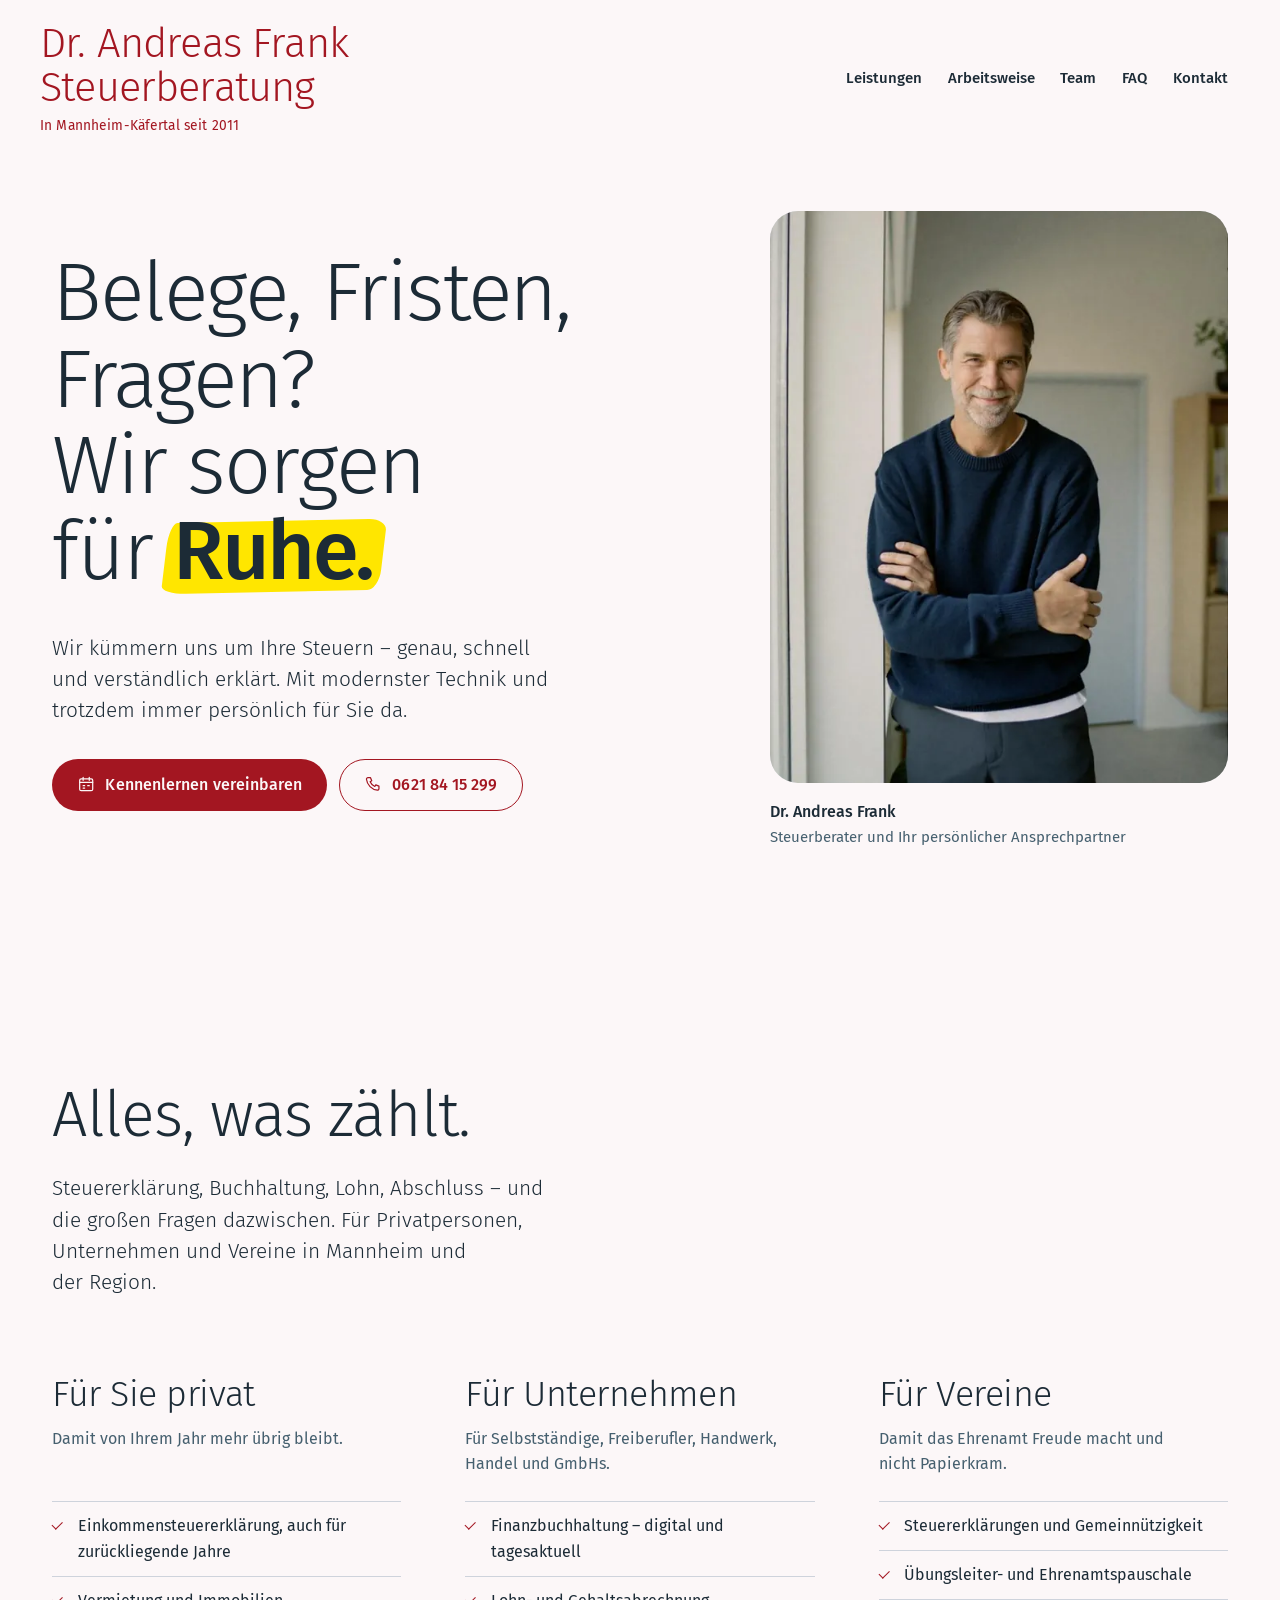
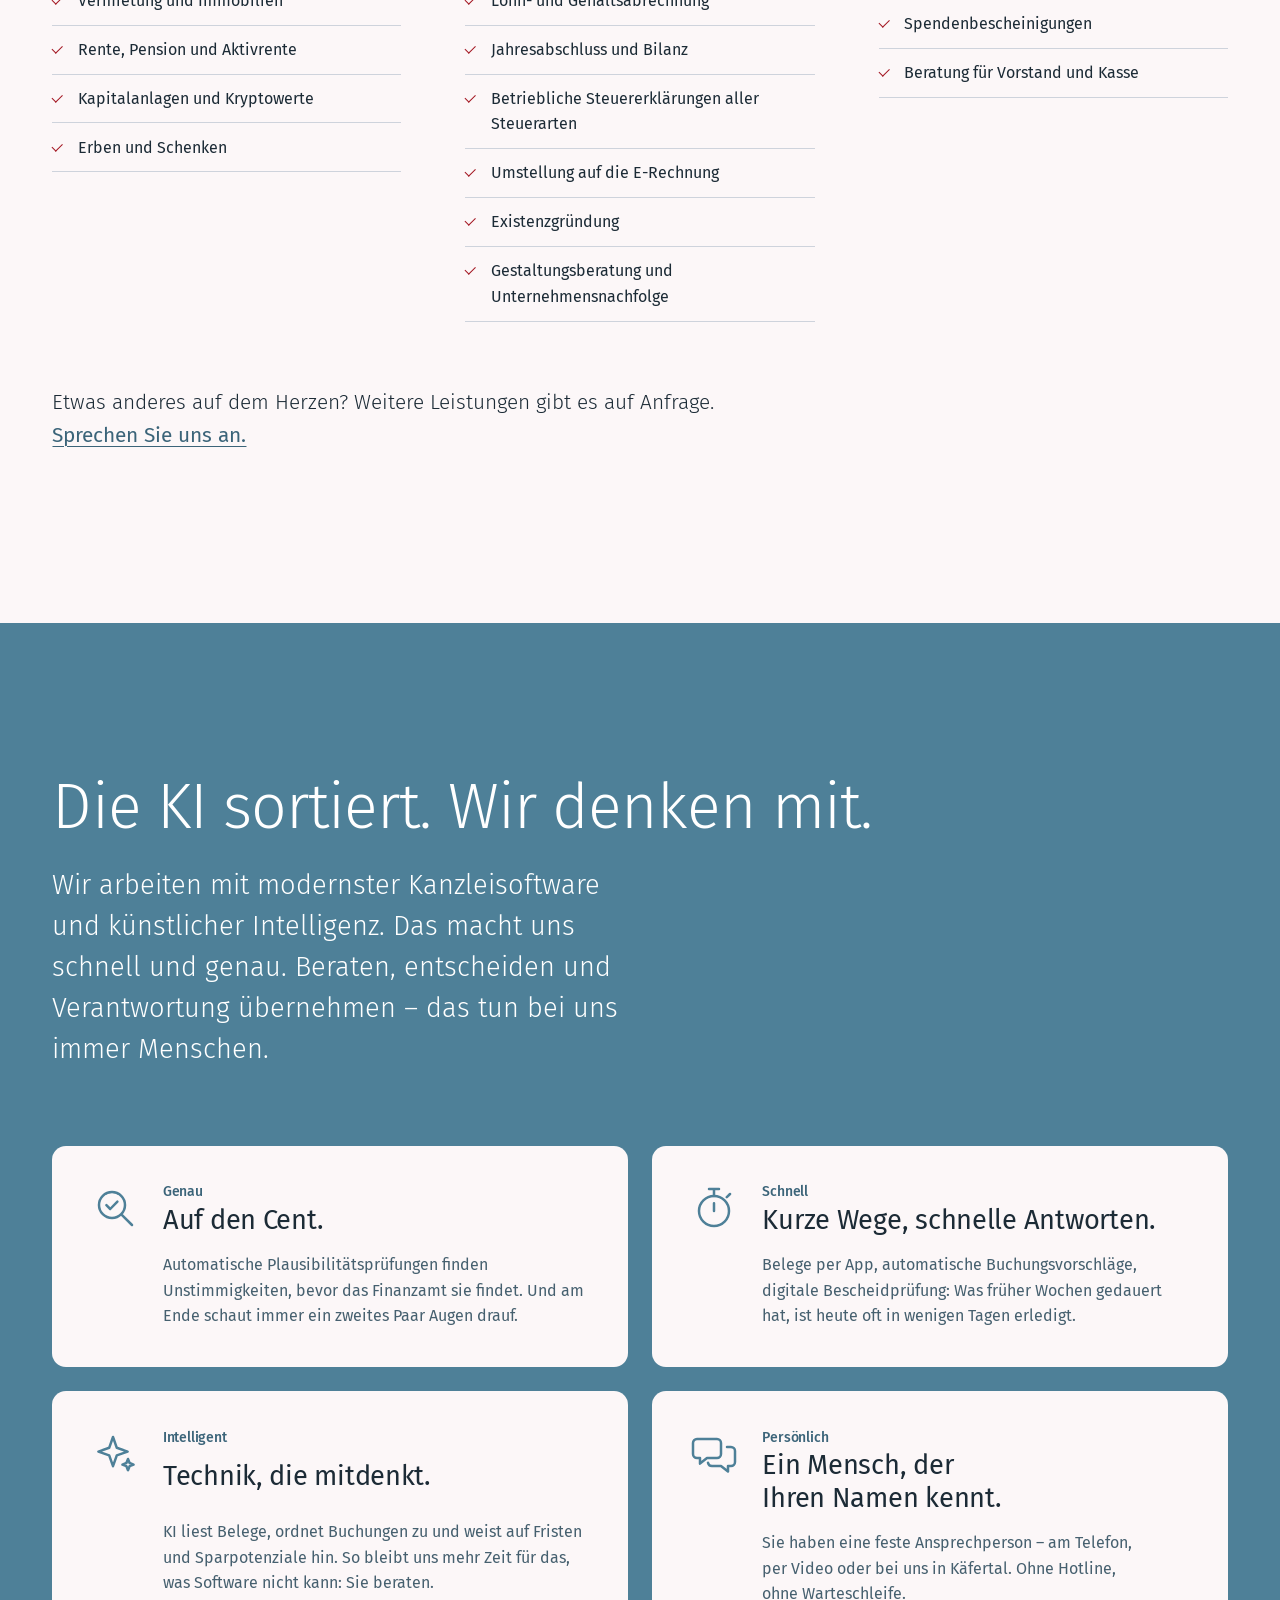
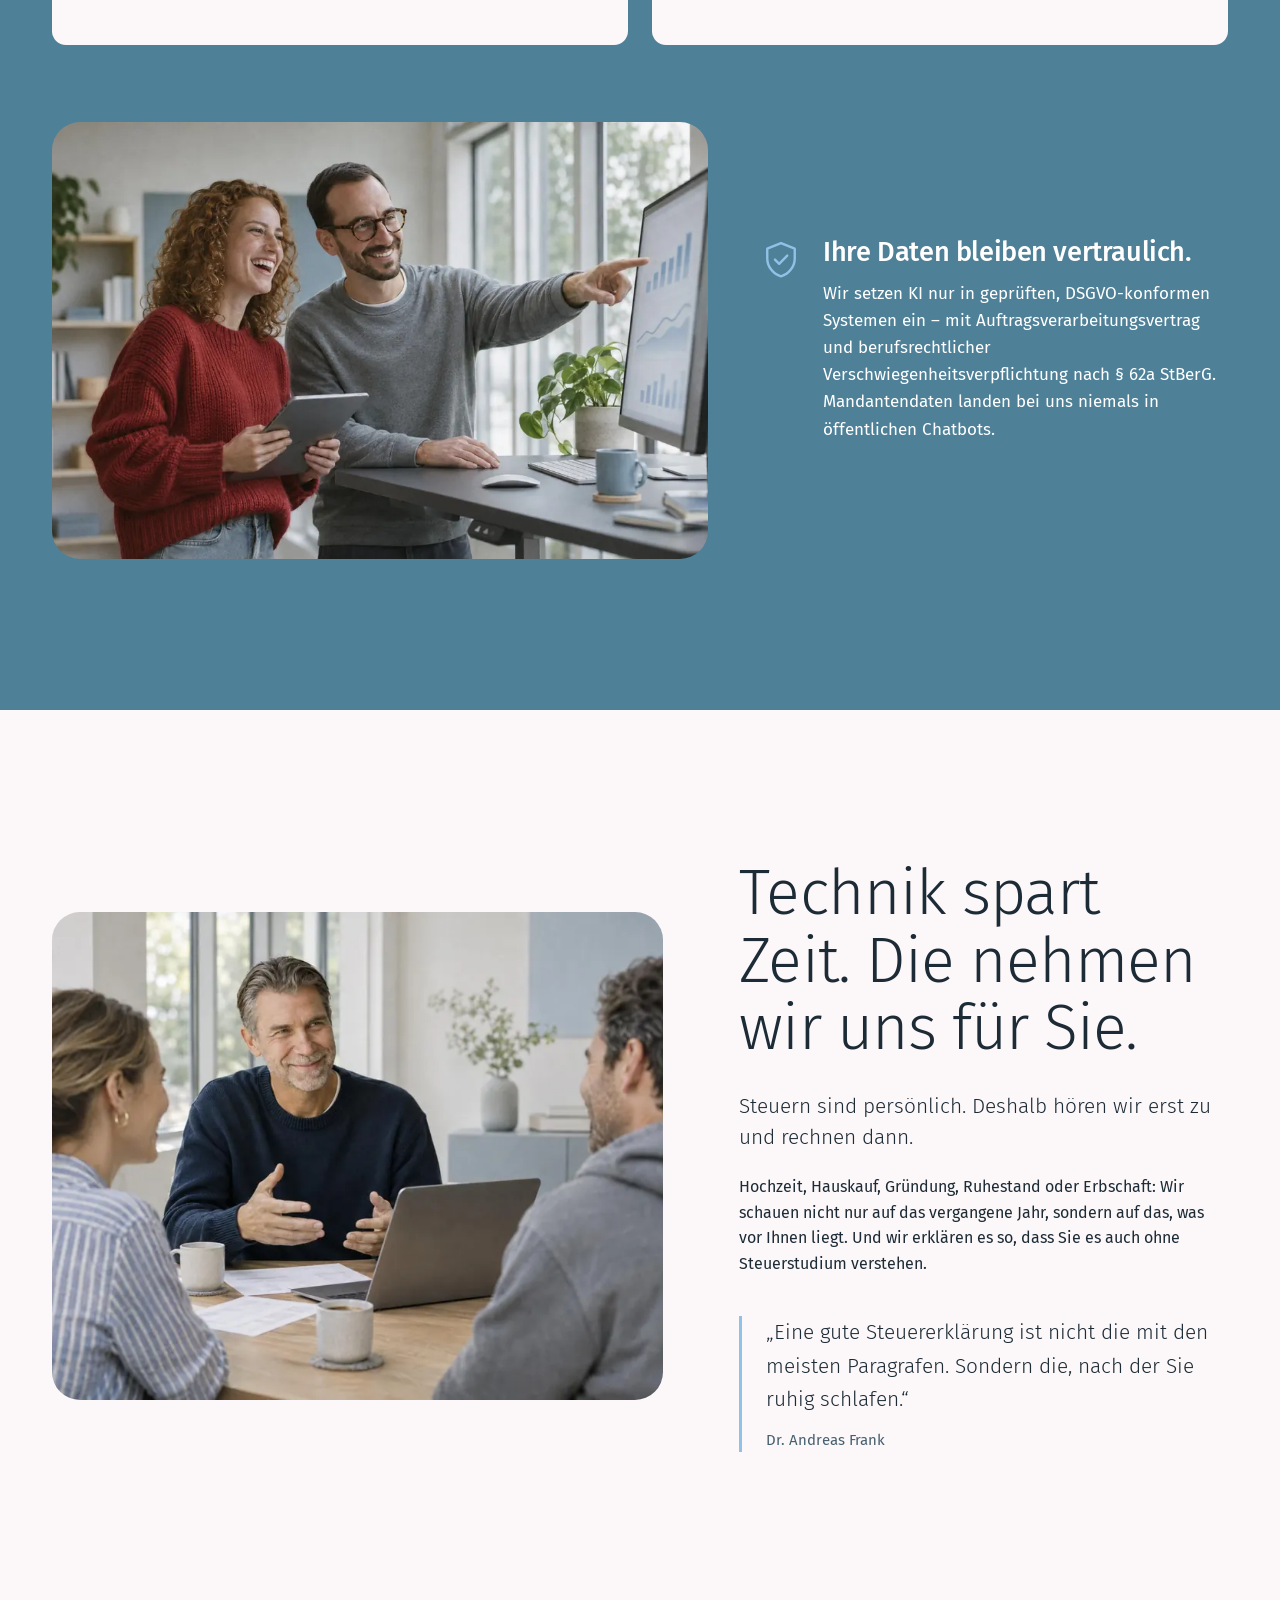
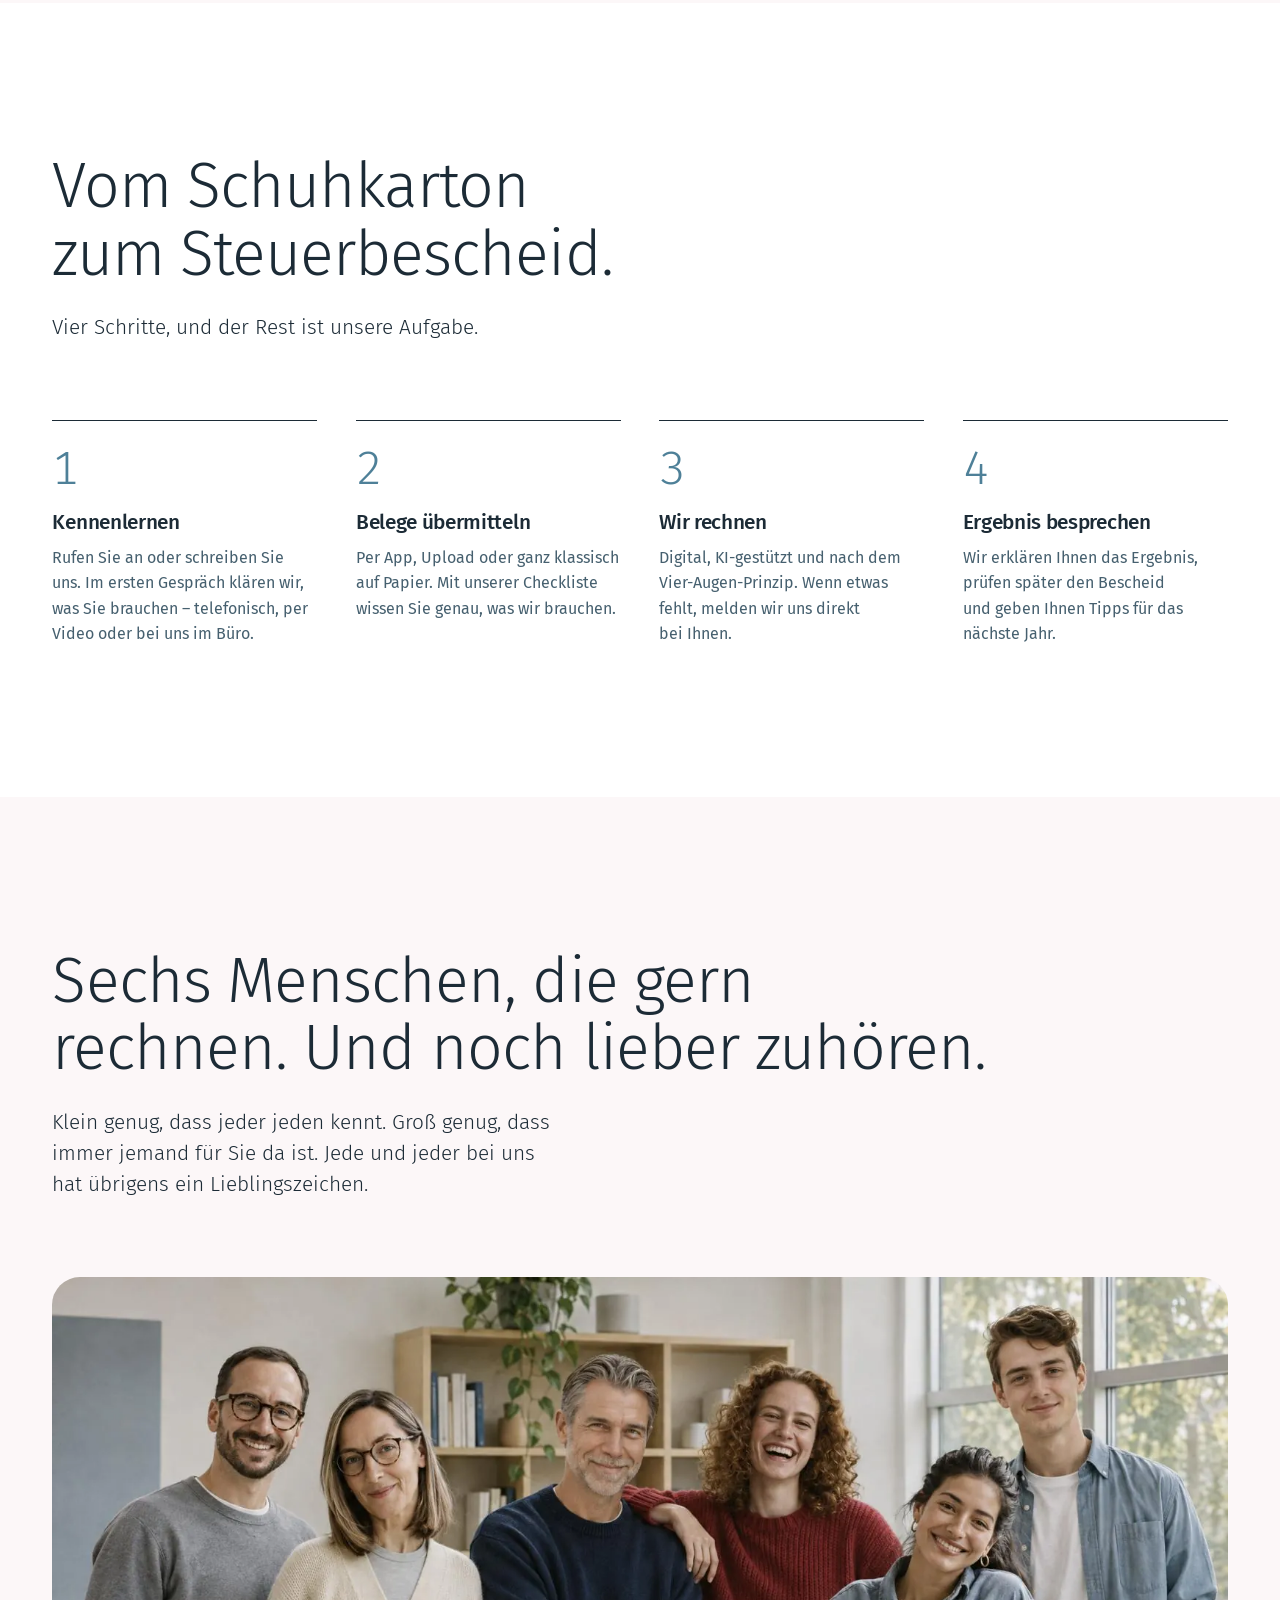
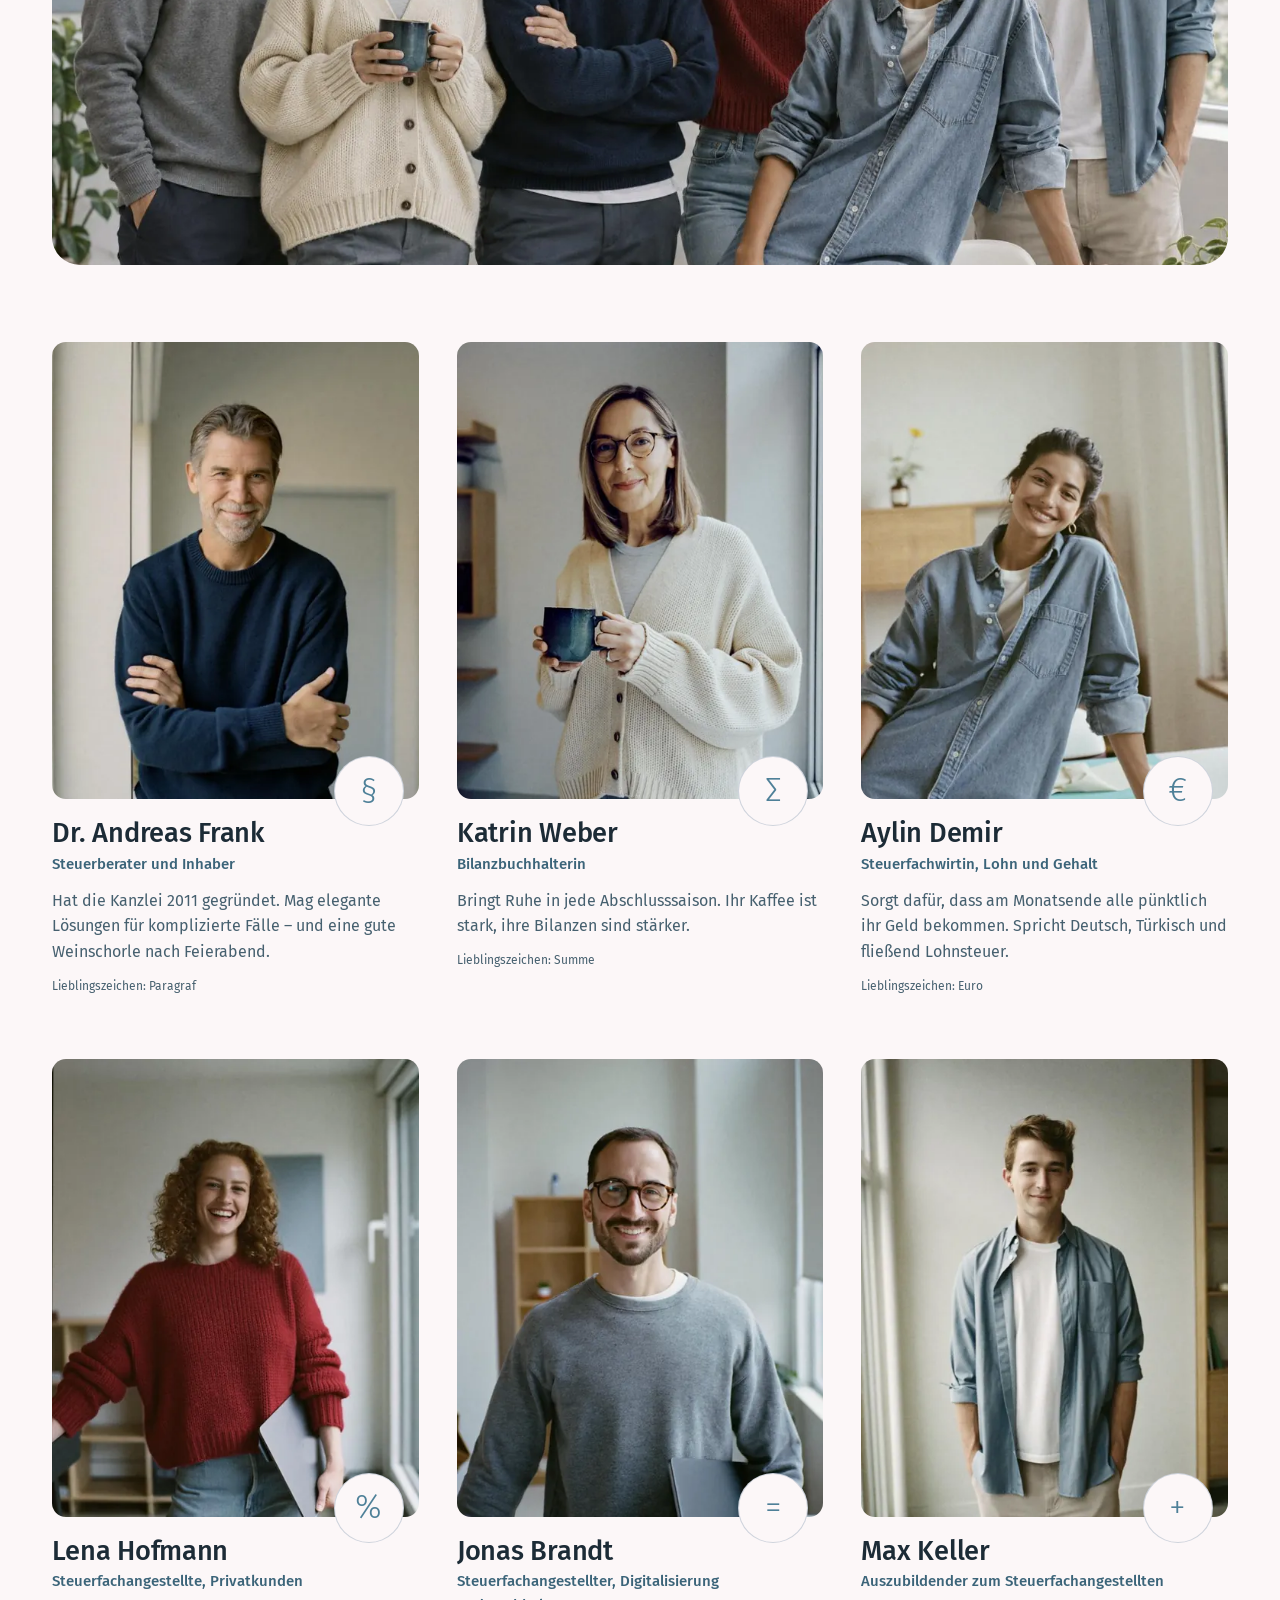
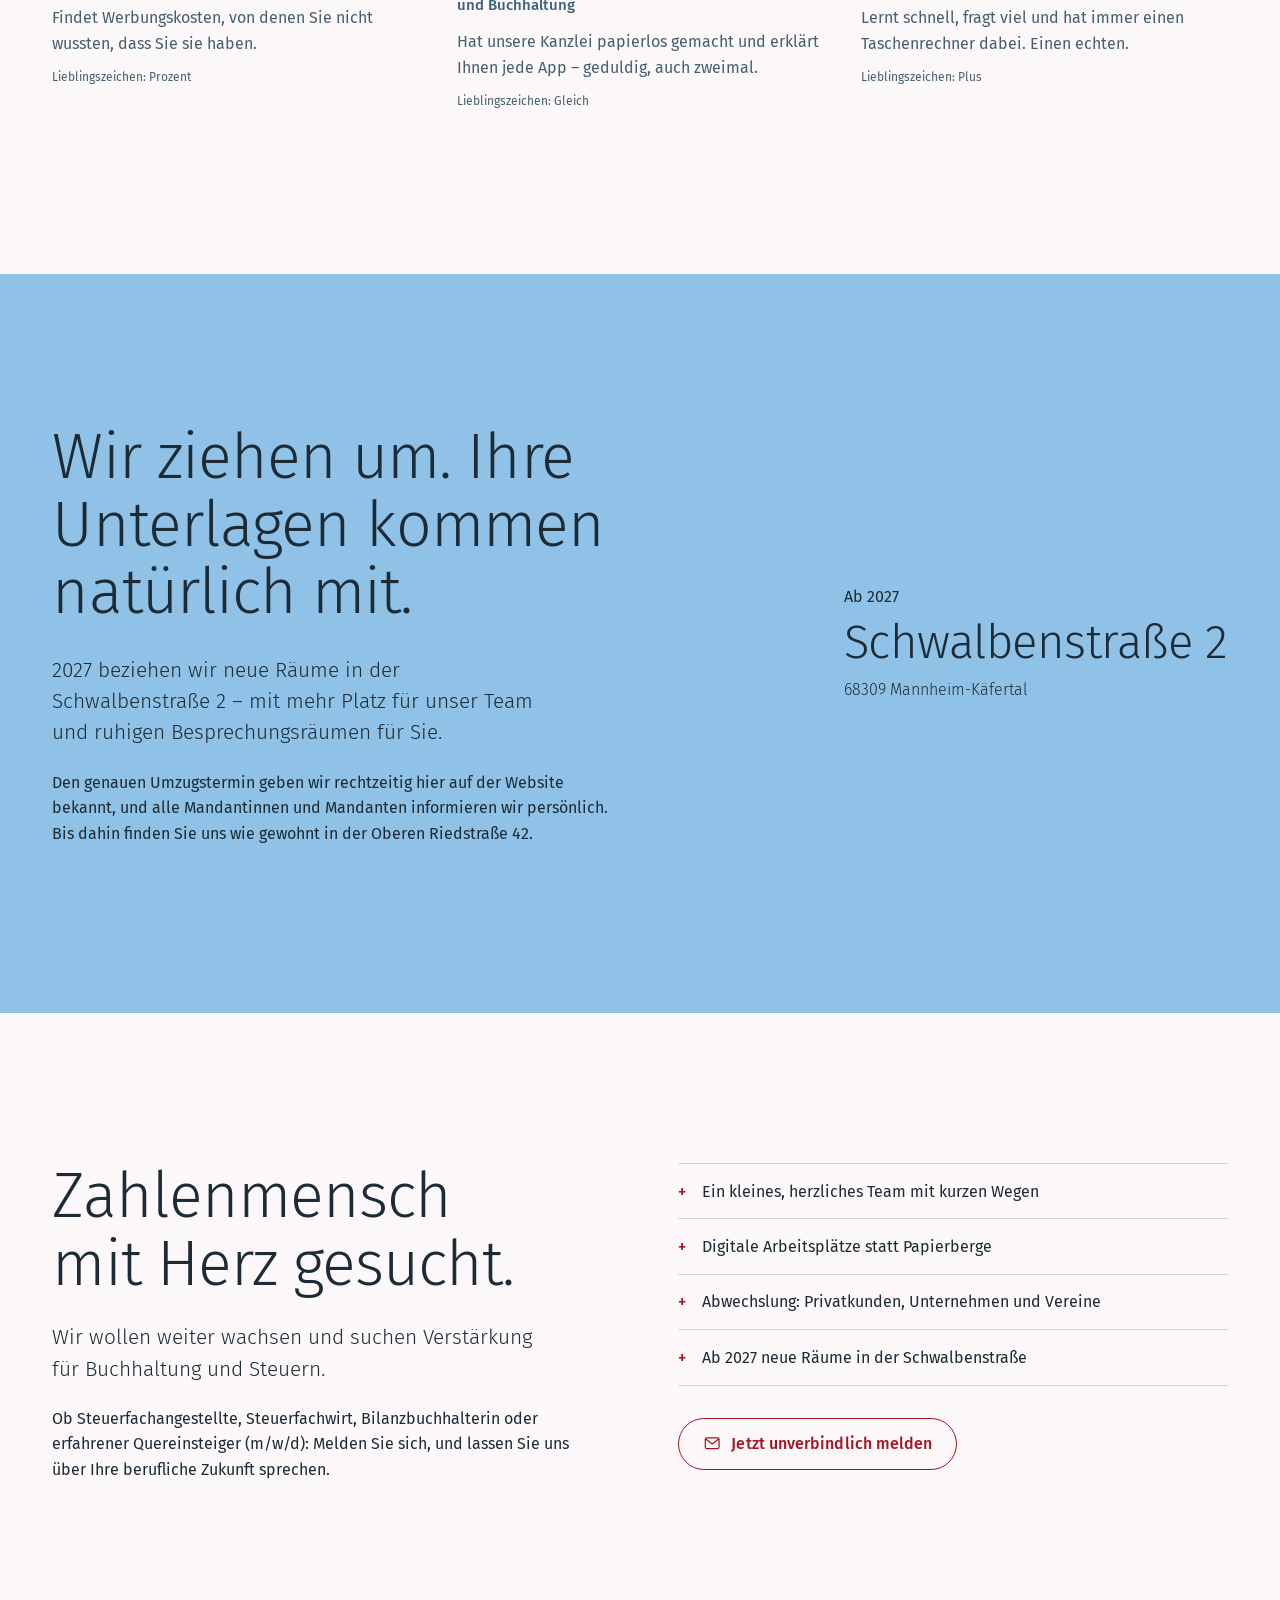
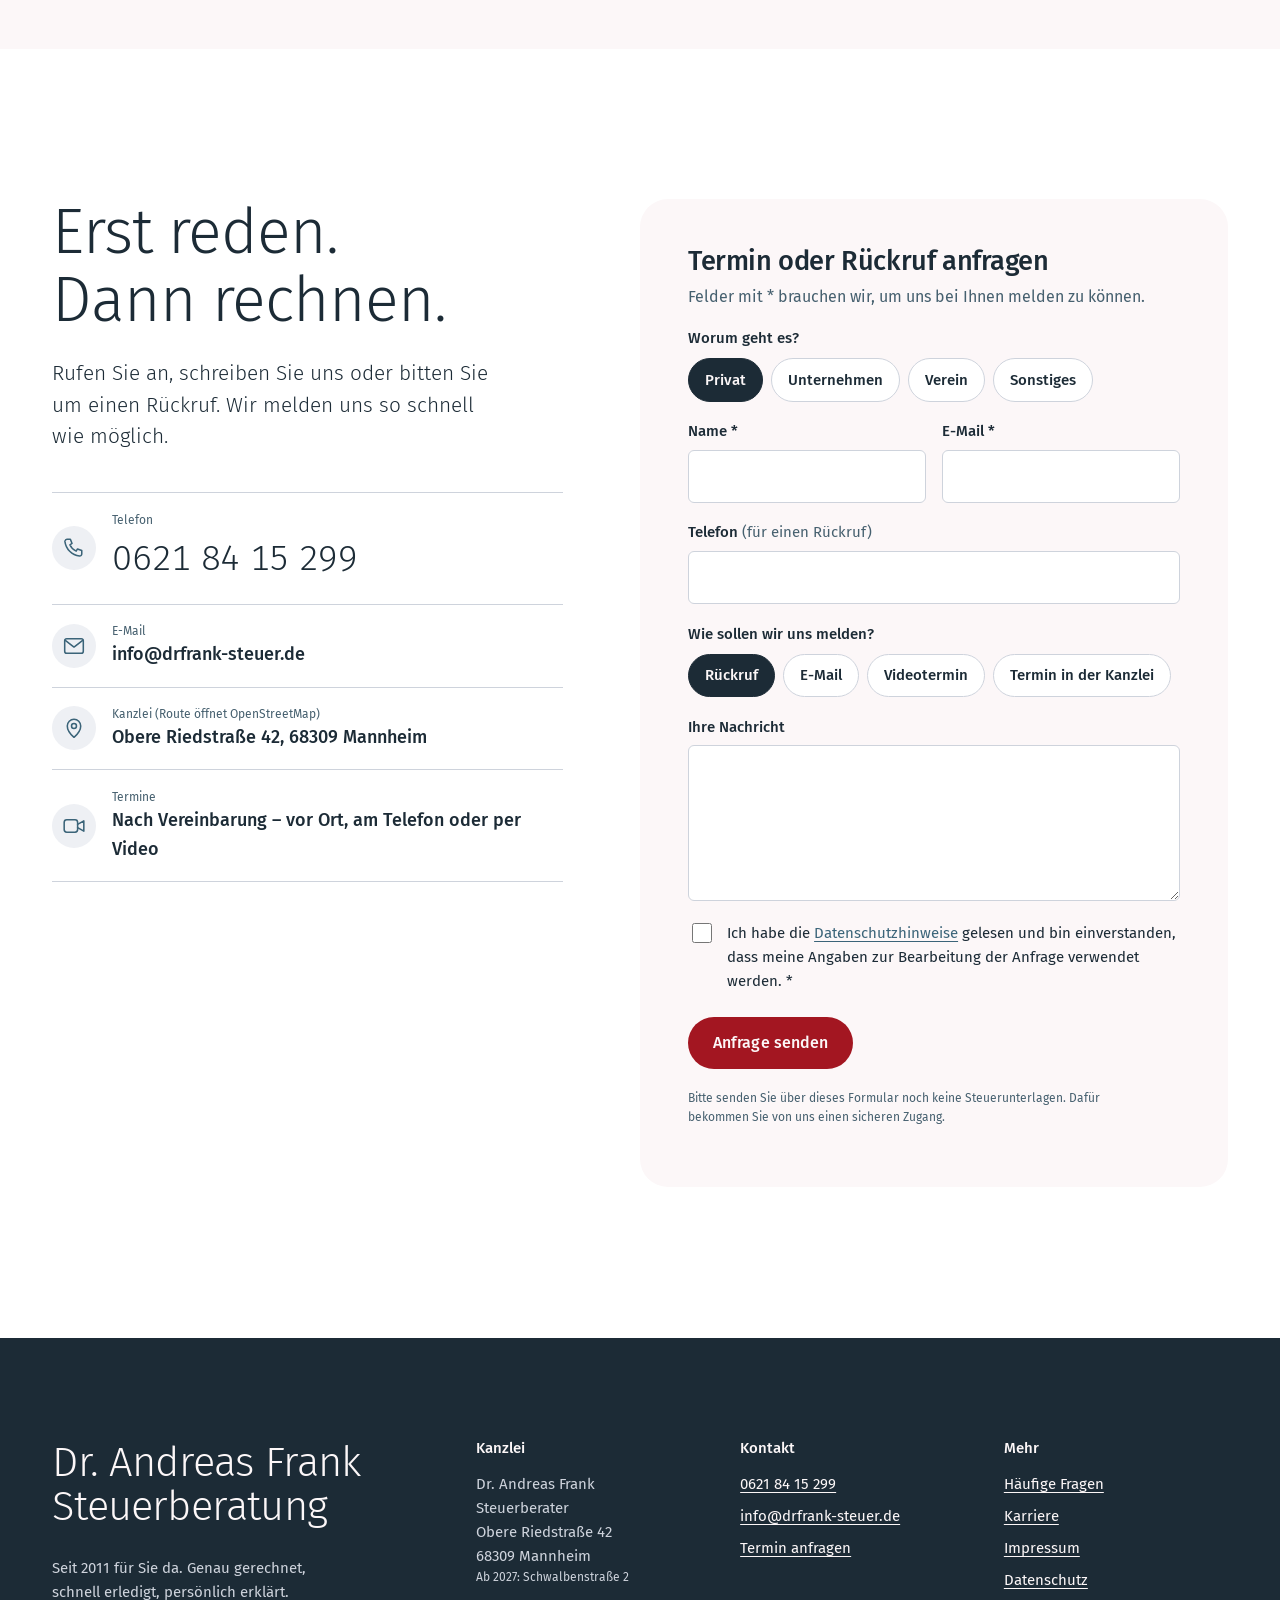
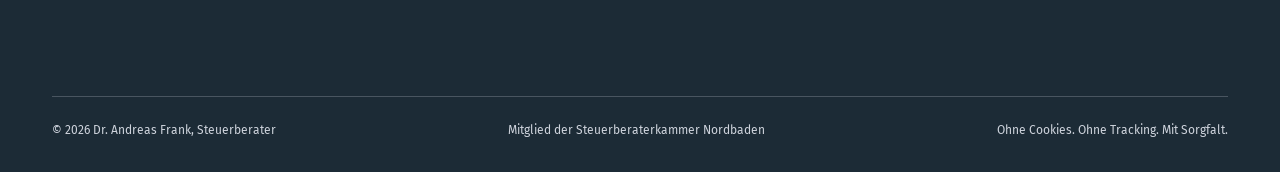
==== index.html @ c8a17819 "Zeile unter der Wortmarke ohne Schlusspunkt Co-Authored-By: Claude Opus 5.5 <noreply@anthropic.com> " ====
<!doctype html>
<html lang="de">
<head>
<meta charset="utf-8">
<meta name="viewport" content="width=device-width, initial-scale=1">
<title>Steuerberater in Mannheim-Käfertal | Dr. Andreas Frank</title>
<meta name="description" content="Steuerberatung in Mannheim-Käfertal seit 2011: Einkommensteuer, Buchhaltung, Lohn, Jahresabschluss und Vereine. Digital, schnell und genau – und trotzdem persönlich. Dr. Andreas Frank und Team.">
<link rel="canonical" href="https://drfrank-steuer.de/">
<meta name="theme-color" content="#FCF7F8">
<meta name="format-detection" content="telephone=no">
<link rel="preload" href="assets/fonts/FiraSans-Light.woff" as="font" type="font/woff" crossorigin>
<link rel="preload" href="assets/fonts/FiraSans-Regular.woff" as="font" type="font/woff" crossorigin>
<link rel="stylesheet" href="assets/css/style.css?v=8d9fd457">
<script src="assets/js/early.js?v=de8ec58e"></script>
<link rel="icon" href="favicon.svg" type="image/svg+xml">
<link rel="icon" href="favicon.ico" sizes="32x32">
<link rel="apple-touch-icon" href="apple-touch-icon.png">
<link rel="manifest" href="site.webmanifest">
<meta property="og:type" content="website">
<meta property="og:locale" content="de_DE">
<meta property="og:site_name" content="Dr. Andreas Frank, Steuerberater">
<meta property="og:title" content="Steuerberatung, die aufgeht | Dr. Andreas Frank, Steuerberater in Mannheim">
<meta property="og:description" content="Steuerberatung in Mannheim-Käfertal seit 2011. Genau gerechnet, schnell erledigt, persönlich erklärt.">
<meta property="og:image" content="https://drfrank-steuer.de/assets/img/og-image.jpg">
<meta property="og:image:width" content="1200">
<meta property="og:image:height" content="630">
<meta name="twitter:card" content="summary_large_image">

<script type="application/ld+json">
{
  "@context": "https://schema.org",
  "@type": "AccountingService",
  "name": "Dr. Andreas Frank, Steuerberater",
  "url": "https://drfrank-steuer.de/",
  "image": "https://drfrank-steuer.de/assets/img/og-image.jpg",
  "logo": "https://drfrank-steuer.de/assets/logo.svg",
  "telephone": "+49 621 8415299",
  "email": "info@drfrank-steuer.de",
  "foundingDate": "2011",
  "founder": { "@type": "Person", "name": "Dr. Andreas Frank", "jobTitle": "Steuerberater" },
  "address": { "@type": "PostalAddress", "streetAddress": "Obere Riedstraße 42", "postalCode": "68309", "addressLocality": "Mannheim", "addressRegion": "Baden-Württemberg", "addressCountry": "DE" },
  "areaServed": ["Mannheim", "Käfertal", "Rhein-Neckar"],
  "knowsLanguage": ["de", "tr"]
}
</script>
</head>
<body>
<svg xmlns="http://www.w3.org/2000/svg" class="sprite" aria-hidden="true" focusable="false">
  <symbol id="i-phone" viewBox="0 0 24 24"><path d="M5.2 3.5h3.3l1.6 4.1-2.1 1.3a11.5 11.5 0 0 0 6.1 6.1l1.3-2.1 4.1 1.6v3.3a2 2 0 0 1-2.1 2A16.2 16.2 0 0 1 3.2 5.6a2 2 0 0 1 2-2.1z"/></symbol>
  <symbol id="i-mail" viewBox="0 0 24 24"><rect x="3" y="5" width="18" height="14" rx="2"/><path d="m3.6 6.6 8.4 6.4 8.4-6.4"/></symbol>
  <symbol id="i-pin" viewBox="0 0 24 24"><path d="M12 21s-6.5-5.6-6.5-11a6.5 6.5 0 0 1 13 0c0 5.4-6.5 11-6.5 11z"/><circle cx="12" cy="10" r="2.4"/></symbol>
  <symbol id="i-video" viewBox="0 0 24 24"><rect x="2.5" y="6" width="13" height="12" rx="2.5"/><path d="m15.5 10.5 6-3.5v10l-6-3.5"/></symbol>
  <symbol id="i-calendar" viewBox="0 0 24 24"><rect x="3.5" y="5" width="17" height="15.5" rx="2"/><path d="M3.5 9.5h17M8 3v4M16 3v4M8 14h2M14 14h2M8 17h2"/></symbol>
  <symbol id="i-menu" viewBox="0 0 24 24"><path d="M4 7h16M4 12h16M4 17h10"/></symbol>
  <symbol id="i-close" viewBox="0 0 24 24"><path d="M6 6l12 12M18 6 6 18"/></symbol>
  <symbol id="i-lupe" viewBox="0 0 24 24"><circle cx="10.5" cy="10.5" r="6.5"/><path d="m15.4 15.4 5.1 5.1"/><path d="m7.7 10.6 1.9 1.9 3.6-3.7"/></symbol>
  <symbol id="i-clock" viewBox="0 0 24 24"><circle cx="12" cy="13.5" r="7.5"/><path d="M12 13.5V9.6M9.5 2.5h5M12 2.5V6M18.4 6.6l1.6-1.6"/></symbol>
  <symbol id="i-spark" viewBox="0 0 24 24"><path d="M11 3.5l1.9 5.4 5.4 1.9-5.4 1.9L11 18.1l-1.9-5.4-5.4-1.9 5.4-1.9z"/><path d="M18.5 14.5l.8 2 2 .8-2 .8-.8 2-.8-2-2-.8 2-.8z"/></symbol>
  <symbol id="i-talk" viewBox="0 0 24 24"><path d="M3.5 4.5h10a2 2 0 0 1 2 2v5.5a2 2 0 0 1-2 2H8.5L5 16.8V14H3.5a2 2 0 0 1-2-2V6.5a2 2 0 0 1 2-2z"/><path d="M18.5 8.5h2a2 2 0 0 1 2 2V16a2 2 0 0 1-2 2H19v2.8L15.5 18H11a2 2 0 0 1-2-1.6"/></symbol>
  <symbol id="i-shield" viewBox="0 0 24 24"><path d="M12 2.8l7.5 3V11c0 4.7-3.2 8.6-7.5 9.9-4.3-1.3-7.5-5.2-7.5-9.9V5.8z"/><path d="m8.7 11.8 2.3 2.3 4.4-4.5"/></symbol>
</svg>

<a class="skip-link" href="#inhalt">Zum Inhalt springen</a>
<header class="site-header" data-header>
  <div class="site-header__bar">
    <a class="brand" href="index.html" aria-label="Dr. Andreas Frank, Steuerberatung Mannheim-Käfertal – zur Startseite">
      <span class="brand__name">Dr. Andreas Frank</span><span class="brand__sub">Steuerberatung</span><span class="brand__tag">In Mannheim-Käfertal seit 2011</span>
    </a>
    <nav class="nav" id="hauptnavigation" aria-label="Hauptnavigation">
      <ul>
        <li><a href="#leistungen">Leistungen</a></li>
        <li><a href="#arbeitsweise">Arbeitsweise</a></li>
        <li><a href="#team">Team</a></li>
        <li><a href="faq.html">FAQ</a></li>
        <li><a href="#kontakt">Kontakt</a></li>
      </ul>
    </nav>
    <button class="nav-toggle" type="button" aria-controls="hauptnavigation" aria-expanded="false" data-nav-toggle>
      <span class="visually-hidden">Menü öffnen</span>
      <svg class="icon" aria-hidden="true"><use href="#i-menu"/></svg>
    </button>
  </div>
</header>


<main id="inhalt">

  <!-- ===== Hero: Die Rechnung ===== -->
  <section class="hero" aria-labelledby="hero-title">
    <div class="wrap hero__grid">
      <div class="hero__intro">
        <h1 class="hero__title" id="hero-title">Belege, Fristen, Fragen? Wir sorgen für <span class="marker">Ruhe.</span></h1>
        <p class="lead">Wir kümmern uns um Ihre Steuern – genau, schnell und verständlich erklärt. Mit modernster Technik und trotzdem immer persönlich für Sie da.</p>
        <div class="btn-row">
          <a class="btn btn--primary" href="#kontakt"><svg class="icon" aria-hidden="true"><use href="#i-calendar"/></svg>Kennenlernen vereinbaren</a>
          <a class="btn btn--ghost" href="tel:+496218415299"><svg class="icon" aria-hidden="true"><use href="#i-phone"/></svg>0621 84 15 299</a>
        </div>
      </div>

      <figure class="hero__figure">
        <img src="assets/img/andreas-frank.webp" srcset="assets/img/andreas-frank-560.webp 560w, assets/img/andreas-frank.webp 800w" sizes="(max-width: 960px) 100vw, 36vw" width="800" height="1066" alt="Dr. Andreas Frank in dunkelblauem Pullover, mit verschränkten Armen und einem Lächeln, in einem hellen Büro" fetchpriority="high">
        <figcaption><strong>Dr. Andreas Frank</strong>Steuerberater und Ihr persönlicher Ansprechpartner</figcaption>
      </figure>
    </div>
  </section>

  <!-- ===== Leistungen ===== -->
  <section class="section" id="leistungen" aria-labelledby="leistungen-title">
    <div class="wrap">
      <div class="section-head">
        <h2 id="leistungen-title">Alles, was zählt.</h2>
        <p class="lead">Steuererklärung, Buchhaltung, Lohn, Abschluss – und die großen Fragen dazwischen. Für Privatpersonen, Unternehmen und Vereine in Mannheim und der Region.</p>
      </div>
      <div class="services">
        <article class="service">
          <h3>Für Sie privat</h3>
          <p>Damit von Ihrem Jahr mehr übrig bleibt.</p>
          <ul>
            <li>Einkommensteuererklärung, auch für zurückliegende Jahre</li>
            <li>Vermietung und Immobilien</li>
            <li>Rente, Pension und Aktivrente</li>
            <li>Kapitalanlagen und Kryptowerte</li>
            <li>Erben und Schenken</li>
          </ul>
        </article>
        <article class="service">
          <h3>Für Unternehmen</h3>
          <p>Für Selbstständige, Freiberufler, Handwerk, Handel und GmbHs.</p>
          <ul>
            <li>Finanzbuchhaltung – digital und tagesaktuell</li>
            <li>Lohn- und Gehaltsabrechnung</li>
            <li>Jahresabschluss und Bilanz</li>
            <li>Betriebliche Steuererklärungen aller Steuerarten</li>
            <li>Umstellung auf die E-Rechnung</li>
            <li>Existenzgründung</li>
            <li>Gestaltungsberatung und Unternehmensnachfolge</li>
          </ul>
        </article>
        <article class="service">
          <h3>Für Vereine</h3>
          <p>Damit das Ehrenamt Freude macht und nicht Papierkram.</p>
          <ul>
            <li>Steuererklärungen und Gemeinnützigkeit</li>
            <li>Übungsleiter- und Ehrenamtspauschale</li>
            <li>Spendenbescheinigungen</li>
            <li>Beratung für Vorstand und Kasse</li>
          </ul>
        </article>
      </div>
      <p class="services-foot">Etwas anderes auf dem Herzen? Weitere Leistungen gibt es auf Anfrage. <a href="#kontakt">Sprechen Sie uns an.</a></p>
    </div>
  </section>

  <!-- ===== Arbeitsweise: KI + Mensch ===== -->
  <section class="section method" id="arbeitsweise" aria-labelledby="arbeitsweise-title">
    <div class="wrap">
      <div class="section-head">
        <h2 id="arbeitsweise-title">Die KI sortiert. Wir denken mit.</h2>
        <p class="lead">Wir arbeiten mit modernster Kanzleisoftware und künstlicher Intelligenz. Das macht uns schnell und genau. Beraten, entscheiden und Verantwortung übernehmen – das tun bei uns immer Menschen.</p>
      </div>
      <div class="principles">
        <article class="principle">
          <svg class="icon" aria-hidden="true"><use href="#i-lupe"/></svg>
          <h3>Genau</h3>
          <h4>Auf den Cent.</h4>
          <p>Automatische Plausibilitätsprüfungen finden Unstimmigkeiten, bevor das Finanzamt sie findet. Und am Ende schaut immer ein zweites Paar Augen drauf.</p>
        </article>
        <article class="principle">
          <svg class="icon" aria-hidden="true"><use href="#i-clock"/></svg>
          <h3>Schnell</h3>
          <h4>Kurze Wege, schnelle Antworten.</h4>
          <p>Belege per App, automatische Buchungsvorschläge, digitale Bescheidprüfung: Was früher Wochen gedauert hat, ist heute oft in wenigen Tagen erledigt.</p>
        </article>
        <article class="principle">
          <svg class="icon" aria-hidden="true"><use href="#i-spark"/></svg>
          <h3>Intelligent</h3>
          <h4>Technik, die mitdenkt.</h4>
          <p>KI liest Belege, ordnet Buchungen zu und weist auf Fristen und Sparpotenziale hin. So bleibt uns mehr Zeit für das, was Software nicht kann: Sie beraten.</p>
        </article>
        <article class="principle">
          <svg class="icon" aria-hidden="true"><use href="#i-talk"/></svg>
          <h3>Persönlich</h3>
          <h4>Ein Mensch, der Ihren Namen kennt.</h4>
          <p>Sie haben eine feste Ansprechperson – am Telefon, per Video oder bei uns in Käfertal. Ohne Hotline, ohne Warteschleife.</p>
        </article>
      </div>
      <div class="method__media">
        <img src="assets/img/teamwork-960.webp" srcset="assets/img/teamwork-960.webp 960w, assets/img/teamwork.webp 1600w" sizes="(max-width: 960px) 100vw, 55vw" width="1600" height="1062" alt="Zwei Kolleginnen und Kollegen am Stehtisch, sie lacht und hält ein Tablet, er zeigt auf ein Diagramm am Bildschirm" loading="lazy">
        <div class="trust">
          <svg class="icon" aria-hidden="true"><use href="#i-shield"/></svg>
          <div>
            <h3>Ihre Daten bleiben vertraulich.</h3>
            <p>Wir setzen KI nur in geprüften, DSGVO-konformen Systemen ein – mit Auftragsverarbeitungsvertrag und berufsrechtlicher Verschwiegenheitsverpflichtung nach §&nbsp;62a StBerG. Mandantendaten landen bei uns niemals in öffentlichen Chatbots.</p>
          </div>
        </div>
      </div>
    </div>
  </section>

  <!-- ===== Persönlich ===== -->
  <section class="section" aria-labelledby="persoenlich-title">
    <div class="wrap personal">
      <img src="assets/img/beratung-960.webp" srcset="assets/img/beratung-960.webp 960w, assets/img/beratung.webp 1600w" sizes="(max-width: 960px) 100vw, 55vw" width="1600" height="1062" alt="Dr. Andreas Frank im Gespräch mit einem Paar an einem Holztisch, auf dem Unterlagen, ein Laptop und Kaffeetassen stehen" loading="lazy">
      <div>
        <h2 id="persoenlich-title">Technik spart Zeit. Die nehmen wir uns für Sie.</h2>
        <p class="lead">Steuern sind persönlich. Deshalb hören wir erst zu und rechnen dann.</p>
        <p>Hochzeit, Hauskauf, Gründung, Ruhestand oder Erbschaft: Wir schauen nicht nur auf das vergangene Jahr, sondern auf das, was vor Ihnen liegt. Und wir erklären es so, dass Sie es auch ohne Steuerstudium verstehen.</p>
        <blockquote class="quote">
          <p>„Eine gute Steuererklärung ist nicht die mit den meisten Paragrafen. Sondern die, nach der Sie ruhig schlafen.“</p>
          <footer>Dr. Andreas Frank</footer>
        </blockquote>
      </div>
    </div>
  </section>

  <!-- ===== Ablauf ===== -->
  <section class="section ledger-section" aria-labelledby="ablauf-title">
    <div class="wrap">
      <div class="section-head">
        <h2 id="ablauf-title">Vom Schuhkarton zum Steuerbescheid.</h2>
        <p class="lead">Vier Schritte, und der Rest ist unsere Aufgabe.</p>
      </div>
      <ol class="steps" role="list">
        <li class="step"><span class="step__no" aria-hidden="true">1</span><h3>Kennenlernen</h3><p>Rufen Sie an oder schreiben Sie uns. Im ersten Gespräch klären wir, was Sie brauchen – telefonisch, per Video oder bei uns im Büro.</p></li>
        <li class="step"><span class="step__no" aria-hidden="true">2</span><h3>Belege übermitteln</h3><p>Per App, Upload oder ganz klassisch auf Papier. Mit unserer Checkliste wissen Sie genau, was wir brauchen.</p></li>
        <li class="step"><span class="step__no" aria-hidden="true">3</span><h3>Wir rechnen</h3><p>Digital, KI-gestützt und nach dem Vier-Augen-Prinzip. Wenn etwas fehlt, melden wir uns direkt bei Ihnen.</p></li>
        <li class="step"><span class="step__no" aria-hidden="true">4</span><h3>Ergebnis besprechen</h3><p>Wir erklären Ihnen das Ergebnis, prüfen später den Bescheid und geben Ihnen Tipps für das nächste Jahr.</p></li>
      </ol>
    </div>
  </section>

  <!-- ===== Team ===== -->
  <section class="section" id="team" aria-labelledby="team-title">
    <div class="wrap">
      <div class="section-head">
        <h2 id="team-title">Sechs Menschen, die gern rechnen. Und noch lieber zuhören.</h2>
        <p class="lead">Klein genug, dass jeder jeden kennt. Groß genug, dass immer jemand für Sie da ist. Jede und jeder bei uns hat übrigens ein Lieblingszeichen.</p>
      </div>
      <figure class="team-photo">
        <img src="assets/img/team-gruppe-960.webp" srcset="assets/img/team-gruppe-960.webp 960w, assets/img/team-gruppe.webp 1600w" sizes="(max-width: 1320px) 100vw, 1320px" width="1600" height="1062" alt="Das sechsköpfige Team der Kanzlei steht entspannt und lachend in einem hellen Büro" loading="lazy">
      </figure>
      <div class="team">
        <article class="member">
          <div class="member__photo">
            <img src="assets/img/team-andreas-480.webp" srcset="assets/img/team-andreas-480.webp 480w, assets/img/team-andreas.webp 800w" sizes="(max-width: 680px) 100vw, (max-width: 960px) 50vw, 420px" width="800" height="1000" alt="Porträt von Dr. Andreas Frank" loading="lazy">
            <span class="member__glyph" aria-hidden="true">§</span>
          </div>
          <h3>Dr. Andreas Frank</h3>
          <p class="member__role">Steuerberater und Inhaber</p>
          <p class="member__text">Hat die Kanzlei 2011 gegründet. Mag elegante Lösungen für komplizierte Fälle – und eine gute Weinschorle nach Feierabend.</p>
          <p class="member__fav">Lieblingszeichen: Paragraf</p>
        </article>
        <article class="member">
          <div class="member__photo">
            <img src="assets/img/team-katrin-480.webp" srcset="assets/img/team-katrin-480.webp 480w, assets/img/team-katrin.webp 800w" sizes="(max-width: 680px) 100vw, (max-width: 960px) 50vw, 420px" width="800" height="1000" alt="Porträt von Katrin Weber mit Brille und Kaffeetasse" loading="lazy">
            <span class="member__glyph" aria-hidden="true">Σ</span>
          </div>
          <h3>Katrin Weber</h3>
          <p class="member__role">Bilanzbuchhalterin</p>
          <p class="member__text">Bringt Ruhe in jede Abschlusssaison. Ihr Kaffee ist stark, ihre Bilanzen sind stärker.</p>
          <p class="member__fav">Lieblingszeichen: Summe</p>
        </article>
        <article class="member">
          <div class="member__photo">
            <img src="assets/img/team-aylin-480.webp" srcset="assets/img/team-aylin-480.webp 480w, assets/img/team-aylin.webp 800w" sizes="(max-width: 680px) 100vw, (max-width: 960px) 50vw, 420px" width="800" height="1000" alt="Porträt von Aylin Demir im Jeanshemd" loading="lazy">
            <span class="member__glyph" aria-hidden="true">€</span>
          </div>
          <h3>Aylin Demir</h3>
          <p class="member__role">Steuerfachwirtin, Lohn und Gehalt</p>
          <p class="member__text">Sorgt dafür, dass am Monatsende alle pünktlich ihr Geld bekommen. Spricht Deutsch, Türkisch und fließend Lohnsteuer.</p>
          <p class="member__fav">Lieblingszeichen: Euro</p>
        </article>
        <article class="member">
          <div class="member__photo">
            <img src="assets/img/team-lena-480.webp" srcset="assets/img/team-lena-480.webp 480w, assets/img/team-lena.webp 800w" sizes="(max-width: 680px) 100vw, (max-width: 960px) 50vw, 420px" width="800" height="1000" alt="Porträt von Lena Hofmann mit lockigen Haaren im roten Pullover" loading="lazy">
            <span class="member__glyph" aria-hidden="true">%</span>
          </div>
          <h3>Lena Hofmann</h3>
          <p class="member__role">Steuerfachangestellte, Privatkunden</p>
          <p class="member__text">Findet Werbungskosten, von denen Sie nicht wussten, dass Sie sie haben.</p>
          <p class="member__fav">Lieblingszeichen: Prozent</p>
        </article>
        <article class="member">
          <div class="member__photo">
            <img src="assets/img/team-jonas-480.webp" srcset="assets/img/team-jonas-480.webp 480w, assets/img/team-jonas.webp 800w" sizes="(max-width: 680px) 100vw, (max-width: 960px) 50vw, 420px" width="800" height="1000" alt="Porträt von Jonas Brandt mit runder Brille im grauen Sweatshirt" loading="lazy">
            <span class="member__glyph" aria-hidden="true">=</span>
          </div>
          <h3>Jonas Brandt</h3>
          <p class="member__role">Steuerfachangestellter, Digitalisierung und Buchhaltung</p>
          <p class="member__text">Hat unsere Kanzlei papierlos gemacht und erklärt Ihnen jede App – geduldig, auch zweimal.</p>
          <p class="member__fav">Lieblingszeichen: Gleich</p>
        </article>
        <article class="member">
          <div class="member__photo">
            <img src="assets/img/team-max-480.webp" srcset="assets/img/team-max-480.webp 480w, assets/img/team-max.webp 800w" sizes="(max-width: 680px) 100vw, (max-width: 960px) 50vw, 420px" width="800" height="1000" alt="Porträt von Max Keller im offenen hellblauen Hemd" loading="lazy">
            <span class="member__glyph" aria-hidden="true">+</span>
          </div>
          <h3>Max Keller</h3>
          <p class="member__role">Auszubildender zum Steuerfachangestellten</p>
          <p class="member__text">Lernt schnell, fragt viel und hat immer einen Taschenrechner dabei. Einen echten.</p>
          <p class="member__fav">Lieblingszeichen: Plus</p>
        </article>
      </div>
    </div>
  </section>

  <!-- ===== Umzug ===== -->
  <section class="section move" id="umzug" aria-labelledby="umzug-title">
    <div class="wrap move__grid">
      <div>
        <h2 id="umzug-title">Wir ziehen um. Ihre Unterlagen kommen natürlich mit.</h2>
        <p class="lead">2027 beziehen wir neue Räume in der Schwalbenstraße 2 – mit mehr Platz für unser Team und ruhigen Besprechungsräumen für Sie.</p>
        <p>Den genauen Umzugstermin geben wir rechtzeitig hier auf der Website bekannt, und alle Mandantinnen und Mandanten informieren wir persönlich. Bis dahin finden Sie uns wie gewohnt in der Oberen Riedstraße 42.</p>
      </div>
      <p class="move__address">
        <span class="move__when">Ab 2027</span>
        <span class="move__street">Schwalbenstraße 2</span>
        <span class="move__city">68309 Mannheim-Käfertal</span>
      </p>
    </div>
  </section>

  <!-- ===== Karriere ===== -->
  <section class="section" id="karriere" aria-labelledby="karriere-title">
    <div class="wrap career">
      <div>
        <h2 id="karriere-title">Zahlenmensch mit Herz gesucht.</h2>
        <p class="lead">Wir wollen weiter wachsen und suchen Verstärkung für Buchhaltung und Steuern.</p>
        <p>Ob Steuerfachangestellte, Steuerfachwirt, Bilanzbuchhalterin oder erfahrener Quereinsteiger (m/w/d): Melden Sie sich, und lassen Sie uns über Ihre berufliche Zukunft sprechen.</p>
      </div>
      <div>
        <ul>
          <li><b>+</b>Ein kleines, herzliches Team mit kurzen Wegen</li>
          <li><b>+</b>Digitale Arbeitsplätze statt Papierberge</li>
          <li><b>+</b>Abwechslung: Privatkunden, Unternehmen und Vereine</li>
          <li><b>+</b>Ab 2027 neue Räume in der Schwalbenstraße</li>
        </ul>
        <a class="btn btn--ghost" href="mailto:info@drfrank-steuer.de?subject=Bewerbung%20%E2%80%93%20Kanzlei%20Dr.%20Frank"><svg class="icon" aria-hidden="true"><use href="#i-mail"/></svg>Jetzt unverbindlich melden</a>
      </div>
    </div>
  </section>

  <!-- ===== Kontakt ===== -->
  <section class="section contact" id="kontakt" aria-labelledby="kontakt-title">
    <div class="wrap contact__grid">
      <div>
        <h2 id="kontakt-title">Erst reden. Dann rechnen.</h2>
        <p class="lead">Rufen Sie an, schreiben Sie uns oder bitten Sie um einen Rückruf. Wir melden uns so schnell wie möglich.</p>
        <div class="contact-lines">
          <a class="contact-line contact-line--big" href="tel:+496218415299"><svg class="icon" aria-hidden="true"><use href="#i-phone"/></svg><span><small>Telefon</small><strong>0621 84 15 299</strong></span></a>
          <a class="contact-line" href="mailto:info@drfrank-steuer.de"><svg class="icon" aria-hidden="true"><use href="#i-mail"/></svg><span><small>E-Mail</small><strong>info@drfrank-steuer.de</strong></span></a>
          <a class="contact-line" href="https://www.openstreetmap.org/search?query=Obere%20Riedstra%C3%9Fe%2042%2C%2068309%20Mannheim" rel="noopener" target="_blank"><svg class="icon" aria-hidden="true"><use href="#i-pin"/></svg><span><small>Kanzlei (Route öffnet OpenStreetMap)</small><strong>Obere Riedstraße 42, 68309 Mannheim</strong></span></a>
          <div class="contact-line"><svg class="icon" aria-hidden="true"><use href="#i-video"/></svg><span><small>Termine</small><strong>Nach Vereinbarung – vor Ort, am Telefon oder per Video</strong></span></div>
        </div>
      </div>

      <form class="form" action="/api/contact" method="post" novalidate data-contact-form>
        <h3>Termin oder Rückruf anfragen</h3>
        <p>Felder mit * brauchen wir, um uns bei Ihnen melden zu können.</p>
        <fieldset class="field">
          <legend>Worum geht es?</legend>
          <div class="chips">
            <label class="chip"><input type="radio" name="anliegen" value="Privat" checked><span>Privat</span></label>
            <label class="chip"><input type="radio" name="anliegen" value="Unternehmen"><span>Unternehmen</span></label>
            <label class="chip"><input type="radio" name="anliegen" value="Verein"><span>Verein</span></label>
            <label class="chip"><input type="radio" name="anliegen" value="Sonstiges"><span>Sonstiges</span></label>
          </div>
        </fieldset>
        <div class="field-row">
          <div class="field"><label for="f-name">Name *</label><input id="f-name" name="name" type="text" autocomplete="name" required></div>
          <div class="field"><label for="f-mail">E-Mail *</label><input id="f-mail" name="email" type="email" autocomplete="email" required></div>
        </div>
        <div class="field"><label for="f-tel">Telefon <span class="opt">(für einen Rückruf)</span></label><input id="f-tel" name="telefon" type="tel" autocomplete="tel"></div>
        <fieldset class="field">
          <legend>Wie sollen wir uns melden?</legend>
          <div class="chips">
            <label class="chip"><input type="radio" name="kontaktweg" value="Rückruf" checked><span>Rückruf</span></label>
            <label class="chip"><input type="radio" name="kontaktweg" value="E-Mail"><span>E-Mail</span></label>
            <label class="chip"><input type="radio" name="kontaktweg" value="Videotermin"><span>Videotermin</span></label>
            <label class="chip"><input type="radio" name="kontaktweg" value="Termin in der Kanzlei"><span>Termin in der Kanzlei</span></label>
          </div>
        </fieldset>
        <div class="field"><label for="f-msg">Ihre Nachricht</label><textarea id="f-msg" name="nachricht" rows="5"></textarea></div>
        <div class="hp" aria-hidden="true"><label for="f-web">Website</label><input id="f-web" name="website" type="text" tabindex="-1" autocomplete="off"></div>
        <label class="check"><input type="checkbox" name="datenschutz" value="ja" required><span>Ich habe die <a href="datenschutz.html">Datenschutzhinweise</a> gelesen und bin einverstanden, dass meine Angaben zur Bearbeitung der Anfrage verwendet werden. *</span></label>
        <button class="btn btn--primary" type="submit">Anfrage senden</button>
        <p class="form__status" role="status" aria-live="polite" data-form-status></p>
        <p class="form__note">Bitte senden Sie über dieses Formular noch keine Steuerunterlagen. Dafür bekommen Sie von uns einen sicheren Zugang.</p>
      </form>
    </div>
  </section>

</main>

<footer class="site-footer">
  <div class="wrap">
    <div class="footer__grid">
      <div class="footer__brand">
        <p class="footer__name">Dr. Andreas Frank</p><p class="footer__sub">Steuerberatung</p>
        <p class="footer__claim">Seit 2011 für Sie da. Genau gerechnet, schnell erledigt, persönlich erklärt.</p>
      </div>
      <div>
        <h2>Kanzlei</h2>
        <address>
          Dr. Andreas Frank<br>Steuerberater<br>Obere Riedstraße 42<br>68309 Mannheim
        </address>
        <p class="small">Ab 2027: Schwalbenstraße 2</p>
      </div>
      <div>
        <h2>Kontakt</h2>
        <ul>
          <li><a href="tel:+496218415299">0621 84 15 299</a></li>
          <li><a href="mailto:info@drfrank-steuer.de">info@drfrank-steuer.de</a></li>
          <li><a href="#kontakt">Termin anfragen</a></li>
        </ul>
      </div>
      <div>
        <h2>Mehr</h2>
        <ul>
          <li><a href="faq.html">Häufige Fragen</a></li>
          <li><a href="#karriere">Karriere</a></li>
          <li><a href="impressum.html">Impressum</a></li>
          <li><a href="datenschutz.html">Datenschutz</a></li>
        </ul>
      </div>
    </div>
    <div class="footer__bottom">
      <span>© 2026 Dr. Andreas Frank, Steuerberater</span>
      <span>Mitglied der Steuerberaterkammer Nordbaden</span>
      <span>Ohne Cookies. Ohne Tracking. Mit Sorgfalt.</span>
    </div>
  </div>
</footer>
<div class="action-bar" aria-label="Schnellkontakt">
  <a class="btn btn--light" href="tel:+496218415299"><svg class="icon" aria-hidden="true"><use href="#i-phone"/></svg>Anrufen</a>
  <a class="btn btn--primary" href="#kontakt">Termin anfragen</a>
</div>
<script src="assets/js/main.js?v=6b69f46b" defer></script>

</body>
</html>
---- assets/css/style.css ----
/* ==========================================================================
   Dr. Andreas Frank · Steuerberatung · Mannheim-Käfertal
   Design-System: "Saldo" – Buchhaltungszeichen als Gestaltungsmittel.
   Signatur: die doppelte Unterstreichung (= Endsumme in der Buchhaltung).
   ========================================================================== */

/* ---------- Schrift: Fira Sans, lokal gehostet (keine Google-Server) ---------- */
@font-face { font-family: "Fira Sans"; src: url("../fonts/FiraSans-Light.woff") format("woff"); font-weight: 300; font-style: normal; font-display: swap; }
@font-face { font-family: "Fira Sans"; src: url("../fonts/FiraSans-Regular.woff") format("woff"); font-weight: 400; font-style: normal; font-display: swap; }
@font-face { font-family: "Fira Sans"; src: url("../fonts/FiraSans-Medium.woff") format("woff"); font-weight: 500; font-style: normal; font-display: swap; }
@font-face { font-family: "Fira Sans"; src: url("../fonts/FiraSans-SemiBold.woff") format("woff"); font-weight: 600; font-style: normal; font-display: swap; }

/* ---------- Tokens ---------- */
:root {
  /* Palette (Vorgabe) */
  --ruby: #A31621;        /* Ruby Red – Handlungen, Summenstrich */
  --snow: #FCF7F8;        /* Snow – Grundfläche */
  --slate: #CED3DC;       /* Pale Slate – Linien, ruhige Flächen */
  --air: #4E8098;         /* Air Force Blue – Marke, große Flächen, Zeichen */
  --sky: #90C2E7;         /* Sky Blue – helle Akzentflächen */
  /* Abgeleitet (für lesbare Texte, WCAG AA) */
  --ink: #1C2B36;         /* Schrift auf hellen Flächen (13,7 : 1 auf Snow) */
  --ink-soft: #46606F;    /* Sekundärtext (6,3 : 1 auf Snow) */
  --air-deep: #3B6479;    /* Links / kleine blaue Texte (6 : 1 auf Snow) */
  --ruby-deep: #86111A;   /* Hover für Ruby */
  --slate-soft: #EEF0F4;  /* sehr helle Fläche */
  --white: #FFFFFF;
  --marker: #FFE600;      /* Textmarker – nur für „Ruhe.“ */

  /* Typo-Skala (Perfect Fourth 1.333) mit Clamping 360 → 1440 px */
  --fs-h1: clamp(2.75rem, 1.7967rem + 4.2370vw, 5.61rem);
  --fs-h2: clamp(2.2rem, 1.5303rem + 2.9763vw, 4.209rem);
  --fs-h3: clamp(1.777rem, 1.3170rem + 2.0444vw, 3.157rem);
  --fs-h4: clamp(1.5rem, 1.2103rem + 1.2874vw, 2.369rem);
  --fs-h5: clamp(1.25rem, 1.0743rem + 0.7807vw, 1.777rem);
  --fs-h6: clamp(1.125rem, 1.0557rem + 0.3081vw, 1.333rem);
  --fs-p: 1rem;
  --fs-small: 0.75rem;
  --fs-xs: 0.563rem;

  /* Raum */
  --gutter: clamp(1.25rem, 0.4rem + 3.6vw, 3.5rem);
  --section: clamp(5rem, 3rem + 8vw, 11rem);
  --maxw: 82.5rem;  /* 1320px */
  --radius-s: 6px;
  --radius-m: 14px;
  --radius-l: 28px;

  --ease: cubic-bezier(.2,.7,.2,1);
  --brand-fs: clamp(1.75rem, -0.6rem + 4vw, 3.25rem);  /* Wortmarke in Kopf- und Fußzeile gleich groß */
  --brand-x: min(40px, var(--gutter));  /* Wortmarke: 40 px vom linken Rand, außerhalb des Rasters */
  /* Kopfzeile: volle Höhe oben, beim Scrollen schrumpft die Wortmarke auf den Anteil --k */
  --hpad: clamp(.875rem, .5rem + 1vw, 1.375rem);
  --hpad-end: .625rem;
  --k: .75;
  --tag-fs: clamp(.75rem, .7rem + .2vw, .875rem);        /* „In Mannheim-Käfertal seit 2011“ unter der Wortmarke */
  --tag-h: calc(var(--tag-fs) * 1.9);                    /* Abstand .6 + Zeile 1.3 */
  --header-full: calc(2.12 * var(--brand-fs) + var(--tag-h) + 2 * var(--hpad));
  --header-end: calc(2.12 * var(--brand-fs) * var(--k) + 2 * var(--hpad-end));
}

/* ---------- Basis ---------- */
*, *::before, *::after { box-sizing: border-box; }
html { -webkit-text-size-adjust: 100%; text-size-adjust: 100%; scroll-behavior: smooth; scroll-padding-top: calc(var(--header-end) + 1.5rem); }
body {
  margin: 0;
  font-family: "Fira Sans", system-ui, -apple-system, "Segoe UI", sans-serif;
  font-size: var(--fs-p);
  line-height: 1.6;
  font-weight: 400;
  color: var(--ink);
  background: var(--snow);
  font-variant-numeric: lining-nums;
  font-kerning: normal;
  -webkit-font-smoothing: antialiased;
}
img, svg { display: block; max-width: 100%; height: auto; }
a { color: var(--air-deep); text-decoration-thickness: 1px; text-underline-offset: 0.2em; }
a:hover { color: var(--ink); }
:focus-visible { outline: 3px solid var(--ruby); outline-offset: 3px; border-radius: 4px; }
::selection { background: var(--sky); color: var(--ink); }

h1, h2, h3, h4, h5, h6 { margin: 0; font-weight: 300; line-height: 1.08; letter-spacing: -0.015em; text-wrap: balance; }
h1 { font-size: var(--fs-h1); }
h2 { font-size: var(--fs-h2); }
h3 { font-size: var(--fs-h3); }
h4 { font-size: var(--fs-h4); }
h5 { font-size: var(--fs-h5); font-weight: 500; letter-spacing: -0.005em; line-height: 1.2; }
h6 { font-size: var(--fs-h6); font-weight: 500; letter-spacing: 0; line-height: 1.3; }
p { margin: 0 0 1em; max-width: 65ch; text-wrap: pretty; }
small, .small { font-size: var(--fs-small); line-height: 1.5; }
.xs { font-size: var(--fs-xs); line-height: 1.4; letter-spacing: 0.02em; }
ul { padding: 0; margin: 0; list-style: none; }
.num { font-variant-numeric: tabular-nums lining-nums; }

.lead { font-size: var(--fs-h6); line-height: 1.5; font-weight: 300; max-width: 46ch; }
.muted { color: var(--ink-soft); }

.visually-hidden {
  position: absolute !important; width: 1px; height: 1px; overflow: hidden;
  clip: rect(0 0 0 0); clip-path: inset(50%); white-space: nowrap;
}
.skip-link { position: absolute; left: 1rem; top: -4rem; z-index: 100; background: var(--ink); color: var(--snow); padding: .75rem 1rem; border-radius: var(--radius-s); }
.skip-link:focus { top: 1rem; }

.wrap { width: min(100% - 2 * var(--gutter), var(--maxw)); margin-inline: auto; }
.section { padding-block: var(--section); }

/* ---------- Buttons ---------- */
.btn {
  display: inline-flex; align-items: center; justify-content: center; gap: .6em;
  min-height: 3.25rem; padding: .85rem 1.5rem;
  font: 500 1rem/1.2 "Fira Sans", sans-serif; letter-spacing: .005em;
  border-radius: 999px; border: 1.5px solid transparent;
  text-decoration: none; cursor: pointer;
  transition: background-color .2s var(--ease), color .2s var(--ease), border-color .2s var(--ease);
}
.btn svg { width: 1.15em; height: 1.15em; flex: none; }
.btn--primary { background: var(--ruby); color: var(--snow); }
.btn--primary:hover { background: var(--ruby-deep); color: var(--snow); }
/* Telefon & Co. neben dem Call to Action: Linie und Schrift in Ruby */
.btn--ghost { background: transparent; color: var(--ruby); border-color: var(--ruby); }
.btn--ghost:hover { background: var(--ruby); color: var(--snow); }
.btn--light { background: var(--snow); color: var(--ink); }
.btn--light:hover { background: var(--white); color: var(--ink); }
.btn-row { display: flex; flex-wrap: wrap; gap: .75rem; }

.icon { width: 1.5rem; height: 1.5rem; stroke: currentColor; fill: none; stroke-width: 1.6; stroke-linecap: round; stroke-linejoin: round; }

/* ---------- Kopfzeile ---------- */
@media (min-width: 901px) { :root { --k: .62; } }
@media (min-width: 1280px) { :root { --k: .5; } }
body { padding-top: var(--header-full); }
.site-header {
  --p: 0;  /* Scrollfortschritt 0…1, gesetzt in main.js */
  position: fixed; top: 0; left: 0; right: 0; z-index: 50;
  background: color-mix(in srgb, var(--snow) 92%, transparent);
  -webkit-backdrop-filter: saturate(1.4) blur(10px); backdrop-filter: saturate(1.4) blur(10px);
  border-bottom: 1px solid transparent;
  transition: border-color .3s var(--ease);
}
.site-header.is-scrolled { border-bottom-color: var(--slate); }
/* Wortmarke aus dem Raster genommen: links 40 px vom Rand, Navigation bleibt rechts im Raster */
.site-header__bar {
  display: flex; align-items: center; gap: 1.5rem;
  height: calc(var(--header-full) - var(--p) * (var(--header-full) - var(--header-end)));
  padding-left: var(--brand-x);
  padding-right: max(var(--gutter), (100% - var(--maxw)) / 2);
}
.brand {
  display: inline-flex; flex-direction: column; text-decoration: none; flex: none; line-height: 1;
  transform: scale(calc(1 - var(--p) * (1 - var(--k)))); transform-origin: left center;
}
/* Wortmarke: „Dr. Andreas Frank“ und „Steuerberatung“ in gleicher Größe, zwei Zeilen */
.brand__name, .brand__sub, .footer__name, .footer__sub { display: block; font-size: var(--brand-fs); font-weight: 300; letter-spacing: -0.02em; line-height: 1.06; white-space: nowrap; }
.brand__name, .brand__sub { color: var(--ruby); }
/* Kleine Zeile unter der Wortmarke; klappt beim Scrollen zu und blendet früh aus */
.brand__tag {
  display: block; overflow: hidden; white-space: nowrap; color: var(--ruby);
  font-size: var(--tag-fs); font-weight: 400; line-height: 1.3; letter-spacing: .01em;
  height: calc(var(--tag-h) * (1 - var(--p))); padding-top: calc(var(--tag-fs) * .6 * (1 - var(--p)));
  opacity: calc(1 - var(--p) * 2.5);
}
.nav { margin-left: auto; }
.nav ul { display: flex; gap: clamp(1rem, 2vw, 2rem); }
.nav a { color: var(--ink); text-decoration: none; font-weight: 500; font-size: .9375rem; padding-block: .5rem; background-image: linear-gradient(var(--ruby), var(--ruby)); background-size: 0 2px; background-repeat: no-repeat; background-position: 0 100%; transition: background-size .25s var(--ease); }
.nav a:hover, .nav a[aria-current="page"] { background-size: 100% 2px; }
.nav-toggle { display: none; margin-left: auto; width: 3rem; height: 3rem; border: 0; background: transparent; color: var(--ink); cursor: pointer; border-radius: 50%; }
.nav-toggle svg { width: 1.75rem; height: 1.75rem; margin: auto; }

@media (max-width: 900px) {
  .nav-toggle { display: grid; }
  .nav { display: none; }
  .site-header.nav-open .nav {
    display: block; position: absolute; inset: 100% 0 auto 0; background: var(--snow);
    border-bottom: 1px solid var(--slate); padding: 1rem var(--brand-x) 2rem;
  }
  .site-header.nav-open .nav ul { flex-direction: column; gap: 0; }
  .site-header.nav-open .nav a { display: block; padding: 1rem 0; font-size: 1.25rem; border-bottom: 1px solid var(--slate-soft); background: none; }
}

/* ---------- Hero ---------- */
.hero { padding-block: clamp(2rem, 0.25rem + 4vw, 4.5rem) calc(var(--section) * .55); }
.hero__grid { display: grid; grid-template-columns: minmax(0, 7fr) minmax(0, 5fr); gap: clamp(2.5rem, 6vw, 6rem); align-items: center; }

.hero__title { font-size: var(--fs-h1); font-weight: 300; line-height: 1.04; letter-spacing: -0.025em; max-width: 11.5ch; margin: 0 0 clamp(1.5rem, 3vw, 2.5rem); text-wrap: balance; }
/* „Ruhe.“ mit Textmarker: knallgelb, leicht schräg wie von Hand gezogen */
.marker { position: relative; z-index: 0; display: inline-block; font-weight: 500; letter-spacing: -0.03em; }
.marker::before {
  content: ""; position: absolute; z-index: -1; left: -.1em; right: -.12em; top: .16em; bottom: .02em;
  background: var(--marker); border-radius: .1em .22em .14em .3em / .3em .14em .24em .1em;
  transform: rotate(-1.2deg) skewX(-8deg);
}

.hero__intro .lead { margin-bottom: 2rem; }

.hero__figure { position: relative; margin: 0; }
.hero__figure img { width: 100%; aspect-ratio: 4 / 5; object-fit: cover; object-position: 50% 15%; border-radius: var(--radius-l); background: var(--slate-soft); }
.hero__figure figcaption { margin-top: 1rem; font-size: .9375rem; color: var(--ink-soft); }
.hero__figure figcaption strong { display: block; color: var(--ink); font-weight: 500; font-size: 1rem; }

/* ---------- Sektionen allgemein ---------- */
.section-head { display: grid; gap: 1.5rem; margin-bottom: clamp(3rem, 6vw, 5.5rem); max-width: 60rem; }
.section-head p { margin: 0; }

/* ---------- Leistungen ---------- */
.services { display: grid; grid-template-columns: repeat(3, minmax(0, 1fr)); gap: clamp(2.5rem, 5vw, 5rem); }
/* Überschrift, Satz und Liste stehen in allen drei Spalten auf einer Höhe */
@media (min-width: 961px) {
  .services { row-gap: 0; }
  .service { display: grid; grid-row: span 3; grid-template-rows: subgrid; align-content: start; }
}
.service h3 { font-size: var(--fs-h4); margin-bottom: .75rem; }
.service > p { color: var(--ink-soft); margin-bottom: 1.5rem; }
.service li { position: relative; padding: .7rem 0 .7rem 1.6rem; border-top: 1px solid var(--slate); }
.service li:last-child { border-bottom: 1px solid var(--slate); }
.service li::before { content: ""; position: absolute; left: 0; top: 1.2rem; width: .65rem; height: .35rem; border-left: 1.75px solid var(--ruby); border-bottom: 1.75px solid var(--ruby); transform: rotate(-45deg); }
.services-foot { margin-top: clamp(3rem, 5vw, 4.5rem); font-size: var(--fs-h6); font-weight: 300; }
.services-foot a { font-weight: 400; }

/* ---------- T-Konto ---------- */
.ledger-section { background: var(--white); }

/* ---------- Arbeitsweise (große blaue Fläche) ---------- */
.method { background: var(--air); color: var(--white); }
.method .section-head h2 { color: var(--white); }
.method .section-head .lead { font-size: var(--fs-h5); max-width: 40ch; color: var(--white); }
.principles { display: grid; grid-template-columns: repeat(2, minmax(0, 1fr)); gap: clamp(1rem, 2vw, 1.5rem); }
.principle { background: var(--snow); color: var(--ink); border-radius: var(--radius-m); padding: clamp(1.75rem, 3vw, 2.75rem); display: grid; grid-template-columns: auto 1fr; gap: .25rem 1.5rem; align-items: start; }
.principle .icon { grid-row: span 3; width: 3rem; height: 3rem; color: var(--air); stroke-width: 1.25; }
.principle h3 { font-size: .875rem; font-weight: 500; color: var(--air-deep); }
.principle h4 { font-size: var(--fs-h5); font-weight: 400; letter-spacing: -0.01em; line-height: 1.2; margin-bottom: .75rem; }
.principle p { margin: 0; color: var(--ink-soft); }
.method__media { display: grid; grid-template-columns: minmax(0, 1.4fr) minmax(0, 1fr); gap: clamp(1.5rem, 4vw, 4rem); align-items: center; margin-top: clamp(3rem, 6vw, 5.5rem); }
.method__media img { width: 100%; border-radius: var(--radius-l); aspect-ratio: 3 / 2; object-fit: cover; }
.trust { display: grid; grid-template-columns: auto 1fr; gap: 1.25rem; align-items: start; }
.trust .icon { width: 2.75rem; height: 2.75rem; stroke-width: 1.3; color: var(--sky); }
.trust h3 { font-size: var(--fs-h5); font-weight: 500; margin-bottom: .75rem; color: var(--white); }
.trust p { font-size: 1.0625rem; margin: 0; color: var(--white); }

/* ---------- Persönlich ---------- */
.personal { display: grid; grid-template-columns: minmax(0, 1.25fr) minmax(0, 1fr); gap: clamp(2.5rem, 6vw, 6rem); align-items: center; }
.personal img { width: 100%; aspect-ratio: 4 / 3.2; object-fit: cover; object-position: 60% 30%; border-radius: var(--radius-l); }
.personal h2 { margin-bottom: 1.75rem; }
.quote { margin: 2.5rem 0 0; padding-left: 1.5rem; border-left: 3px solid var(--sky); }
.quote p { font-size: var(--fs-h6); font-weight: 300; font-style: normal; margin-bottom: .75rem; }
.quote footer { font-size: .9375rem; color: var(--ink-soft); }

/* ---------- Ablauf (echte Reihenfolge → Nummern) ---------- */
.steps { display: grid; grid-template-columns: repeat(4, minmax(0, 1fr)); gap: clamp(1.5rem, 3vw, 3rem); counter-reset: step; }
.step { border-top: 1px solid var(--ink); padding-top: 1.5rem; }
.step__no { display: block; font-size: var(--fs-h3); font-weight: 300; color: var(--air); line-height: 1; margin-bottom: 1.25rem; font-variant-numeric: tabular-nums; }
.step h3 { font-size: var(--fs-h6); font-weight: 500; margin-bottom: .6rem; }
.step p { color: var(--ink-soft); margin: 0; }

/* ---------- Team ---------- */
.team-photo { margin: 0 0 clamp(3rem, 6vw, 5rem); }
.team-photo img { width: 100%; aspect-ratio: 16 / 8; object-fit: cover; object-position: 50% 30%; border-radius: var(--radius-l); }
.team { display: grid; grid-template-columns: repeat(3, minmax(0, 1fr)); gap: clamp(2rem, 4vw, 3.5rem) clamp(1.25rem, 3vw, 2.5rem); }
.member { position: relative; }
.member__photo { position: relative; margin-bottom: 1.25rem; }
.member__photo img { width: 100%; aspect-ratio: 4 / 5; object-fit: cover; border-radius: var(--radius-m); background: var(--slate-soft); }
.member__glyph {
  position: absolute; right: 1rem; bottom: -1.6rem; width: 4.25rem; height: 4.25rem; border-radius: 50%;
  display: grid; place-items: center; background: var(--snow); color: var(--air);
  font-size: 2.1rem; font-weight: 300; line-height: 1; box-shadow: 0 0 0 1px var(--slate);
}
.member h3 { font-size: var(--fs-h5); font-weight: 500; letter-spacing: -0.01em; margin-bottom: .2rem; }
.member__role { color: var(--air-deep); font-weight: 500; font-size: .9375rem; margin-bottom: .75rem; }
.member__text { color: var(--ink-soft); margin: 0; }
.member__fav { margin-top: .75rem; font-size: var(--fs-small); color: var(--ink-soft); }

/* ---------- Umzug ---------- */
.move { background: var(--sky); }
.move__grid { display: grid; grid-template-columns: minmax(0, 1.1fr) minmax(0, 1fr); gap: clamp(2.5rem, 6vw, 6rem); align-items: center; }
.move h2 { margin-bottom: 1.75rem; }
.move__address { margin: 0; max-width: none; display: grid; gap: .5rem; justify-self: end; }
.move__when { font-size: var(--fs-p); font-weight: 400; }
.move__street { font-size: var(--fs-h3); font-weight: 300; letter-spacing: -0.01em; line-height: 1.1; white-space: nowrap; }
.move__city { font-size: var(--fs-p); font-weight: 300; }

/* ---------- Karriere ---------- */
.career { display: grid; grid-template-columns: minmax(0, 1fr) minmax(0, 1fr); gap: clamp(2.5rem, 6vw, 6rem); align-items: start; }
.career h2 { margin-bottom: 1.5rem; }
.career ul { margin: 0 0 2rem; }
.career li { padding: .9rem 0; border-top: 1px solid var(--slate); display: flex; gap: 1rem; }
.career li:last-child { border-bottom: 1px solid var(--slate); }
.career li b { color: var(--ruby); font-weight: 500; }

/* ---------- Kontakt ---------- */
.contact { background: var(--white); }
.contact__grid { display: grid; grid-template-columns: minmax(0, 1fr) minmax(0, 1.15fr); gap: clamp(2.5rem, 6vw, 6rem); align-items: start; }
.contact h2 { margin-bottom: 1.5rem; }
.contact-lines { margin-top: 2.5rem; display: grid; gap: 0; }
.contact-line { display: grid; grid-template-columns: 2.75rem 1fr; gap: 1rem; align-items: center; padding: 1.1rem 0; border-top: 1px solid var(--slate); color: var(--ink); text-decoration: none; }
.contact-line:last-child { border-bottom: 1px solid var(--slate); }
.contact-line .icon { width: 2.75rem; height: 2.75rem; padding: .6rem; border-radius: 50%; background: var(--slate-soft); color: var(--air-deep); stroke-width: 1.5; }
.contact-line small { display: block; color: var(--ink-soft); }
.contact-line strong { font-weight: 500; font-size: 1.125rem; }
.contact-line--big strong { font-size: var(--fs-h4); font-weight: 300; font-variant-numeric: tabular-nums; letter-spacing: -0.01em; }
a.contact-line:hover strong { color: var(--ruby); }

.form { background: var(--snow); border-radius: var(--radius-l); padding: clamp(1.5rem, 4vw, 3rem); }
.form h3 { font-size: var(--fs-h5); font-weight: 500; margin-bottom: .5rem; }
.form > p { color: var(--ink-soft); }
.field { display: grid; gap: .4rem; margin-bottom: 1.1rem; }
.field label, .field legend { font-weight: 500; font-size: .9375rem; }
.field .opt { font-weight: 400; color: var(--ink-soft); }
.field input[type="text"], .field input[type="email"], .field input[type="tel"], .field input[type="password"], .field textarea {
  width: 100%; font: inherit; color: var(--ink); background: var(--white);
  border: 1.5px solid var(--slate); border-radius: var(--radius-s); padding: .8rem .9rem; min-height: 3rem;
  transition: border-color .2s var(--ease);
}
.field textarea { min-height: 8rem; resize: vertical; }
.field input:hover, .field textarea:hover { border-color: var(--air); }
.field input:focus-visible, .field textarea:focus-visible { outline: 3px solid var(--sky); outline-offset: 0; border-color: var(--air-deep); }
.field-row { display: grid; grid-template-columns: 1fr 1fr; gap: 0 1rem; }
fieldset.field { border: 0; padding: 0; margin: 0 0 1.1rem; min-width: 0; }
fieldset.field legend { padding: 0; margin-bottom: .5rem; }
.chips { display: flex; flex-wrap: wrap; gap: .5rem; }
.chip { position: relative; }
.chip input { position: absolute; opacity: 0; inset: 0; margin: 0; cursor: pointer; }
.chip span { display: inline-block; padding: .55rem 1rem; border: 1.5px solid var(--slate); border-radius: 999px; background: var(--white); font-size: .9375rem; transition: all .15s var(--ease); }
.chip input:checked + span { background: var(--ink); border-color: var(--ink); color: var(--snow); }
.chip input:focus-visible + span { outline: 3px solid var(--ruby); outline-offset: 2px; }
.check { display: grid; grid-template-columns: auto 1fr; gap: .75rem; align-items: start; font-size: .9375rem; margin: 1.25rem 0 1.5rem; }
.check input { width: 1.25rem; height: 1.25rem; margin-top: .15rem; accent-color: var(--ruby); }
.hp { position: absolute; left: -9999px; width: 1px; height: 1px; overflow: hidden; }
.form__status { margin-top: 1rem; font-weight: 500; }
.form__status[data-state="ok"] { color: #1F6B3A; }
.form__status[data-state="error"] { color: var(--ruby); }
.form__note { margin-top: 1.25rem; font-size: var(--fs-small); color: var(--ink-soft); }

/* ---------- Fußzeile ---------- */
.site-footer { background: var(--ink); color: var(--slate); padding-block: clamp(4rem, 8vw, 6.5rem) 2rem; font-size: .9375rem; }
.site-footer a { color: var(--snow); }
.footer__grid { display: grid; grid-template-columns: minmax(24rem, 1.6fr) 1fr 1fr 1fr; gap: 2.5rem; }
.footer__name, .footer__sub { margin: 0; color: var(--snow); }
.footer__sub { margin-bottom: 1.75rem; }
.footer__brand p { max-width: 32ch; }
.site-footer h2 { font-size: .9375rem; font-weight: 500; color: var(--snow); margin-bottom: 1rem; letter-spacing: 0; }
.site-footer li { margin-bottom: .5rem; }
.site-footer address { font-style: normal; }
.footer__bottom { margin-top: clamp(3rem, 6vw, 5rem); padding-top: 1.5rem; border-top: 1px solid rgba(206, 211, 220, .25); display: flex; flex-wrap: wrap; justify-content: space-between; gap: 1rem; font-size: var(--fs-small); }

/* ---------- Mobile Aktionsleiste ---------- */
.action-bar { display: none; }
@media (max-width: 900px) {
  .action-bar {
    display: grid; grid-template-columns: 1fr 1.4fr; gap: .5rem;
    position: fixed; z-index: 60; left: .75rem; right: .75rem; bottom: max(.75rem, env(safe-area-inset-bottom));
    background: var(--ink); padding: .4rem; border-radius: 999px; box-shadow: 0 12px 30px -10px rgba(28,43,54,.5);
  }
  .action-bar .btn { min-height: 3rem; padding: .6rem 1rem; }
  .action-bar .btn--light { background: transparent; color: var(--snow); }
  body { padding-bottom: 5.5rem; }
  /* Mobil übernimmt die Leiste unten Termin und Anruf – im Hero keine Buttons */
  .hero .btn-row { display: none; }
  .hero__intro .lead { margin-bottom: 0; }
}

/* ---------- Unterseiten (FAQ, Rechtliches) ---------- */
.page-hero { padding-block: clamp(3.5rem, 2rem + 6vw, 8rem) clamp(3rem, 6vw, 5rem); }
.page-hero h1 { max-width: 16ch; margin-bottom: 1.75rem; }
.page-hero .lead { max-width: 52ch; }
.stand { display: inline-flex; align-items: center; gap: .5rem; margin-top: 1.5rem; font-size: .9375rem; color: var(--ink-soft); }
.stand::before { content: ""; width: .55rem; height: .55rem; border-radius: 50%; background: var(--ruby); }

.cheatsheet { background: var(--white); border-radius: var(--radius-l); padding: clamp(1.5rem, 4vw, 3rem); margin-bottom: clamp(4rem, 8vw, 7rem); }
.cheatsheet h2 { font-size: var(--fs-h4); margin-bottom: .5rem; }
.cheatsheet > p { color: var(--ink-soft); }
.cheatsheet table { width: 100%; border-collapse: collapse; font-variant-numeric: tabular-nums; margin-top: 1.5rem; }
.cheatsheet th, .cheatsheet td { text-align: left; padding: .85rem .5rem; border-bottom: 1px solid var(--slate); vertical-align: baseline; }
.cheatsheet thead th { font-size: var(--fs-small); color: var(--ink-soft); font-weight: 500; border-bottom: 2px solid var(--ink); }
.cheatsheet td.v { text-align: right; white-space: nowrap; font-weight: 500; }
.cheatsheet th.v { text-align: right; }
.cheatsheet td.v.next { color: var(--air-deep); font-weight: 400; }
.cheatsheet tfoot td { border: 0; padding-top: 1rem; font-size: var(--fs-small); color: var(--ink-soft); }

.faq-layout { display: grid; grid-template-columns: 15rem minmax(0, 1fr); gap: clamp(2rem, 6vw, 6rem); align-items: start; }
.faq-nav { position: sticky; top: 7rem; }
.faq-nav h2 { font-size: .9375rem; font-weight: 500; margin-bottom: 1rem; color: var(--ink-soft); letter-spacing: 0; }
.faq-nav a { display: flex; gap: .75rem; align-items: baseline; padding: .55rem 0; color: var(--ink); text-decoration: none; border-bottom: 1px solid var(--slate); }
.faq-nav a span { color: var(--air); width: 1.2rem; text-align: center; }
.faq-nav a:hover { color: var(--ruby); }
.faq-group { margin-bottom: clamp(3.5rem, 7vw, 6rem); scroll-margin-top: 6rem; }
.faq-group__head { display: flex; align-items: baseline; gap: 1rem; margin-bottom: 1.5rem; }
.faq-group__head span { font-size: var(--fs-h3); color: var(--sky); font-weight: 300; line-height: 1; }
.faq-group__head h2 { font-size: var(--fs-h3); }
.faq-item { border-top: 1px solid var(--slate); }
.faq-item:last-of-type { border-bottom: 1px solid var(--slate); }
.faq-item summary {
  list-style: none; cursor: pointer; display: grid; grid-template-columns: 1fr auto; gap: 1.5rem; align-items: center;
  padding: 1.35rem 0; font-size: var(--fs-h6); font-weight: 500; line-height: 1.35;
}
.faq-item summary::-webkit-details-marker { display: none; }
.faq-item summary:hover { color: var(--air-deep); }
.faq-item summary::after {
  content: "+"; display: grid; place-items: center; width: 2.25rem; height: 2.25rem; border-radius: 50%;
  border: 1.5px solid var(--slate); font-weight: 300; font-size: 1.5rem; line-height: 1; color: var(--air-deep);
  transition: transform .25s var(--ease), background-color .2s var(--ease);
}
.faq-item[open] summary::after { content: "−"; background: var(--ink); border-color: var(--ink); color: var(--snow); }
.faq-item__body { padding: 0 3.75rem 1.75rem 0; }
.faq-item__body p, .faq-item__body li { max-width: 68ch; }
.faq-item__body ul { margin: 0 0 1em; }
.faq-item__body li { padding-left: 1.25rem; position: relative; margin-bottom: .4rem; }
.faq-item__body li::before { content: ""; position: absolute; left: 0; top: .7em; width: .5rem; height: 2px; background: var(--ruby); }
.faq-item__body .note { font-size: .9375rem; color: var(--ink-soft); border-left: 3px solid var(--sky); padding-left: 1rem; }

.cta-band { background: var(--ink); color: var(--snow); border-radius: var(--radius-l); padding: clamp(2rem, 5vw, 4rem); display: grid; grid-template-columns: 1fr auto; gap: 2rem; align-items: center; margin-bottom: clamp(3rem, 6vw, 5rem); }
.cta-band h2 { font-size: var(--fs-h3); margin-bottom: .75rem; color: var(--snow); }
.cta-band p { margin: 0; color: var(--slate); }
.cta-band .btn--ghost { color: var(--snow); border-color: var(--snow); }
.cta-band .btn--ghost:hover { background: var(--snow); color: var(--ink); }

.legal { max-width: 46rem; }
.legal h2 { font-size: var(--fs-h5); font-weight: 500; margin: 3rem 0 1rem; line-height: 1.25; }
.legal h3 { font-size: var(--fs-h6); font-weight: 500; margin: 2rem 0 .75rem; }
.legal p, .legal li { max-width: 70ch; }
.legal ul { margin: 0 0 1em; }
.legal li { padding-left: 1.25rem; position: relative; margin-bottom: .4rem; }
.legal li::before { content: ""; position: absolute; left: 0; top: .75em; width: .5rem; height: 2px; background: var(--air); }
.legal address { font-style: normal; margin-bottom: 1em; }
mark.todo { background: #FFF1B8; color: var(--ink); padding: 0 .2em; border-radius: 3px; }

/* ---------- Responsiv ---------- */
@media (max-width: 1100px) {
  .footer__grid { grid-template-columns: 1fr 1fr; }
  .steps { grid-template-columns: repeat(2, minmax(0, 1fr)); row-gap: 3rem; }
}
@media (max-width: 960px) {
  .move__address { justify-self: start; }
  .hero__grid, .personal, .move__grid, .career, .contact__grid, .method__media { grid-template-columns: 1fr; }
  .hero__figure { max-width: none; margin: 0; }  /* volle Breite wie alle Bilder */
  .hero__figure img { aspect-ratio: 4 / 3.2; object-position: 50% 20%; }
  .services { grid-template-columns: 1fr; }
  .team { grid-template-columns: repeat(2, minmax(0, 1fr)); }
  .faq-layout { grid-template-columns: 1fr; }
  .faq-nav { position: static; }
  .faq-nav ul { display: flex; flex-wrap: wrap; gap: .5rem; }
  .faq-nav a { border: 1.5px solid var(--slate); border-radius: 999px; padding: .45rem .9rem; }
  .cta-band { grid-template-columns: 1fr; }
}
@media (max-width: 680px) {
  .principles { grid-template-columns: 1fr; }
  .principle { grid-template-columns: 1fr; }
  .principle .icon { grid-row: auto; margin-bottom: .75rem; }
  .team { grid-template-columns: 1fr; }
  .steps { grid-template-columns: 1fr; }
  .field-row { grid-template-columns: 1fr; }
  .footer__grid { grid-template-columns: 1fr; }
  .team-photo img { aspect-ratio: 4 / 3; }
  .faq-item__body { padding-right: 0; }
  .hero__figure img { aspect-ratio: 4 / 5; object-position: 50% 15%; }
}

/* ---------- Der eine Moment: Die Rechnung geht auf ---------- */
@media (prefers-reduced-motion: no-preference) {
  .js .hero__title { animation: eq-in .8s var(--ease) both; }
  .js .marker::before { clip-path: inset(0 100% 0 0); animation: marker-in .6s cubic-bezier(.5,0,.3,1) .75s forwards; }
}
@keyframes eq-in { from { opacity: 0; transform: translateY(.15em); } to { opacity: 1; transform: none; } }
@keyframes marker-in { to { clip-path: inset(-10% -10% -10% -10%); } }

@media (prefers-reduced-motion: reduce) {
  html { scroll-behavior: auto; }
  * { transition: none !important; }
}

@media print {
  .site-header, .action-bar, .form, .nav-toggle { display: none !important; }
  body { background: #fff; }
}

ol.steps { list-style: none; padding: 0; margin: 0; }
.page-body { padding-bottom: var(--section); }
.sprite { position: absolute; width: 0; height: 0; overflow: hidden; }
@media (max-width: 680px) {
  .cheatsheet table { font-size: .875rem; }
  .cheatsheet th, .cheatsheet td { padding: .7rem .3rem; }
  .cheatsheet td.v { white-space: normal; }
}

/* ---------- Zugangsschutz für den Entwurf (Anmeldeseite aus middleware.js) ---------- */
.gate-page { padding: 0; min-height: 100vh; min-height: 100dvh; display: grid; place-items: center; }
.gate { width: min(100% - 2 * var(--gutter), 26rem); padding-block: 3rem; }
.gate__brand { display: grid; margin: 0 0 clamp(2.5rem, 6vw, 4rem); max-width: none; }
.gate__title { font-size: var(--fs-h3); font-weight: 300; letter-spacing: -0.02em; margin: 0 0 1rem; }
.gate__text { color: var(--ink-soft); margin: 0 0 2rem; }
.gate__error { color: var(--ruby); font-weight: 500; margin: 0 0 1.25rem; }
.gate__form .btn { width: 100%; margin-top: .5rem; }

/* ==========================================================================
   Grafitecture-Feld (ganz unten in Impressum und Datenschutz)
   Unverändert übernommen aus kit/grafitecture-credit/grafitecture-credit.css (Kit v1.2).
   Farben und Größe gehören der Agentur – nicht an das Designsystem anpassen.
   Änderungen nur im Kit (Original: grafitecture/lannee_webseite) und neu kopieren.
   ========================================================================== */
/*
 * Grafitecture-Feld · Kit v1.2 (31.10.2026)
 * ------------------------------------------------------------------------
 * Ein Feld in Grafitecture-Lime #dafd55 mit Logo, Slogan „Marken mit KI.“ und
 * Link auf https://www.grafitecture.de/ (neues Fenster). Für jede Website, die
 * Grafitecture entworfen hat, technisch betreut und weiterentwickelt.
 * Platz: immer ganz unten in Impressum und Datenschutz.
 *
 * Farben nach den Regeln von grafitecture.de: Fläche Lime #dafd55 im vollen Ton,
 * Schrift und Logo #435960 (6,4 : 1), Linien auf der Fläche weiß, beim Darüber-
 * fahren werden Logo und Link weiß. Eckig, nichts unterlegt.
 *
 * Bewusst unabhängig von der Website, in der das Feld steht: eigene Farben, eigene
 * Abstände (Container-Einheiten, das Feld richtet sich nach seiner eigenen Breite),
 * Selektoren mit zwei Klassen, damit Regeln wie `.legal p + p` nicht durchschlagen.
 * Schrift: die Textschrift der Website (`--gt-credit-font` zum Überschreiben).
 * Kein Skript, kein Inline-Style, keine externen Requests (CSP `'self'` genügt).
 *
 * Stellschrauben (optional, auf .gt-credit oder einem Elternelement setzen):
 *   --gt-credit-font   Schrift            (Standard: geerbt)
 *   --gt-credit-space  Abstand nach oben  (Standard: 4rem)
 *   --gt-credit-max    größte Breite      (Standard: 25.2rem = 403 px; v1.2, vorher 36rem, davor volle Spaltenbreite)
 */

.gt-credit {
  --gt-lime: #dafd55;
  --gt-ink: #435960;
  --gt-white: #fff;
  container-type: inline-size;
  position: relative;
  display: block;
  box-sizing: border-box;
  max-width: var(--gt-credit-max, 25.2rem);
  margin: var(--gt-credit-space, 4rem) 0 0;
  padding: 0;
  border: 0;
  border-radius: 0;
  background: var(--gt-lime);
  color: var(--gt-ink);
  font-family: var(--gt-credit-font, inherit);
  font-size: 1rem;
  font-style: normal;
  font-weight: 400;
  line-height: 1.4;
  letter-spacing: 0;
  text-align: left;
  text-transform: none;
  -webkit-print-color-adjust: exact;
  print-color-adjust: exact;
}

.gt-credit .gt-credit__in {
  padding: 1.5rem;
  padding: clamp(1.25rem, 5.5cqi, 3rem);
}

.gt-credit .gt-credit__by,
.gt-credit .gt-credit__claim,
.gt-credit .gt-credit__go {
  max-width: none;
  margin: 0;
  padding: 0;
  color: inherit;
  font: inherit;
  letter-spacing: inherit;
  text-transform: none;
}

/* „Entworfen, technisch betreut und weiterentwickelt von“ + Logo: ein Satz */
.gt-credit .gt-credit__lead {
  display: block;
  font-size: 0.9375rem;
  font-size: clamp(0.8125rem, 2.1cqi, 1.0625rem);
  line-height: 1.35;
  text-wrap: balance;
}
.gt-credit .gt-credit__logo {
  display: block;
  margin-top: 0.875rem;
  margin-top: clamp(0.625rem, 2.4cqi, 1.25rem);
  color: var(--gt-ink);
}
.gt-credit .gt-credit__logo svg {
  display: block;
  width: auto;
  max-width: 100%;
  height: 2.75rem;
  height: clamp(1.75rem, 8cqi, 3.75rem);
  fill: currentColor;
}

/* Linie (weiß auf Lime), darunter Slogan und Link */
.gt-credit .gt-credit__foot {
  display: flex;
  flex-wrap: wrap;
  align-items: flex-end;
  justify-content: space-between;
  gap: 0.75rem 2rem;
  margin-top: 2rem;
  margin-top: clamp(1.5rem, 6cqi, 3rem);
  padding-top: 0.875rem;
  padding-top: clamp(0.75rem, 2cqi, 1.125rem);
  border-top: 1px solid var(--gt-white);
}
.gt-credit .gt-credit__claim {
  font-size: 1.75rem;
  font-size: clamp(1.25rem, 4.6cqi, 2.618rem);
  font-weight: 500;
  line-height: 1.02;
  letter-spacing: -0.015em;
}
.gt-credit .gt-credit__go {
  font-size: 0.9375rem;
  font-size: clamp(0.875rem, 2.1cqi, 1.0625rem);
  font-weight: 500;
  line-height: 1.2;
}

.gt-credit .gt-credit__link {
  display: inline-flex;
  align-items: center;
  gap: 0.6em;
  min-height: 44px;
  margin: 0;
  padding: 0;
  border: 0;
  background: none;
  box-shadow: none;
  color: var(--gt-ink);
  font: inherit;
  text-decoration: none;
  outline: none;
}
/* das ganze Feld ist klickbar, ein einziger Link */
.gt-credit .gt-credit__link::after {
  content: "";
  position: absolute;
  inset: 0;
}
.gt-credit .gt-credit__link:focus-visible::after {
  outline: 2px solid var(--gt-ink);
  outline-offset: -6px;
}
.gt-credit .gt-credit__arrow {
  display: block;
  flex: none;
  width: 1.375em;
  height: auto;
  stroke: currentColor;
}

.gt-credit .gt-credit__sr {
  position: absolute;
  width: 1px;
  height: 1px;
  margin: -1px;
  padding: 0;
  overflow: hidden;
  clip: rect(0 0 0 0);
  white-space: nowrap;
  border: 0;
}

/* Mouse-over wie auf den Lime-Flächen von grafitecture.de: Logo und Link werden weiß */
@media (hover: hover) {
  .gt-credit .gt-credit__logo,
  .gt-credit .gt-credit__link {
    transition: color 0.2s ease;
  }
  .gt-credit .gt-credit__arrow {
    transition: transform 0.2s ease;
  }
  .gt-credit:hover .gt-credit__logo,
  .gt-credit:hover .gt-credit__link {
    color: var(--gt-white);
  }
  .gt-credit:hover .gt-credit__arrow {
    transform: translateX(4px);
  }
}
@media (prefers-reduced-motion: reduce) {
  .gt-credit .gt-credit__logo,
  .gt-credit .gt-credit__link,
  .gt-credit .gt-credit__arrow {
    transition: none;
  }
  .gt-credit:hover .gt-credit__arrow {
    transform: none;
  }
}

/* Hoher Kontrast (Windows): Rahmen statt Fläche */
@media (forced-colors: active) {
  .gt-credit {
    border: 1px solid CanvasText;
  }
  .gt-credit .gt-credit__foot {
    border-top-color: CanvasText;
  }
}
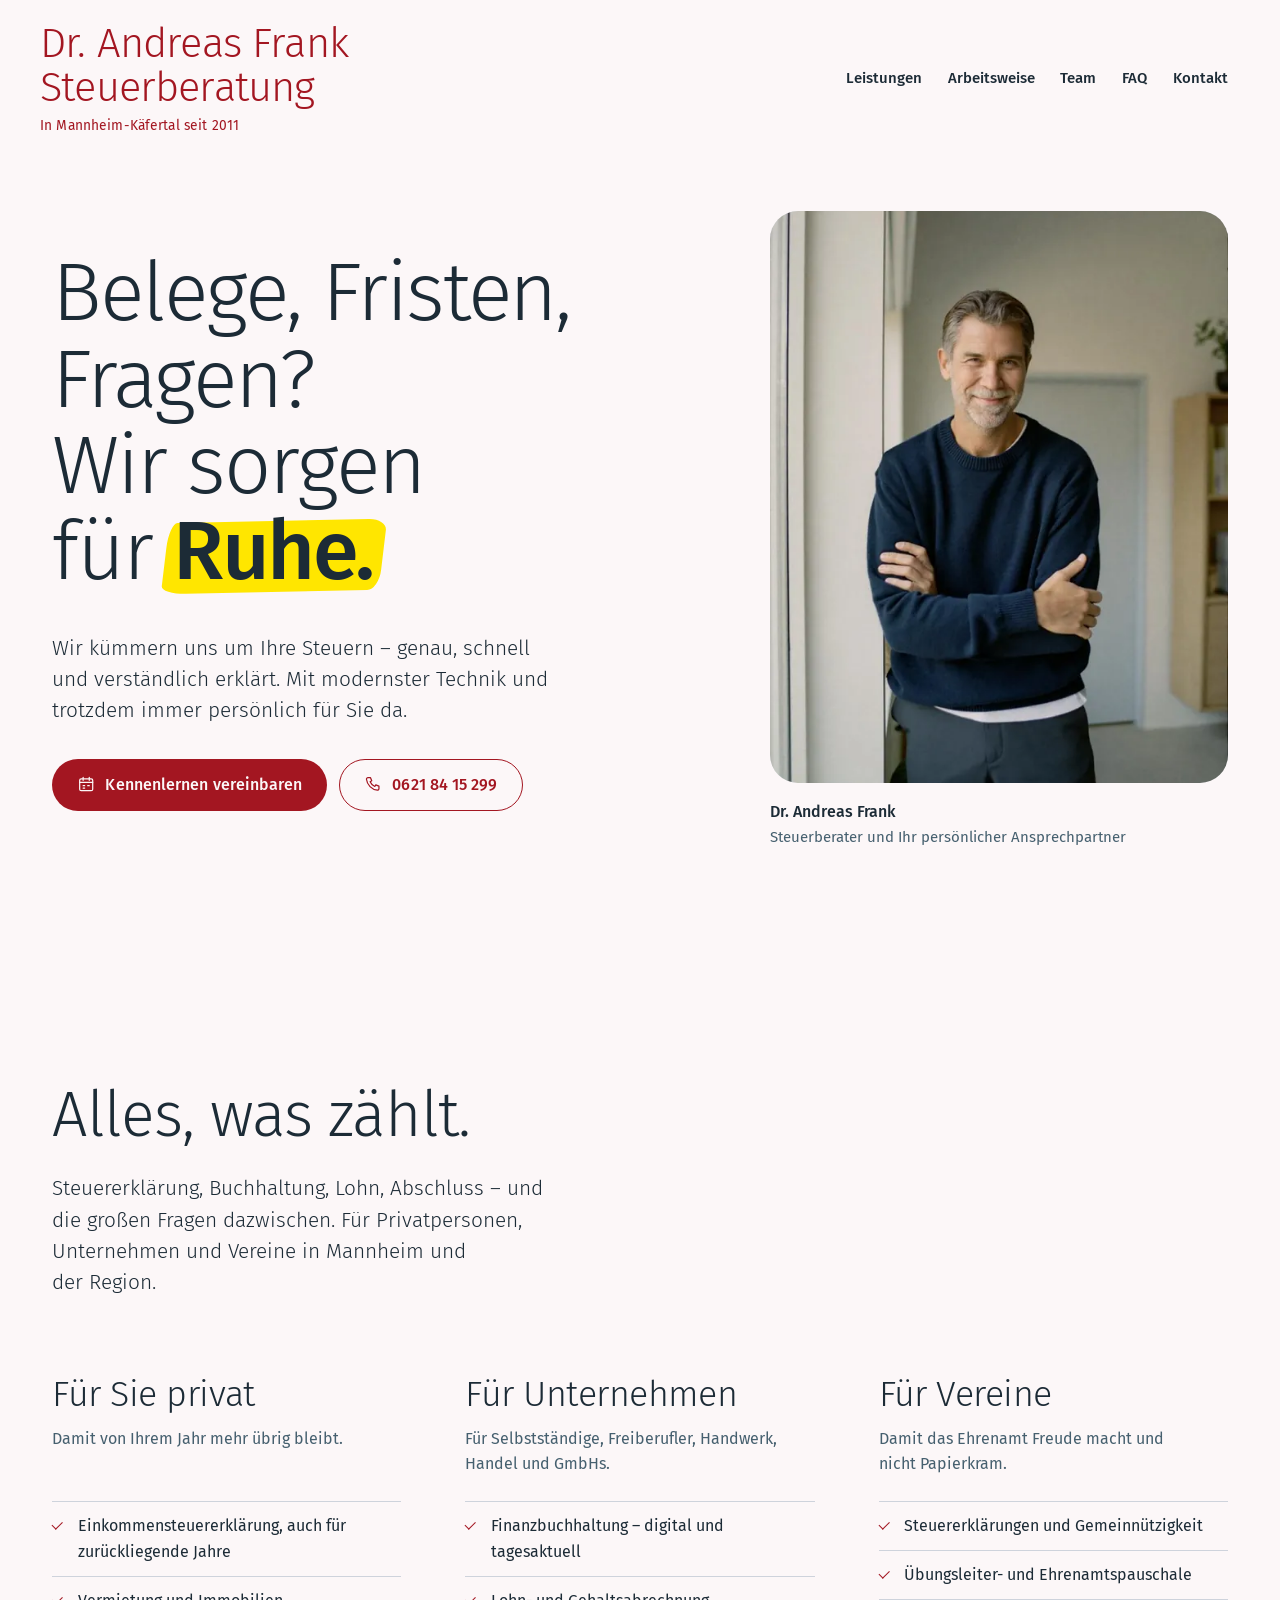
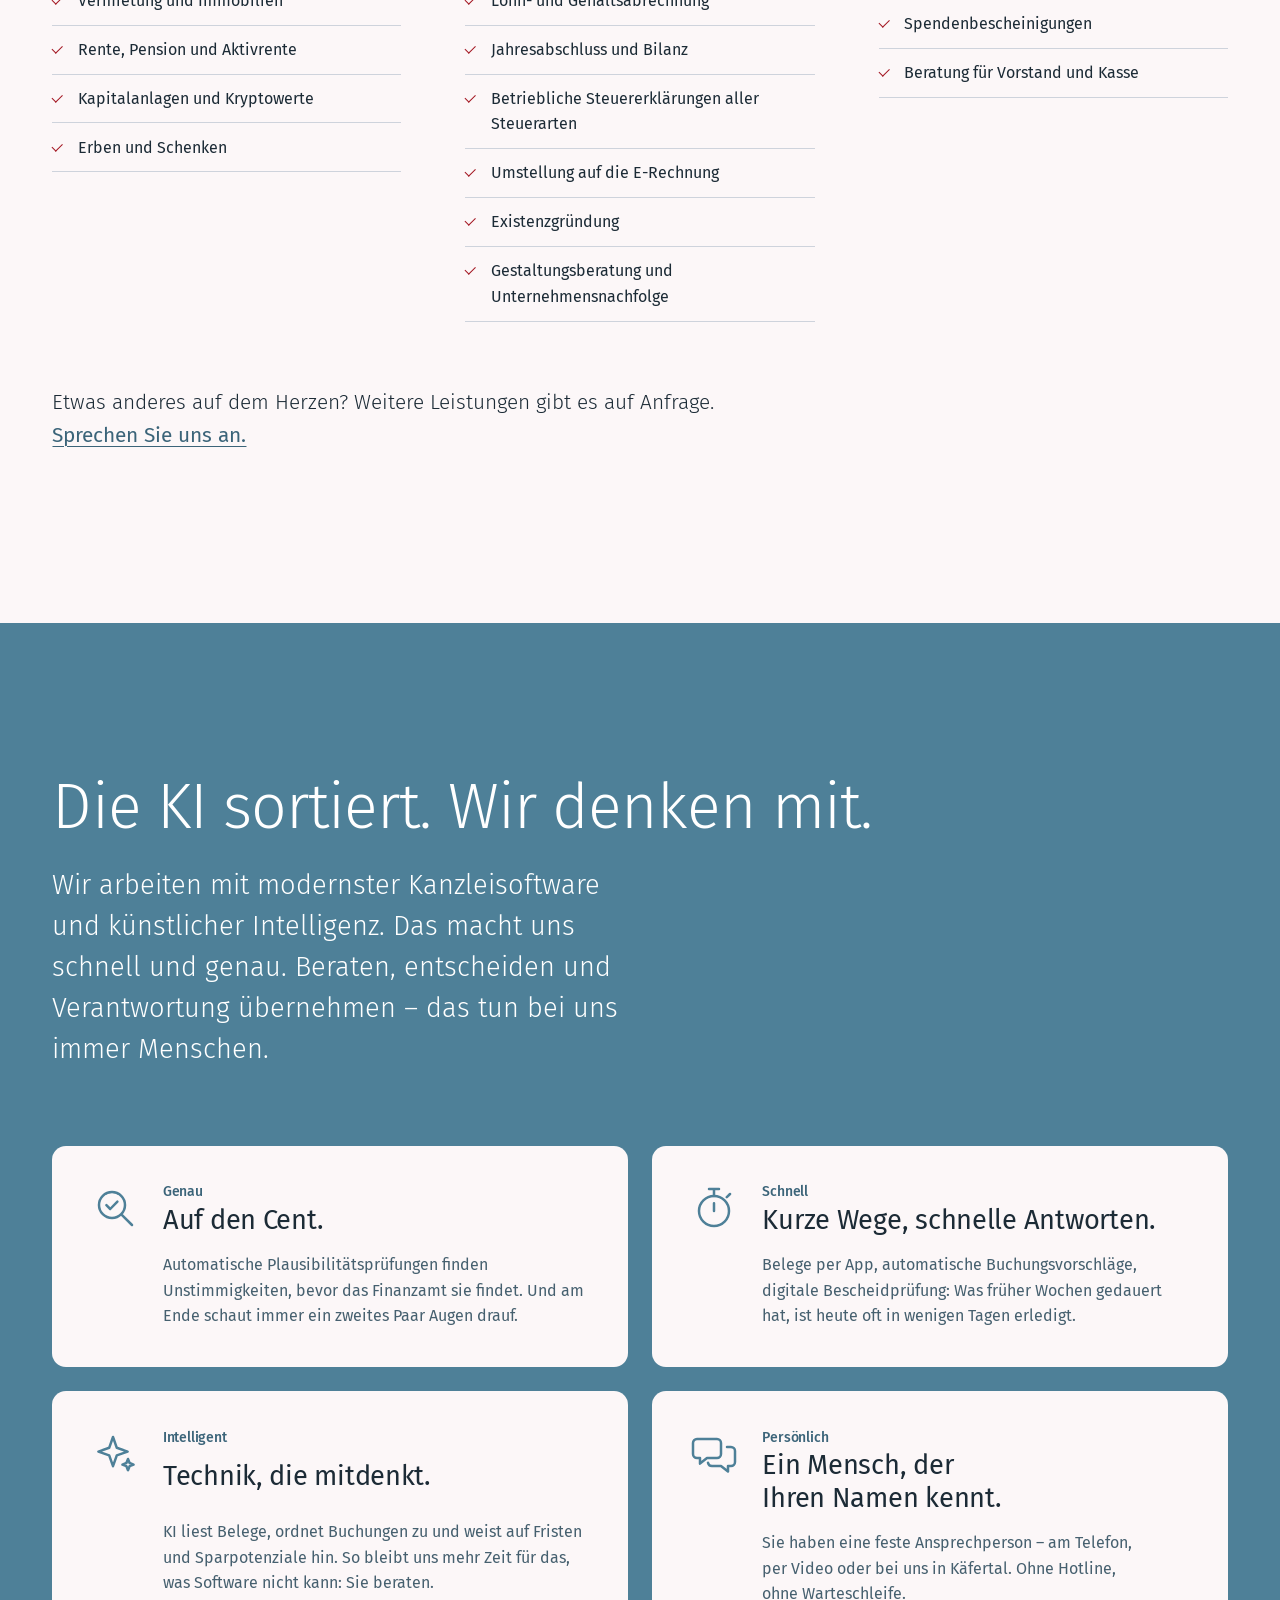
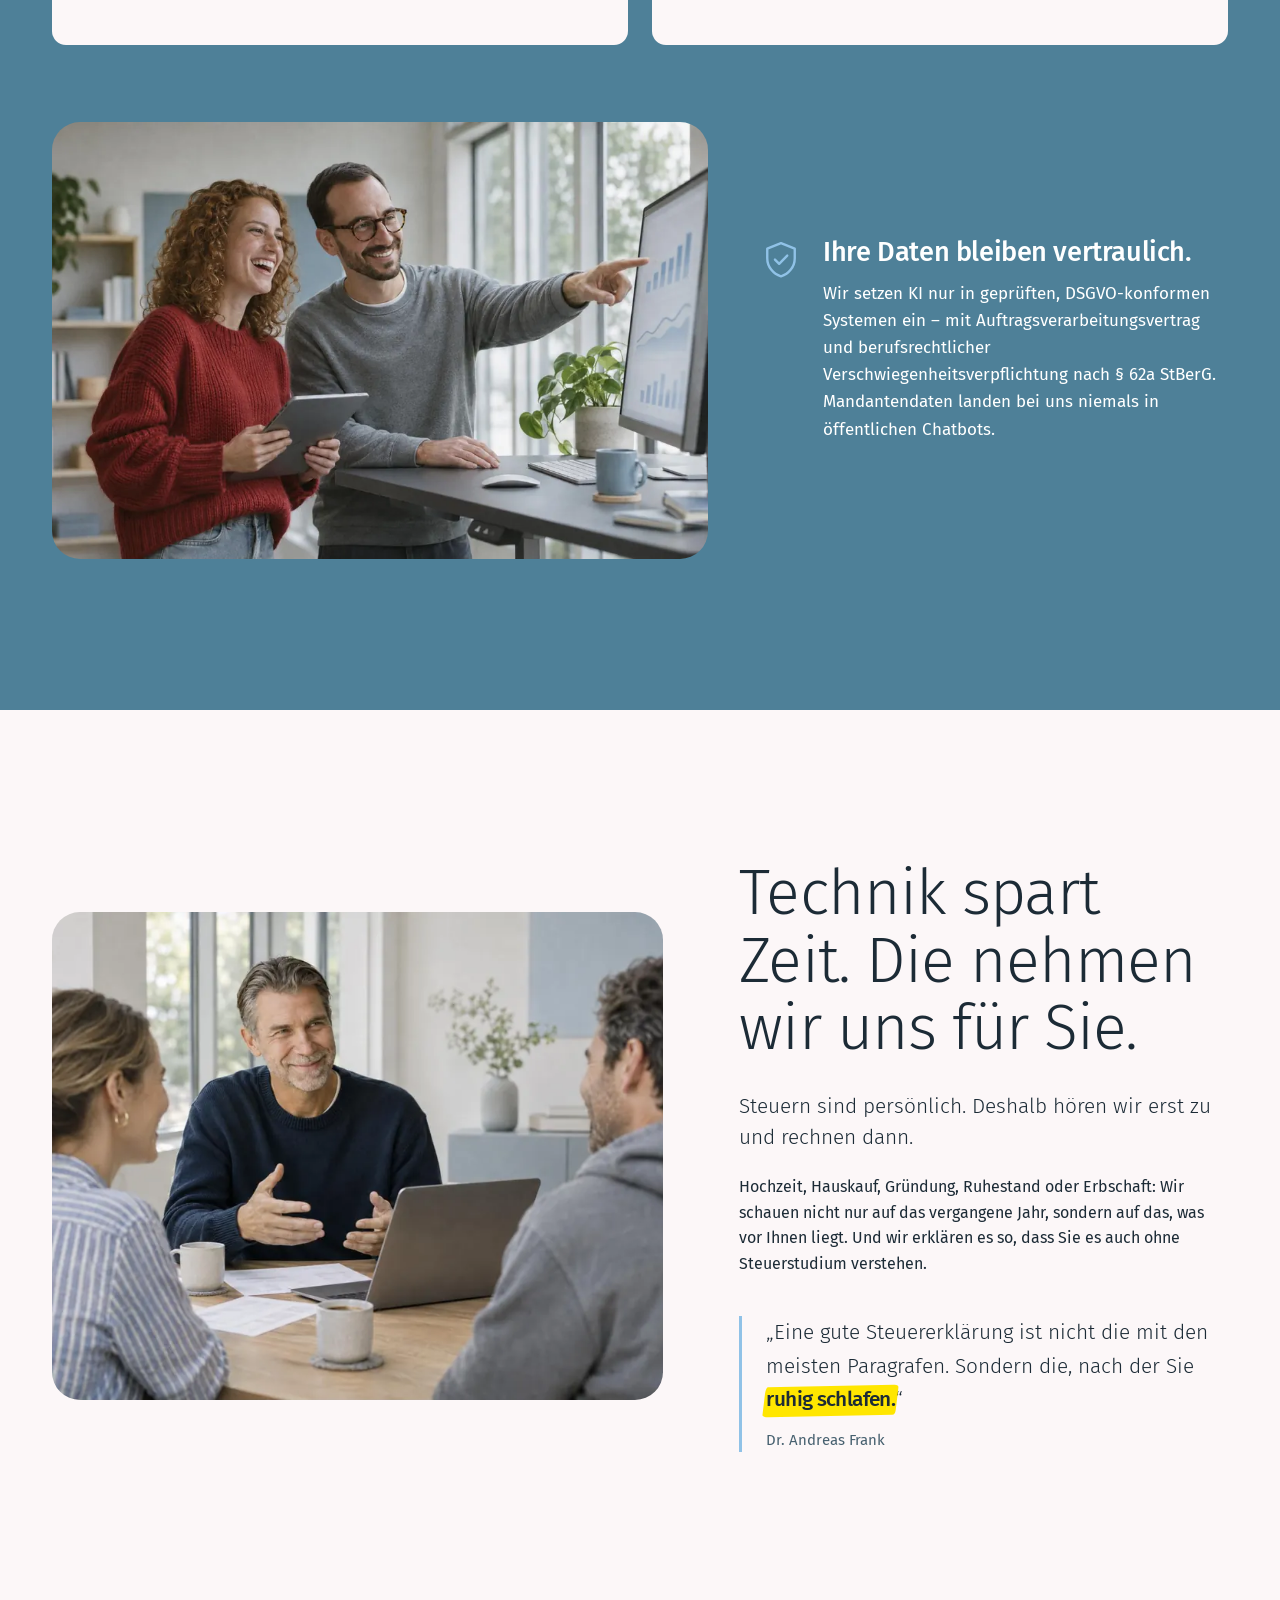
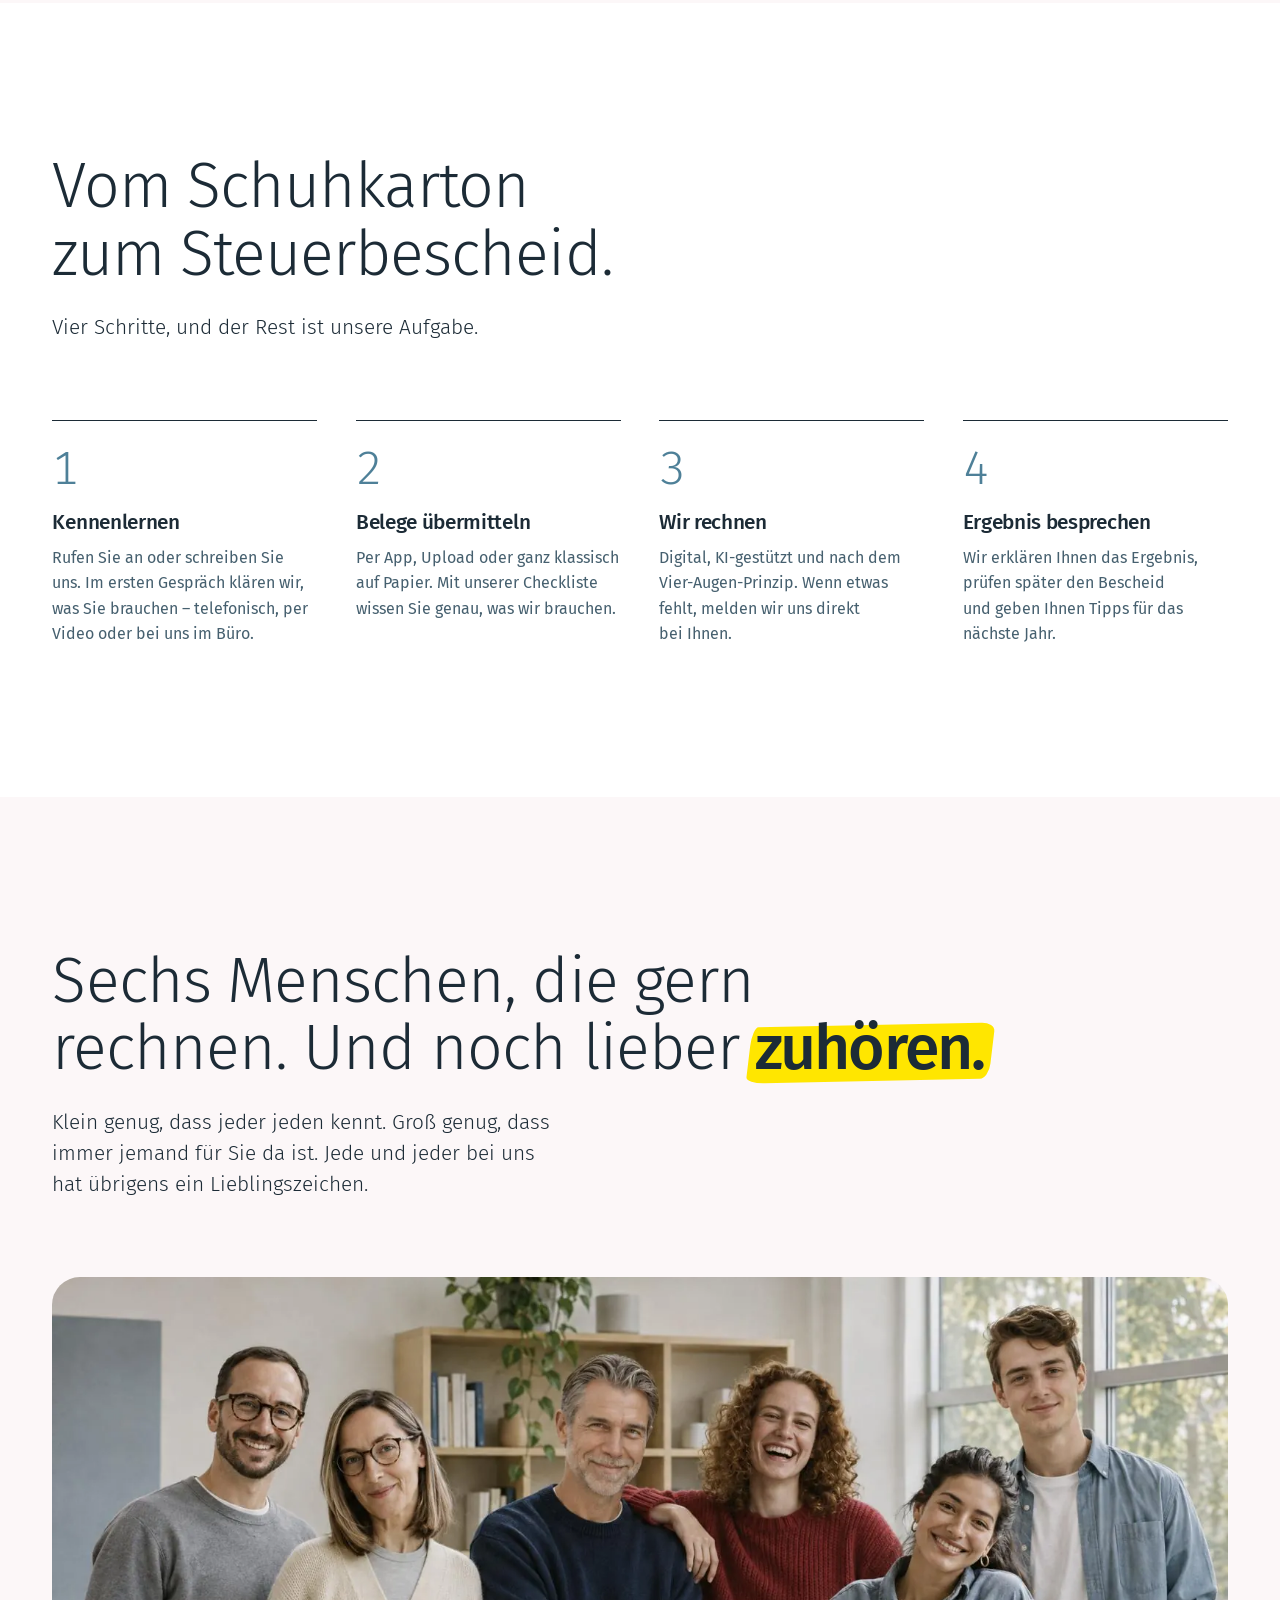
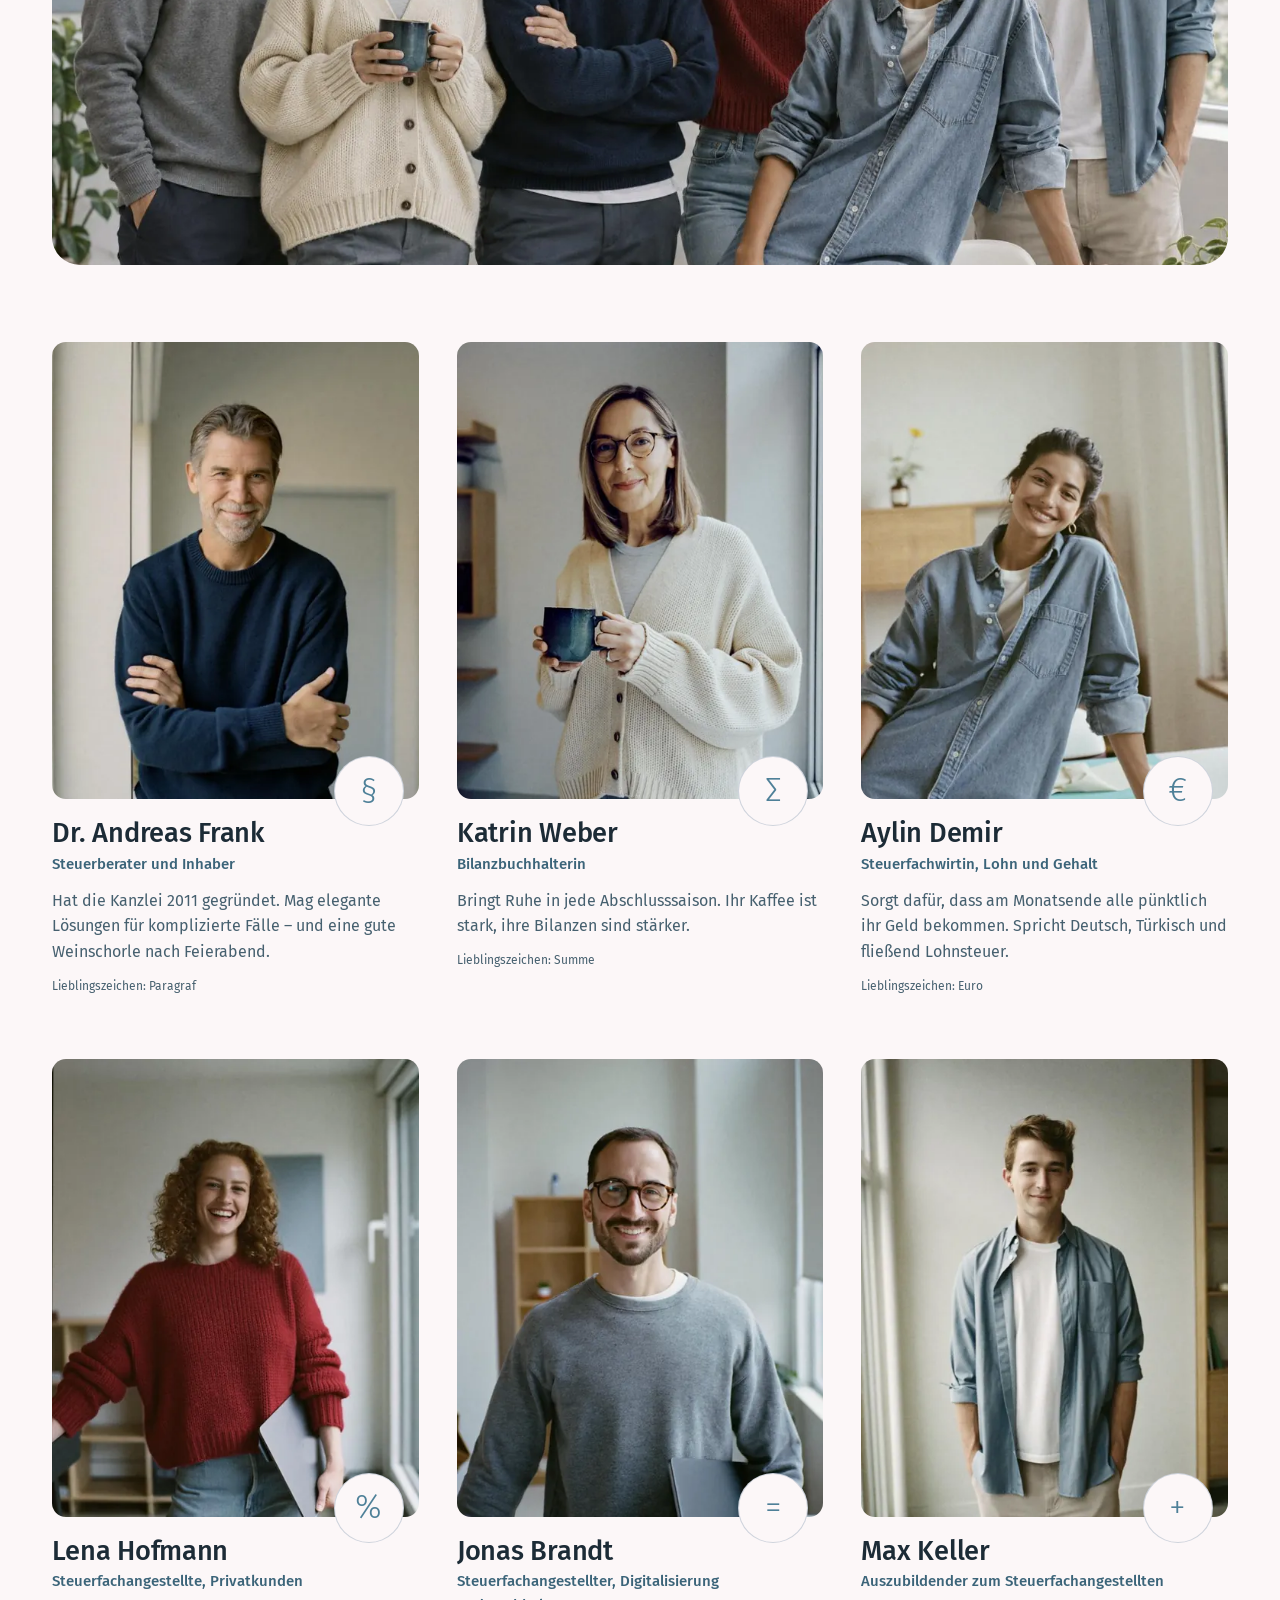
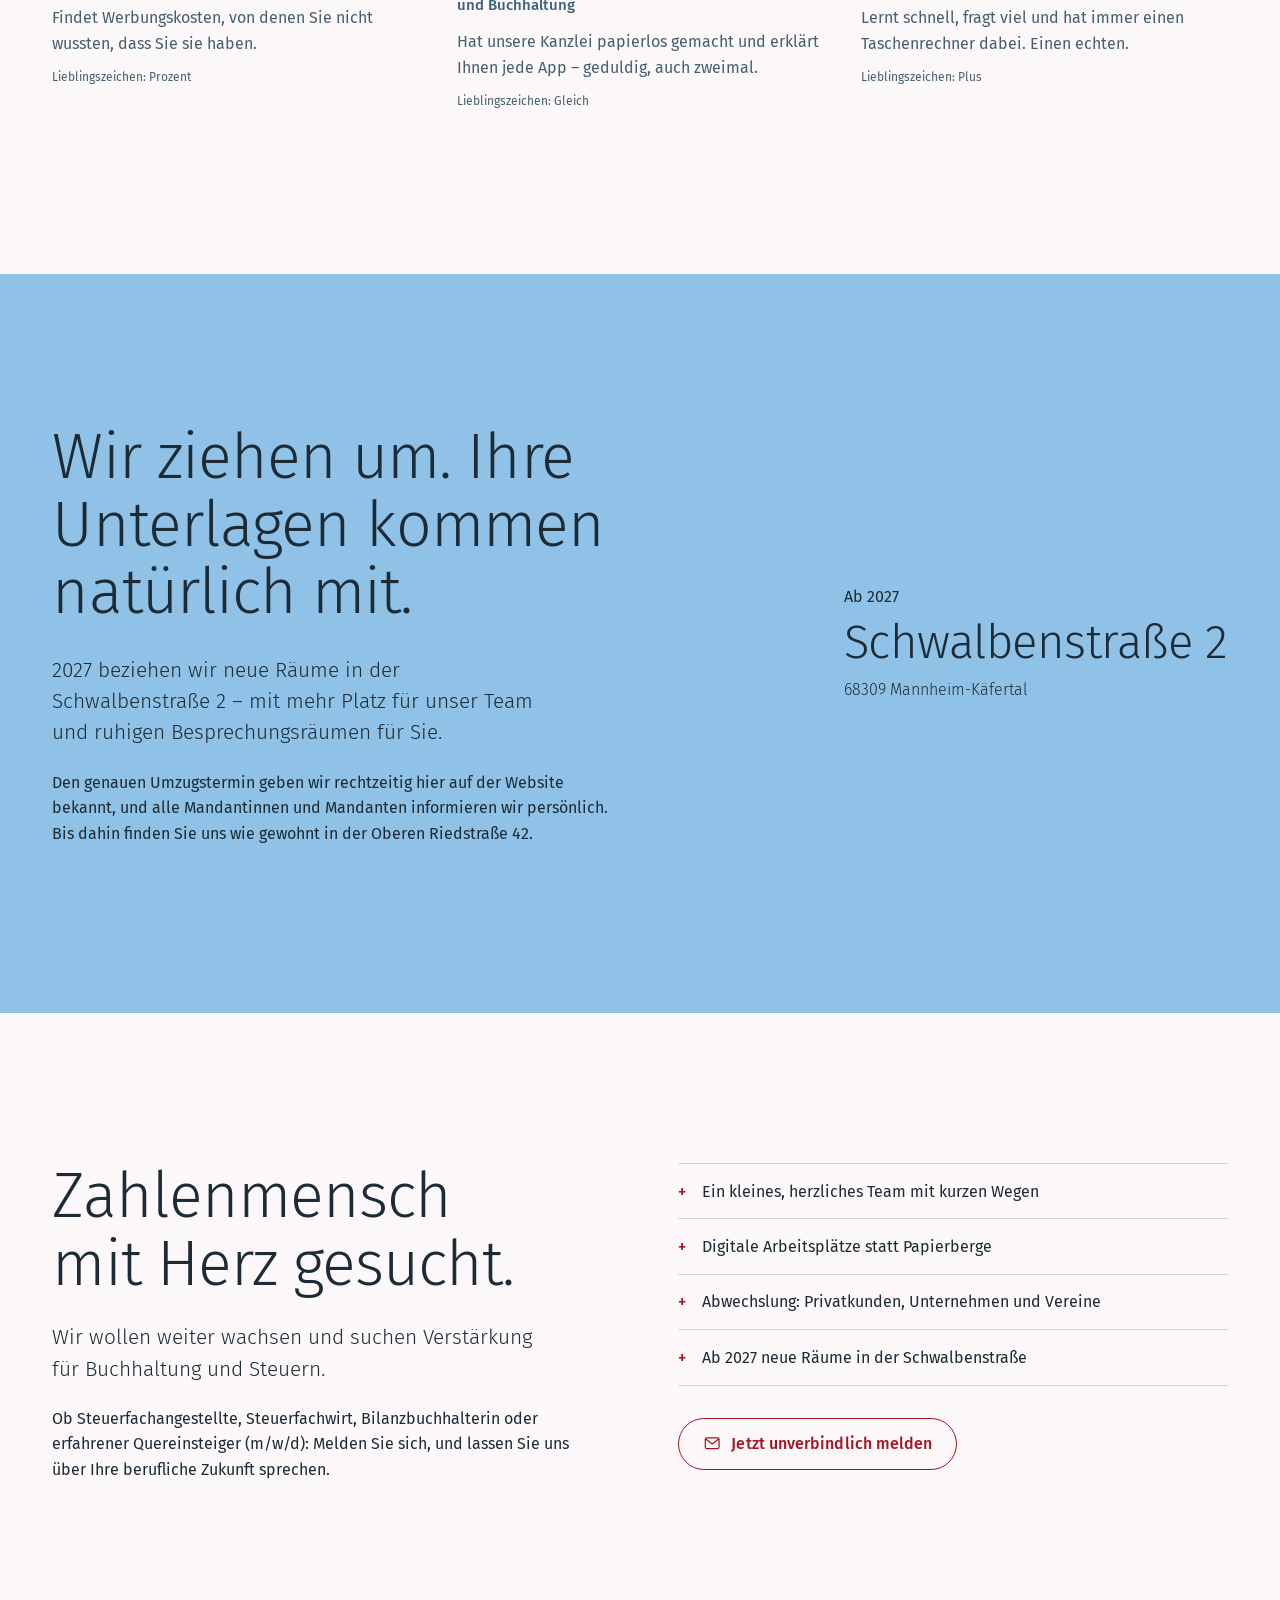
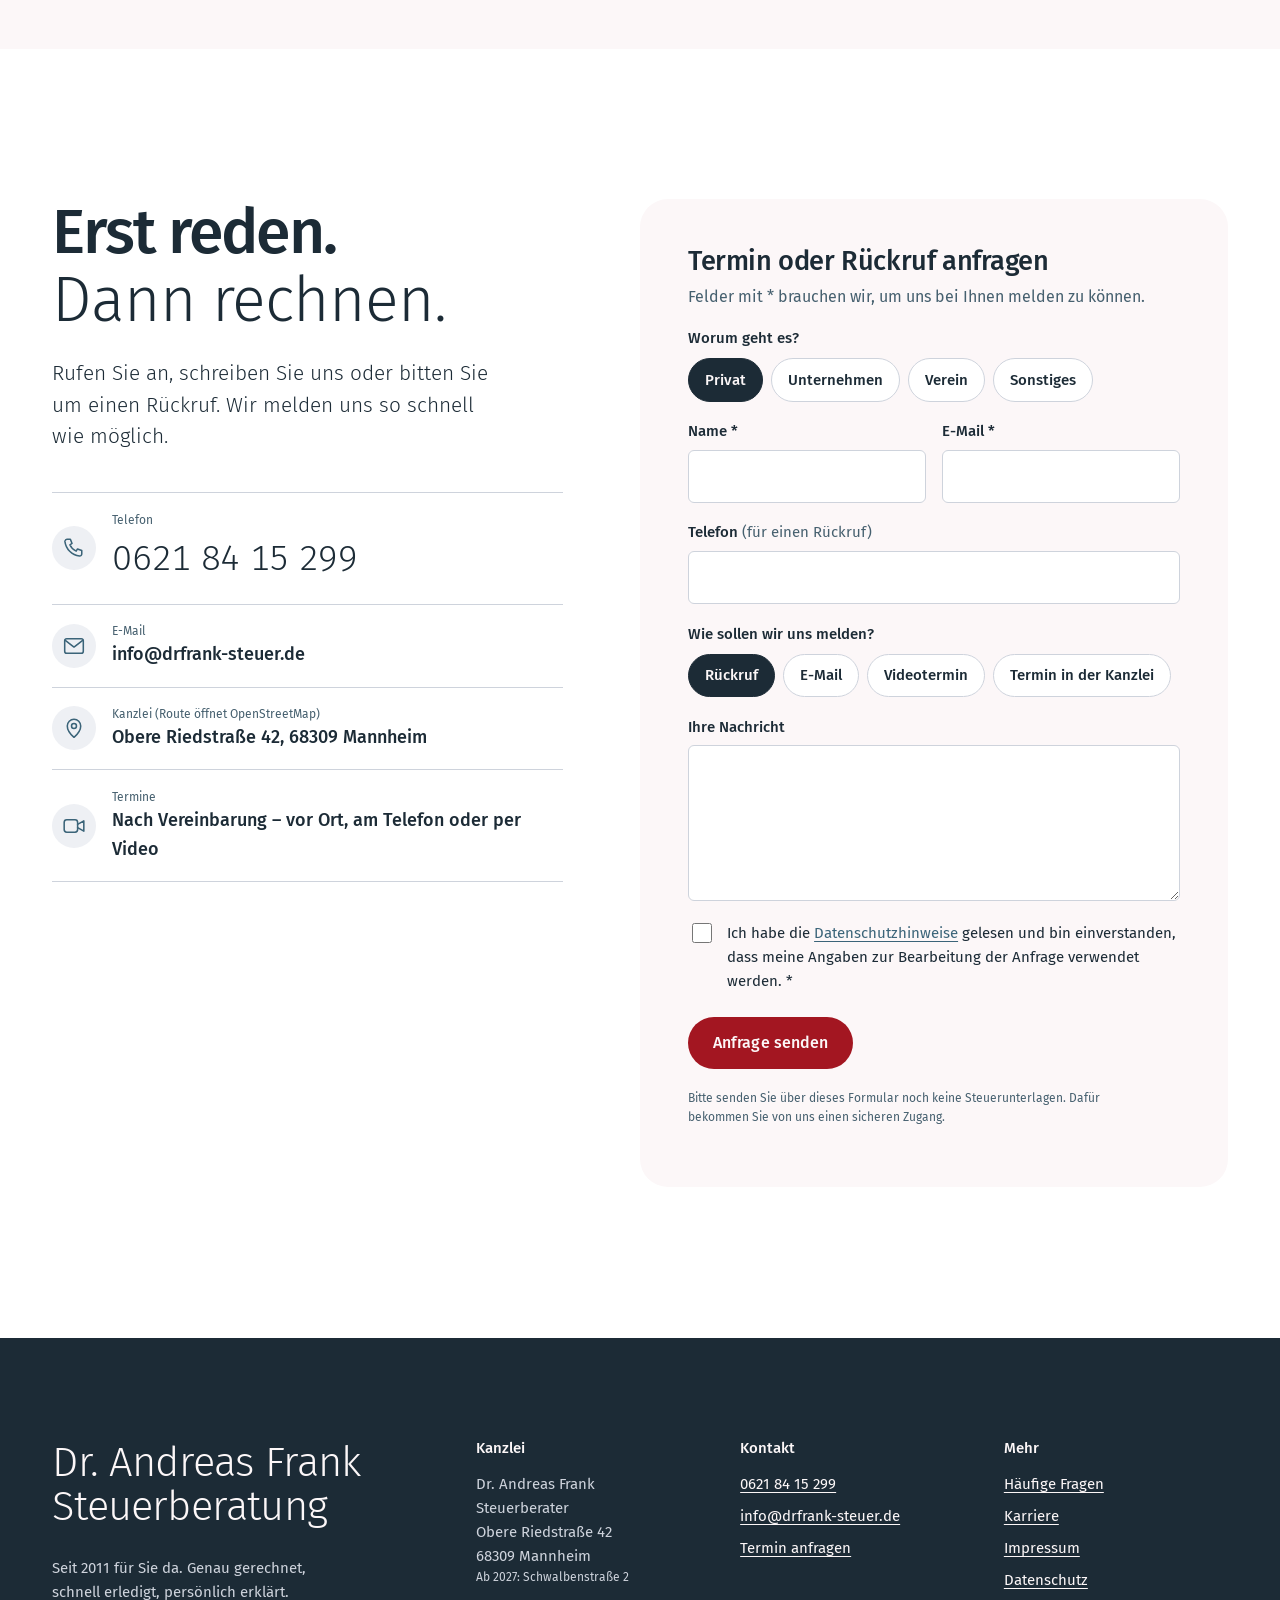
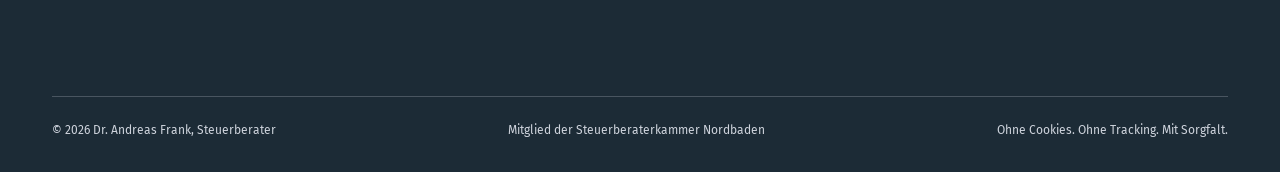
==== commit b403ba71: "Textmarker an drei weiteren Stellen, gezogen beim Hinscrollen „ruhig schlafen.“ (Zitat), „zuhören.“ " ====
--- a/index.html
+++ b/index.html
@@ -10,7 +10,7 @@
 <meta name="format-detection" content="telephone=no">
 <link rel="preload" href="assets/fonts/FiraSans-Light.woff" as="font" type="font/woff" crossorigin>
 <link rel="preload" href="assets/fonts/FiraSans-Regular.woff" as="font" type="font/woff" crossorigin>
-<link rel="stylesheet" href="assets/css/style.css?v=8d9fd457">
+<link rel="stylesheet" href="assets/css/style.css?v=4c7e726f">
 <script src="assets/js/early.js?v=de8ec58e"></script>
 <link rel="icon" href="favicon.svg" type="image/svg+xml">
 <link rel="icon" href="favicon.ico" sizes="32x32">
@@ -88,19 +88,21 @@
   <!-- ===== Hero: Die Rechnung ===== -->
   <section class="hero" aria-labelledby="hero-title">
     <div class="wrap hero__grid">
+      <!-- Mobil: Bild und Headline füllen zusammen den ersten Bildschirm (Bild zuerst) -->
+      <div class="hero__stage">
+        <h1 class="hero__title" id="hero-title">Belege, Fristen, Fragen? Wir sorgen für <span class="marker">Ruhe.</span></h1>
+        <figure class="hero__figure">
+          <img src="assets/img/andreas-frank.webp" srcset="assets/img/andreas-frank-560.webp 560w, assets/img/andreas-frank.webp 800w" sizes="(max-width: 960px) 100vw, 36vw" width="800" height="1066" alt="Dr. Andreas Frank in dunkelblauem Pullover, mit verschränkten Armen und einem Lächeln, in einem hellen Büro" fetchpriority="high">
+          <figcaption><strong>Dr. Andreas Frank</strong>Steuerberater und Ihr persönlicher Ansprechpartner</figcaption>
+        </figure>
+      </div>
       <div class="hero__intro">
-        <h1 class="hero__title" id="hero-title">Belege, Fristen, Fragen? Wir sorgen für <span class="marker">Ruhe.</span></h1>
         <p class="lead">Wir kümmern uns um Ihre Steuern – genau, schnell und verständlich erklärt. Mit modernster Technik und trotzdem immer persönlich für Sie da.</p>
         <div class="btn-row">
           <a class="btn btn--primary" href="#kontakt"><svg class="icon" aria-hidden="true"><use href="#i-calendar"/></svg>Kennenlernen vereinbaren</a>
           <a class="btn btn--ghost" href="tel:+496218415299"><svg class="icon" aria-hidden="true"><use href="#i-phone"/></svg>0621 84 15 299</a>
         </div>
       </div>
-
-      <figure class="hero__figure">
-        <img src="assets/img/andreas-frank.webp" srcset="assets/img/andreas-frank-560.webp 560w, assets/img/andreas-frank.webp 800w" sizes="(max-width: 960px) 100vw, 36vw" width="800" height="1066" alt="Dr. Andreas Frank in dunkelblauem Pullover, mit verschränkten Armen und einem Lächeln, in einem hellen Büro" fetchpriority="high">
-        <figcaption><strong>Dr. Andreas Frank</strong>Steuerberater und Ihr persönlicher Ansprechpartner</figcaption>
-      </figure>
     </div>
   </section>
 
@@ -206,7 +208,7 @@
         <p class="lead">Steuern sind persönlich. Deshalb hören wir erst zu und rechnen dann.</p>
         <p>Hochzeit, Hauskauf, Gründung, Ruhestand oder Erbschaft: Wir schauen nicht nur auf das vergangene Jahr, sondern auf das, was vor Ihnen liegt. Und wir erklären es so, dass Sie es auch ohne Steuerstudium verstehen.</p>
         <blockquote class="quote">
-          <p>„Eine gute Steuererklärung ist nicht die mit den meisten Paragrafen. Sondern die, nach der Sie ruhig schlafen.“</p>
+          <p>„Eine gute Steuererklärung ist nicht die mit den meisten Paragrafen. Sondern die, nach der Sie <span class="marker">ruhig schlafen.</span>“</p>
           <footer>Dr. Andreas Frank</footer>
         </blockquote>
       </div>
@@ -233,7 +235,7 @@
   <section class="section" id="team" aria-labelledby="team-title">
     <div class="wrap">
       <div class="section-head">
-        <h2 id="team-title">Sechs Menschen, die gern rechnen. Und noch lieber zuhören.</h2>
+        <h2 id="team-title">Sechs Menschen, die gern rechnen. Und noch lieber <span class="marker">zuhören.</span></h2>
         <p class="lead">Klein genug, dass jeder jeden kennt. Groß genug, dass immer jemand für Sie da ist. Jede und jeder bei uns hat übrigens ein Lieblingszeichen.</p>
       </div>
       <figure class="team-photo">
@@ -344,7 +346,7 @@
   <section class="section contact" id="kontakt" aria-labelledby="kontakt-title">
     <div class="wrap contact__grid">
       <div>
-        <h2 id="kontakt-title">Erst reden. Dann rechnen.</h2>
+        <h2 id="kontakt-title"><span class="marker">Erst reden.</span> Dann rechnen.</h2>
         <p class="lead">Rufen Sie an, schreiben Sie uns oder bitten Sie um einen Rückruf. Wir melden uns so schnell wie möglich.</p>
         <div class="contact-lines">
           <a class="contact-line contact-line--big" href="tel:+496218415299"><svg class="icon" aria-hidden="true"><use href="#i-phone"/></svg><span><small>Telefon</small><strong>0621 84 15 299</strong></span></a>
@@ -435,7 +437,7 @@
   <a class="btn btn--light" href="tel:+496218415299"><svg class="icon" aria-hidden="true"><use href="#i-phone"/></svg>Anrufen</a>
   <a class="btn btn--primary" href="#kontakt">Termin anfragen</a>
 </div>
-<script src="assets/js/main.js?v=6b69f46b" defer></script>
+<script src="assets/js/main.js?v=6aa40486" defer></script>
 
 </body>
 </html>
--- a/assets/css/style.css
+++ b/assets/css/style.css
@@ -25,7 +25,7 @@
   --ruby-deep: #86111A;   /* Hover für Ruby */
   --slate-soft: #EEF0F4;  /* sehr helle Fläche */
   --white: #FFFFFF;
-  --marker: #FFE600;      /* Textmarker – nur für „Ruhe.“ */
+  --marker: #FFE600;      /* Textmarker – „Ruhe.“ und drei weitere Stellen auf hellem Grund */
 
   /* Typo-Skala (Perfect Fourth 1.333) mit Clamping 360 → 1440 px */
   --fs-h1: clamp(2.75rem, 1.7967rem + 4.2370vw, 5.61rem);
@@ -180,11 +180,19 @@
 }
 
 /* ---------- Hero ---------- */
-.hero { padding-block: clamp(2rem, 0.25rem + 4vw, 4.5rem) calc(var(--section) * .55); }
-.hero__grid { display: grid; grid-template-columns: minmax(0, 7fr) minmax(0, 5fr); gap: clamp(2.5rem, 6vw, 6rem); align-items: center; }
+.hero {
+  --hero-top: 1rem; --bar-space: 2rem;  /* nur mobil genutzt: Abstand oben / Platz für die Aktionsleiste unten */
+  padding-block: clamp(2rem, 0.25rem + 4vw, 4.5rem) calc(var(--section) * .55);
+}
+.hero__grid { display: grid; grid-template-columns: minmax(0, 7fr) minmax(0, 5fr); grid-template-rows: auto auto; column-gap: clamp(2.5rem, 6vw, 6rem); row-gap: 0; }
+/* Desktop: Headline und Text links (gemeinsam vertikal mittig), Bild rechts über beide Zeilen */
+.hero__stage { display: contents; }
+.hero__title { grid-column: 1; grid-row: 1; align-self: end; }
+.hero__intro { grid-column: 1; grid-row: 2; align-self: start; }
+.hero__figure { grid-column: 2; grid-row: 1 / 3; align-self: center; }
 
 .hero__title { font-size: var(--fs-h1); font-weight: 300; line-height: 1.04; letter-spacing: -0.025em; max-width: 11.5ch; margin: 0 0 clamp(1.5rem, 3vw, 2.5rem); text-wrap: balance; }
-/* „Ruhe.“ mit Textmarker: knallgelb, leicht schräg wie von Hand gezogen */
+/* Textmarker: knallgelb, leicht schräg wie von Hand gezogen („Ruhe.“, Zitat, Team, Kontakt) */
 .marker { position: relative; z-index: 0; display: inline-block; font-weight: 500; letter-spacing: -0.03em; }
 .marker::before {
   content: ""; position: absolute; z-index: -1; left: -.1em; right: -.12em; top: .16em; bottom: .02em;
@@ -357,6 +365,7 @@
   /* Mobil übernimmt die Leiste unten Termin und Anruf – im Hero keine Buttons */
   .hero .btn-row { display: none; }
   .hero__intro .lead { margin-bottom: 0; }
+  .hero { --bar-space: calc(max(.75rem, env(safe-area-inset-bottom)) + 3.8rem + 1rem); }  /* Leiste + Luft */
 }
 
 /* ---------- Unterseiten (FAQ, Rechtliches) ---------- */
@@ -432,8 +441,20 @@
 @media (max-width: 960px) {
   .move__address { justify-self: start; }
   .hero__grid, .personal, .move__grid, .career, .contact__grid, .method__media { grid-template-columns: 1fr; }
-  .hero__figure { max-width: none; margin: 0; }  /* volle Breite wie alle Bilder */
-  .hero__figure img { aspect-ratio: 4 / 3.2; object-position: 50% 20%; }
+  /* Mobil: erst das Bild, dann die Headline – zusammen genau ein Bildschirm hoch.
+     Das Bild nimmt sich die Höhe, die neben Kopfzeile, Headline und Aktionsleiste übrig bleibt. */
+  .hero { padding-top: var(--hero-top); }
+  .hero__grid { display: block; }
+  .hero__stage {
+    display: flex; flex-direction: column;
+    min-height: calc(100vh - var(--header-full) - var(--hero-top));
+    min-height: calc(100svh - var(--header-full) - var(--hero-top));
+    padding-bottom: var(--bar-space);
+  }
+  .hero__figure { order: -1; align-self: stretch; flex: 1 1 auto; min-height: 15rem; max-width: none; margin: 0 0 clamp(1.25rem, 4vw, 2rem); }  /* volle Breite wie alle Bilder */
+  .hero__figure img { position: absolute; inset: 0; height: 100%; aspect-ratio: auto; object-position: 50% 15%; }
+  .hero__figure figcaption { display: none; }  /* mobil ohne Bildunterschrift */
+  .hero__title { align-self: auto; margin-bottom: 0; }
   .services { grid-template-columns: 1fr; }
   .team { grid-template-columns: repeat(2, minmax(0, 1fr)); }
   .faq-layout { grid-template-columns: 1fr; }
@@ -452,13 +473,15 @@
   .footer__grid { grid-template-columns: 1fr; }
   .team-photo img { aspect-ratio: 4 / 3; }
   .faq-item__body { padding-right: 0; }
-  .hero__figure img { aspect-ratio: 4 / 5; object-position: 50% 15%; }
 }
 
 /* ---------- Der eine Moment: Die Rechnung geht auf ---------- */
 @media (prefers-reduced-motion: no-preference) {
   .js .hero__title { animation: eq-in .8s var(--ease) both; }
-  .js .marker::before { clip-path: inset(0 100% 0 0); animation: marker-in .6s cubic-bezier(.5,0,.3,1) .75s forwards; }
+  /* Marker wird erst gezogen, wenn er im Bild ist (main.js setzt .is-marked) */
+  .js .marker::before { clip-path: inset(0 100% 0 0); }
+  .js .marker.is-marked::before { animation: marker-in .6s cubic-bezier(.5,0,.3,1) .2s forwards; }
+  .js .hero .marker.is-marked::before { animation-delay: .75s; }
 }
 @keyframes eq-in { from { opacity: 0; transform: translateY(.15em); } to { opacity: 1; transform: none; } }
 @keyframes marker-in { to { clip-path: inset(-10% -10% -10% -10%); } }
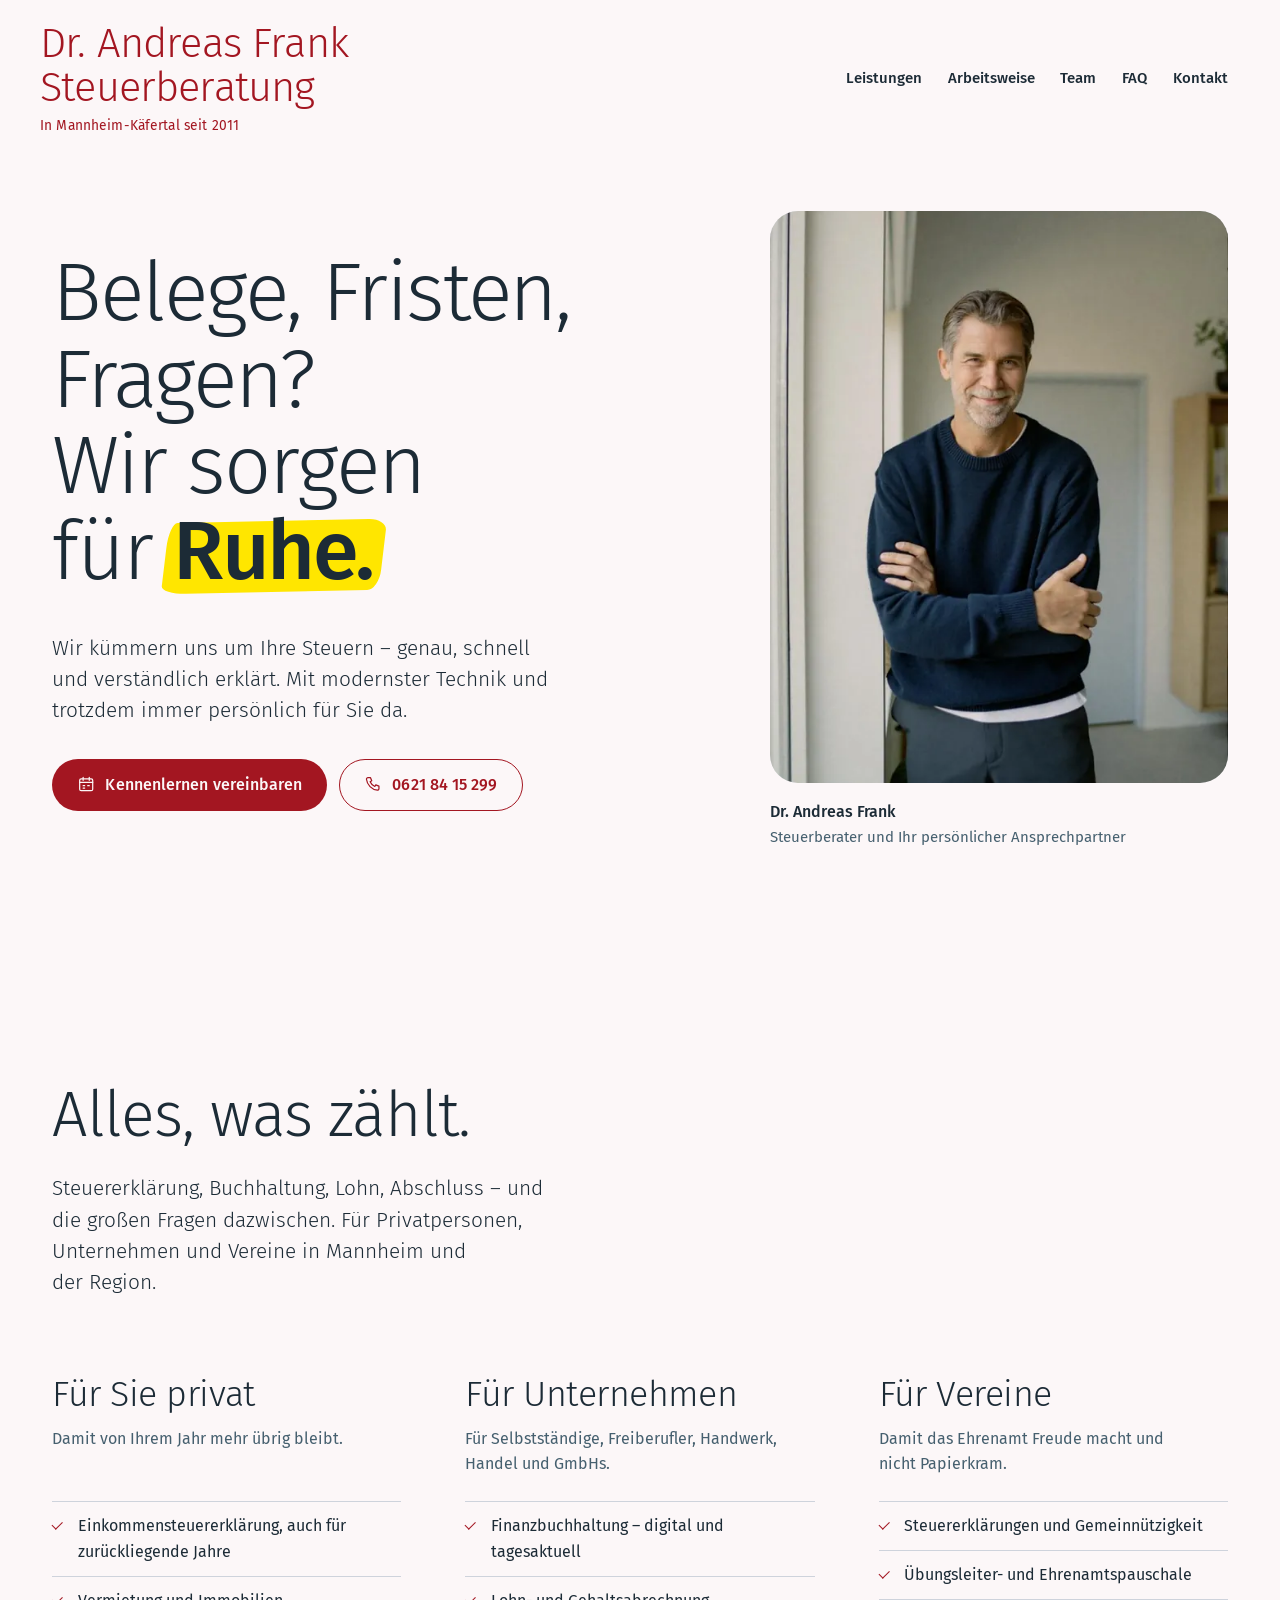
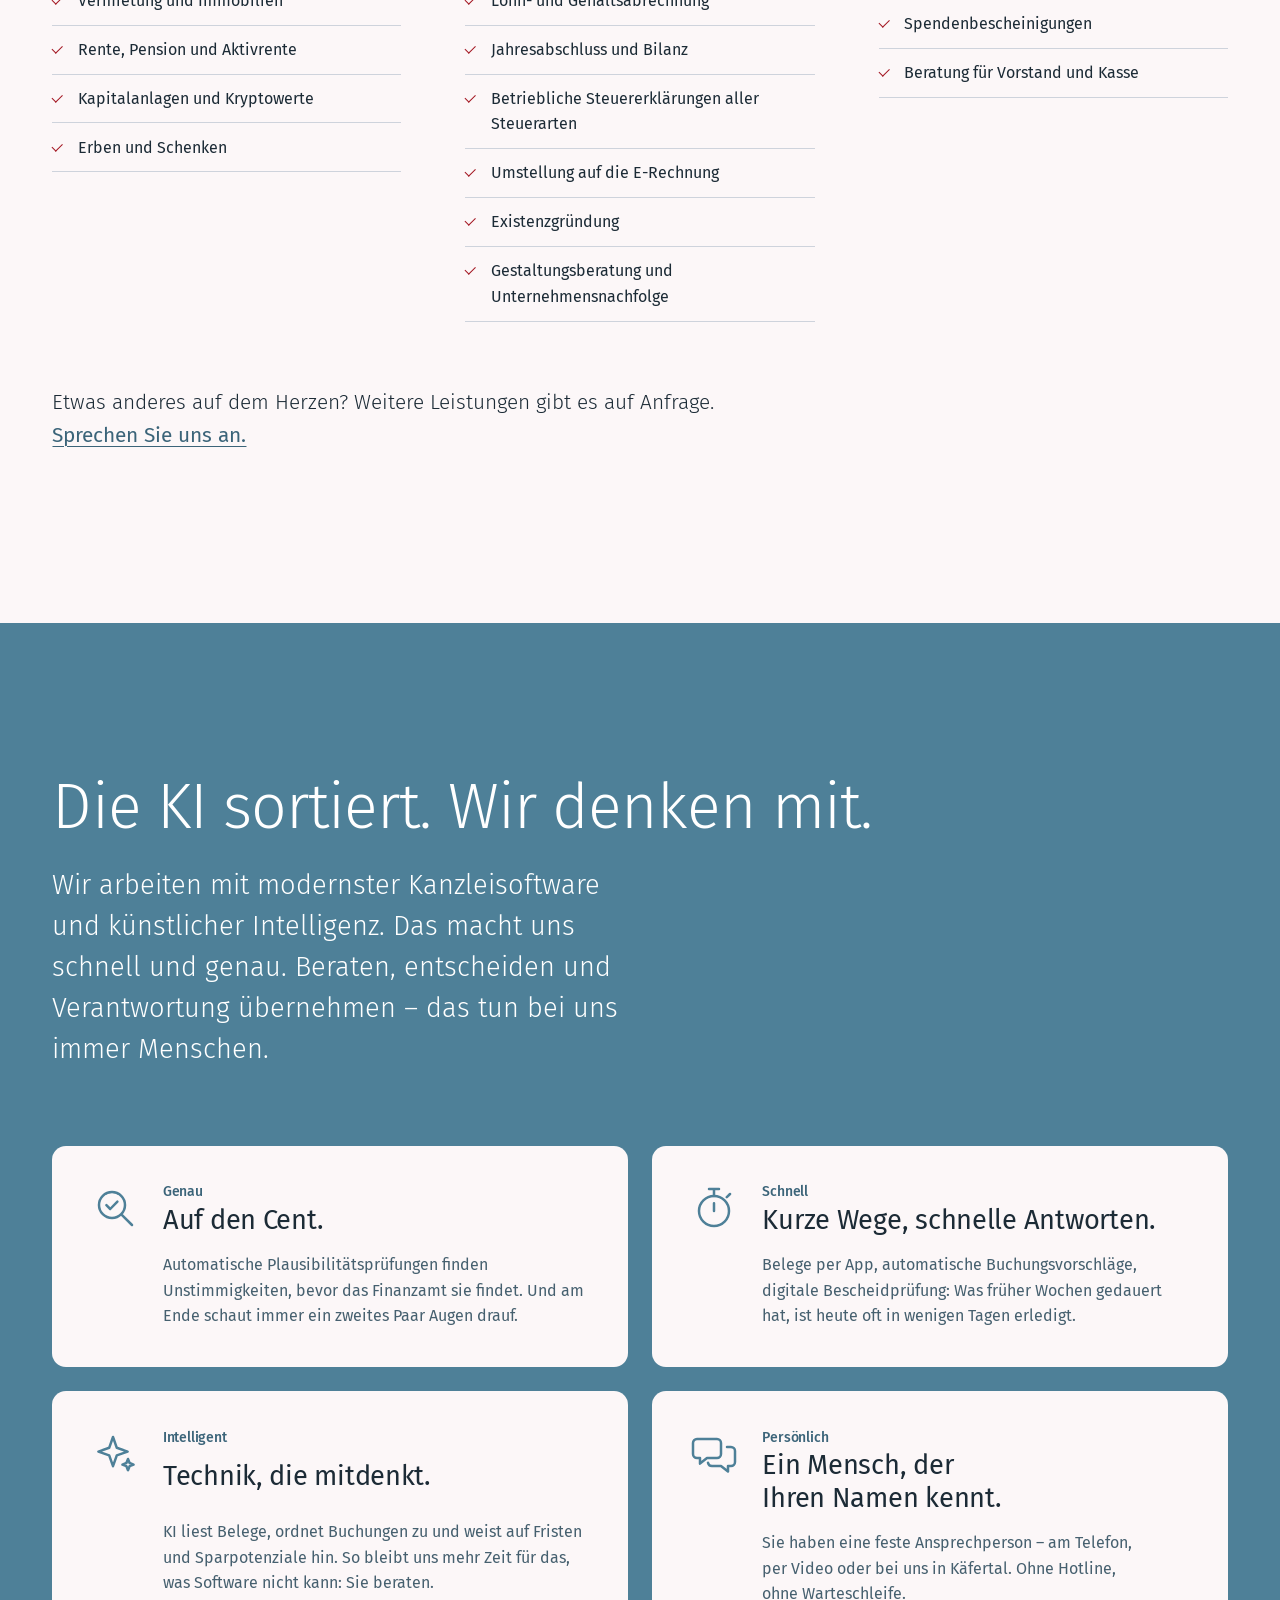
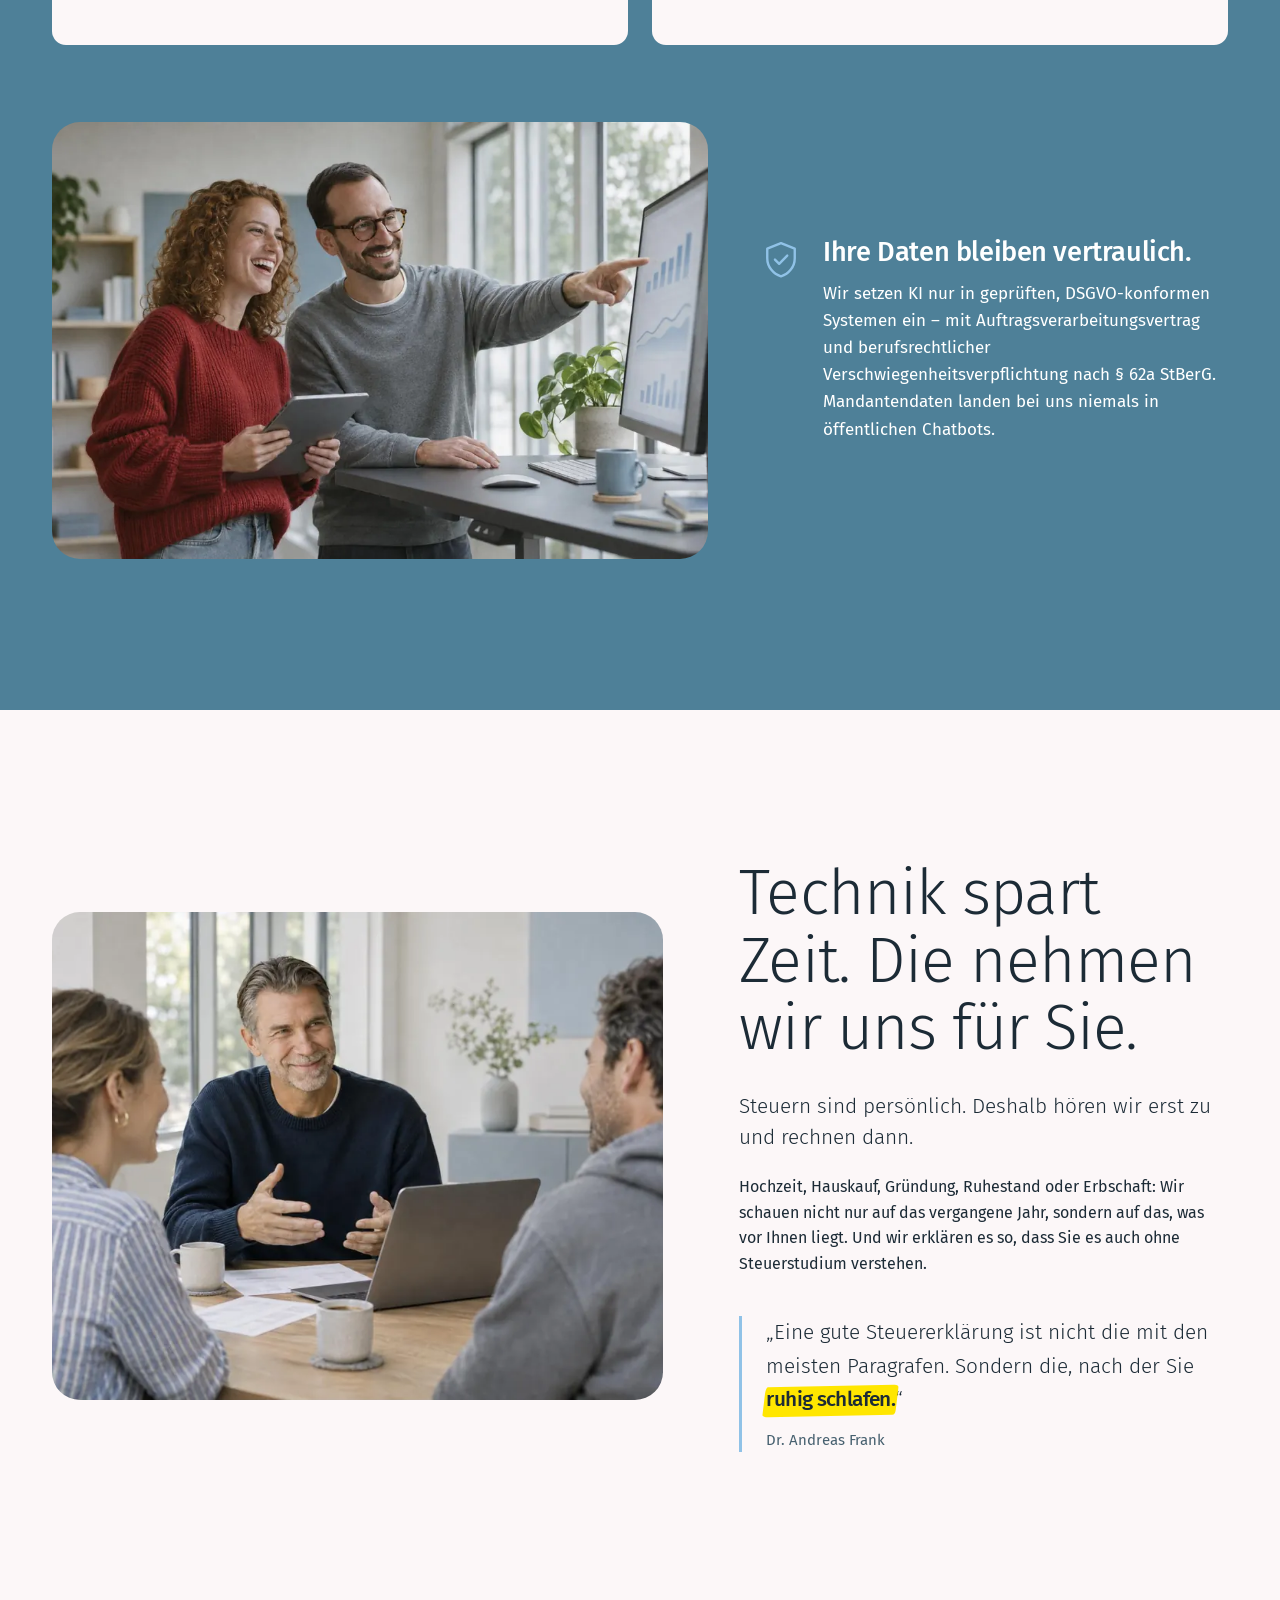
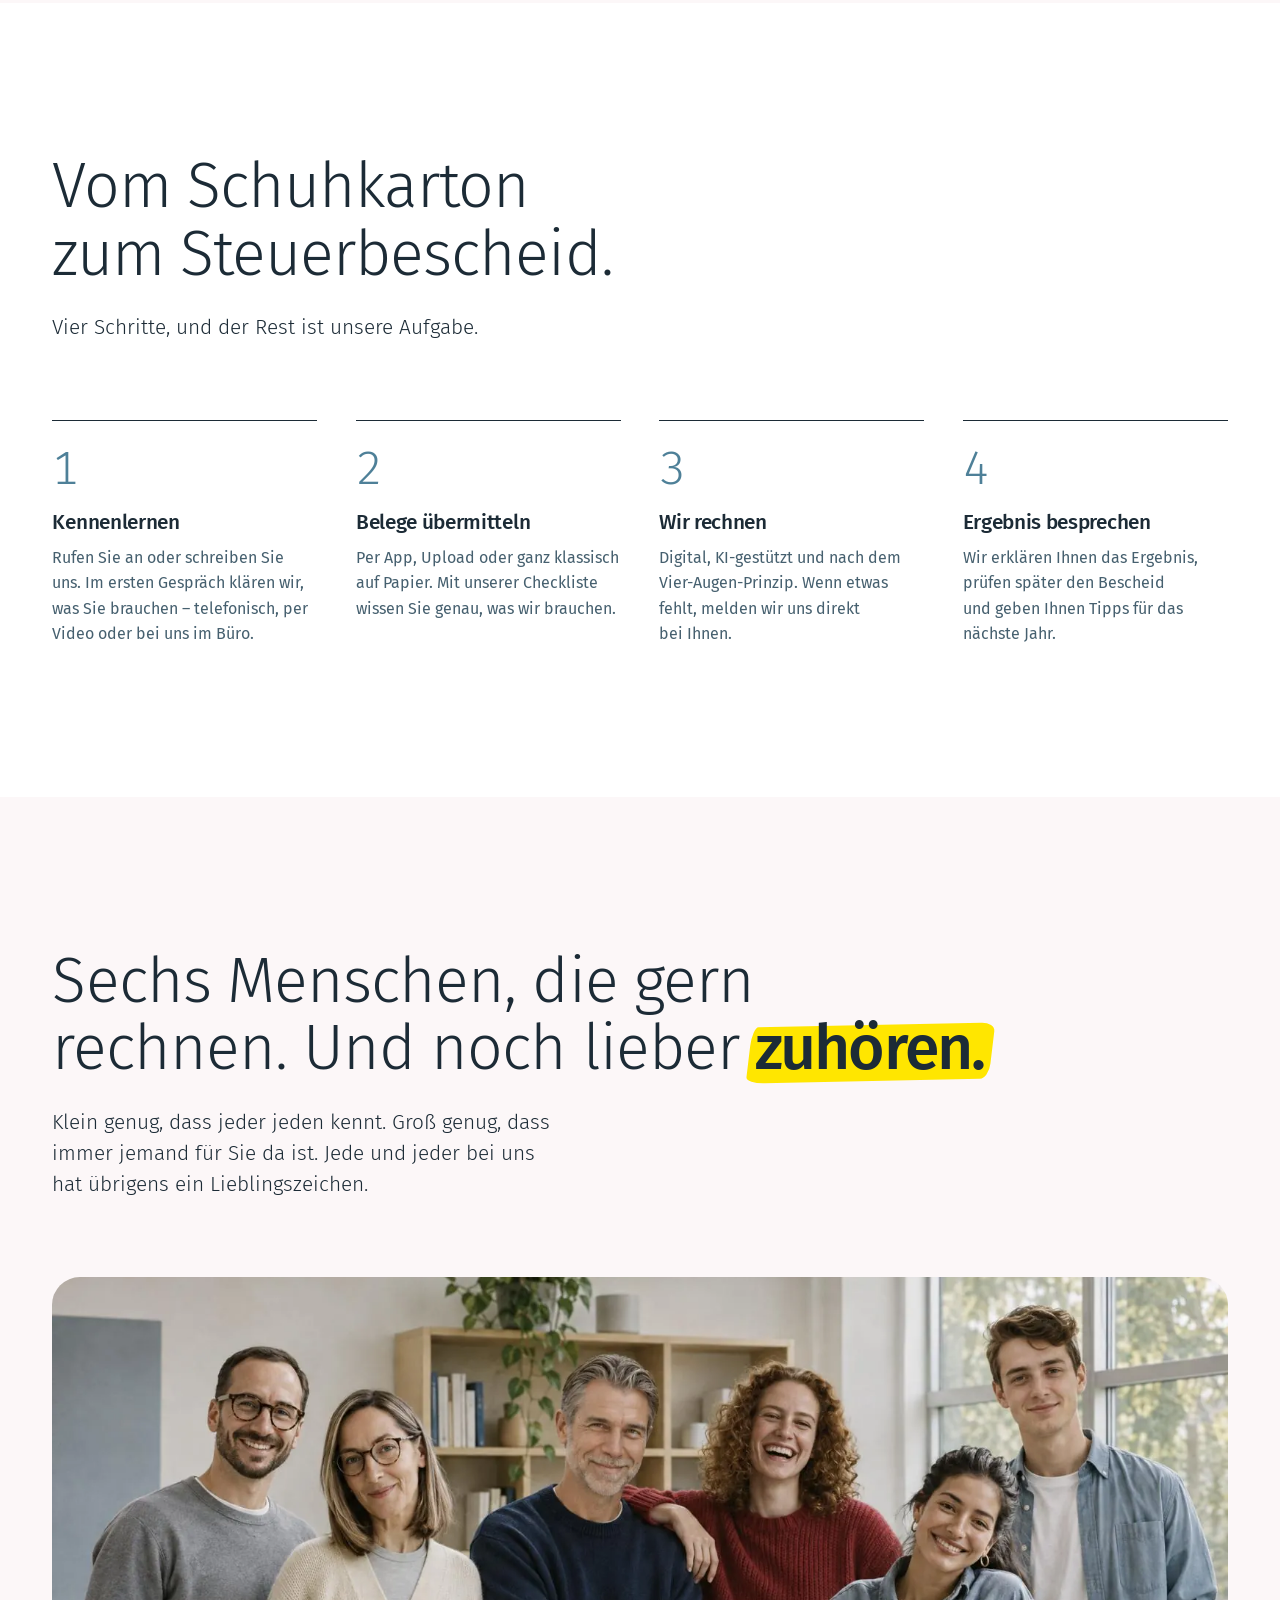
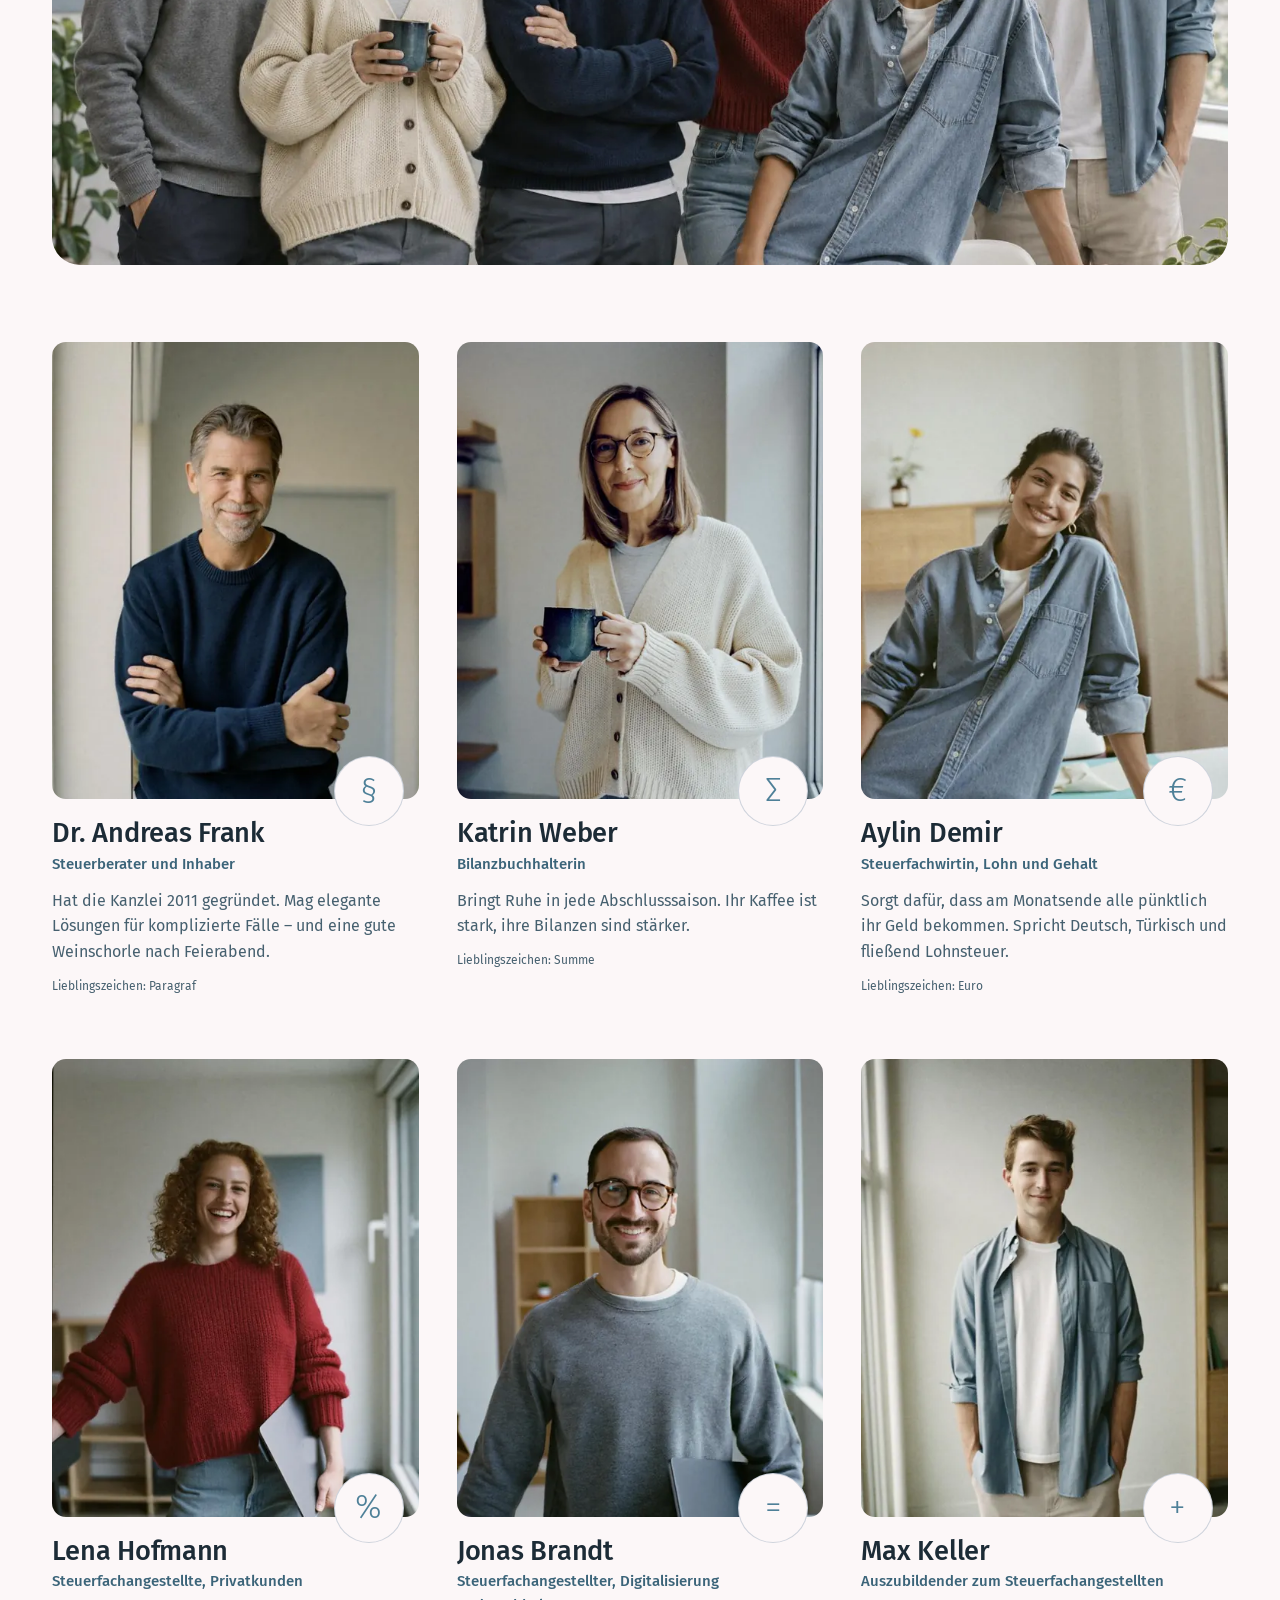
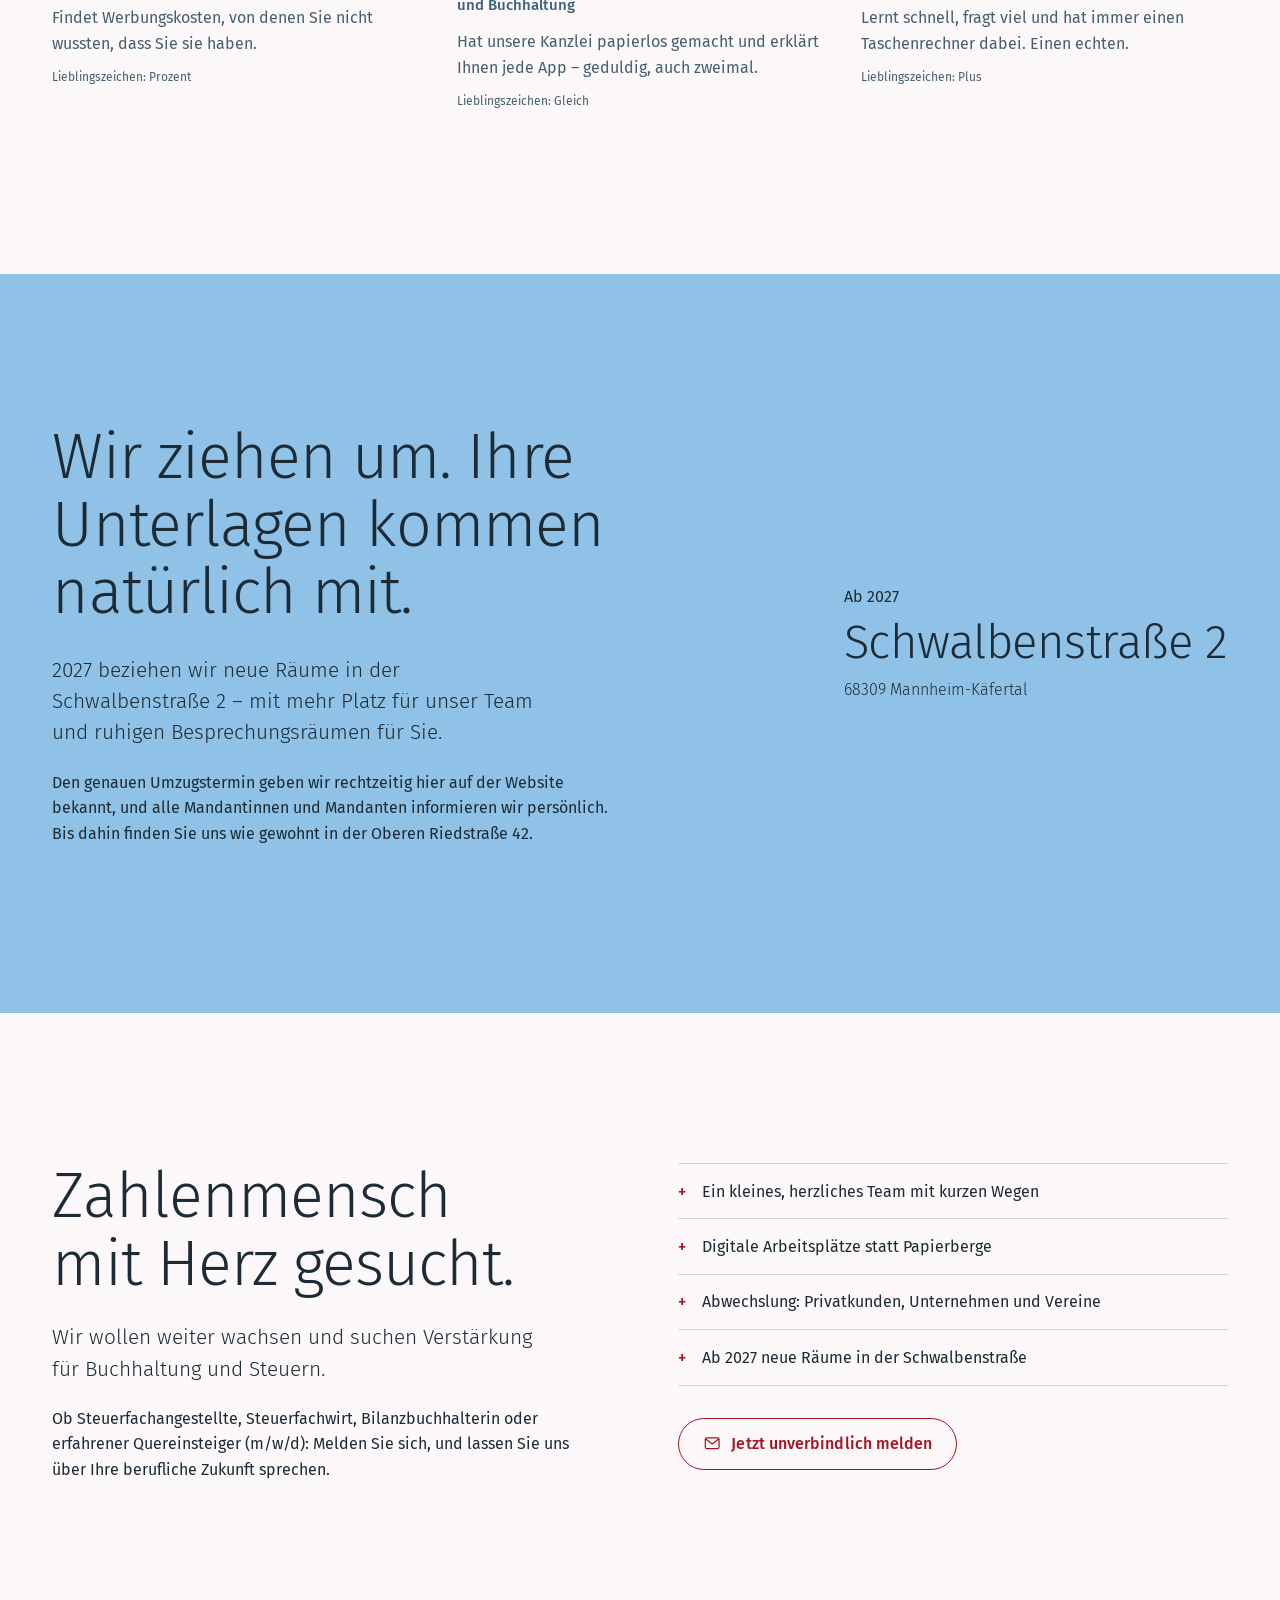
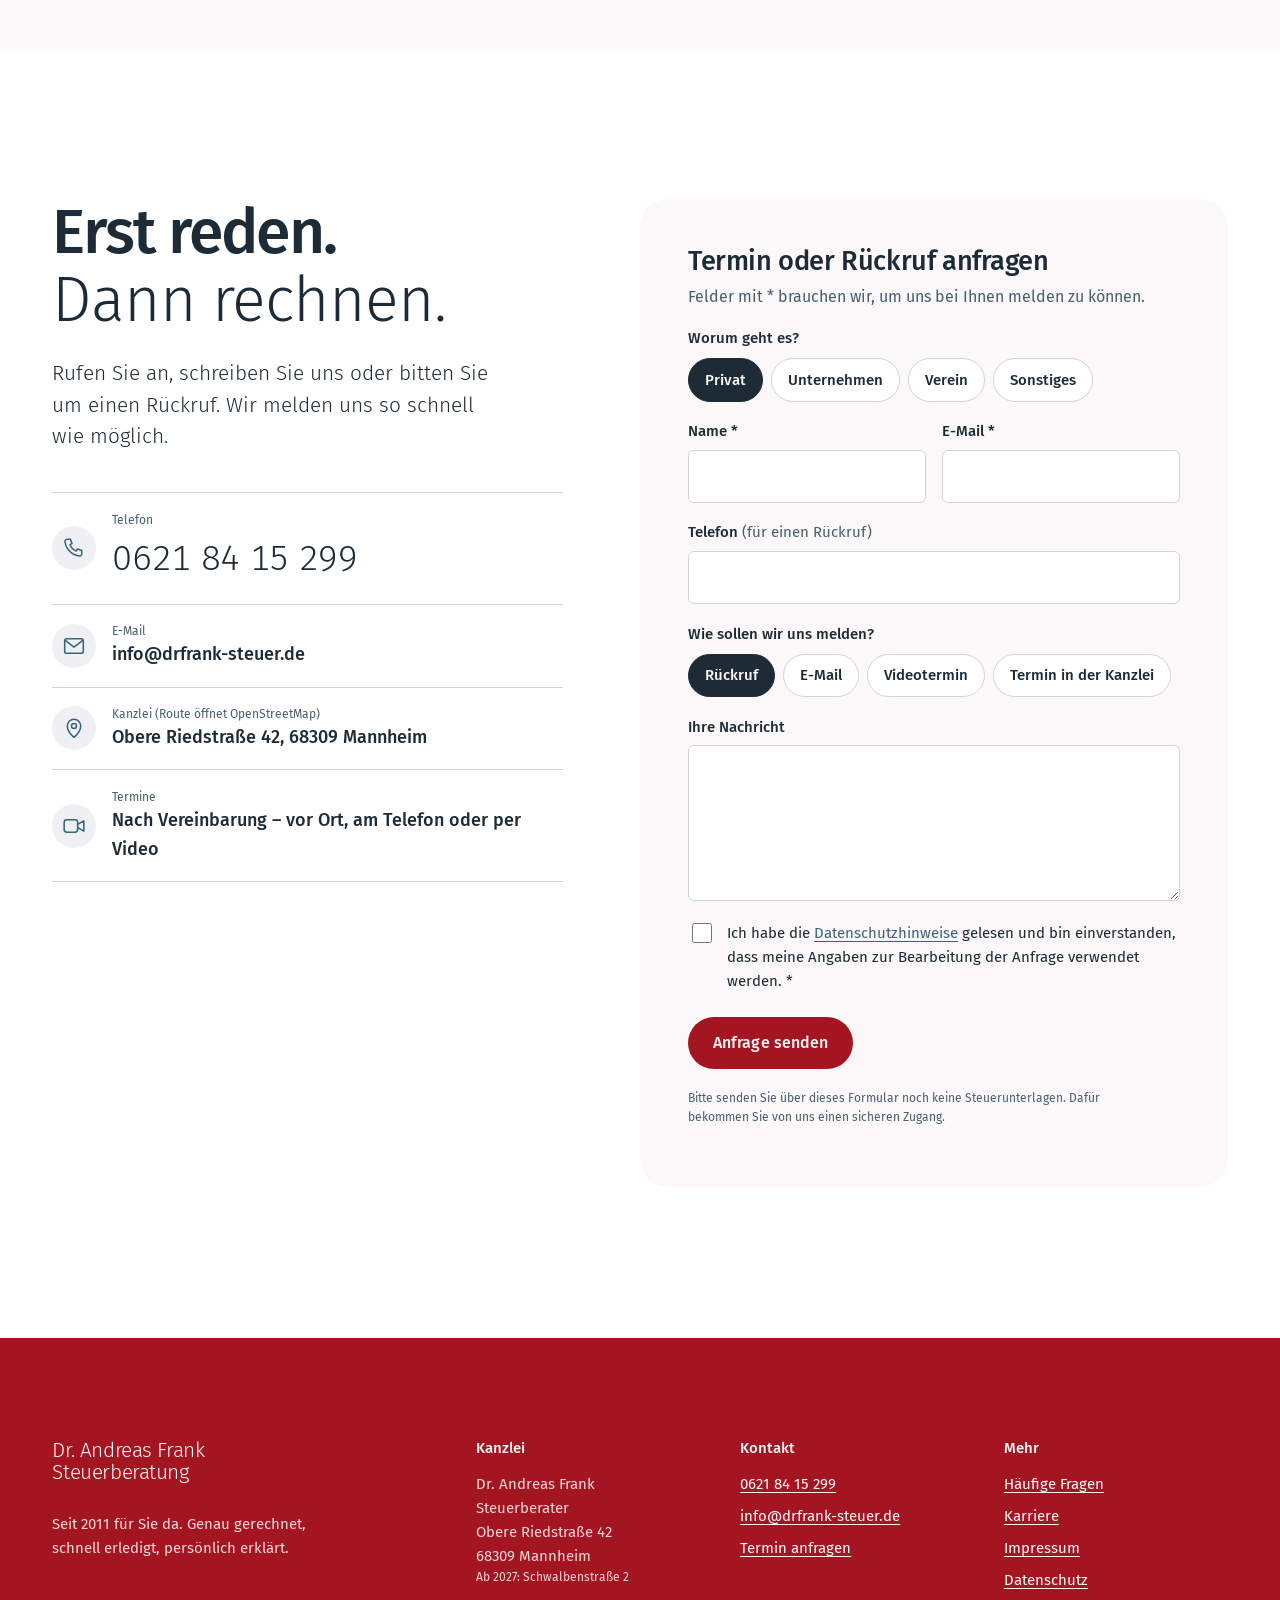
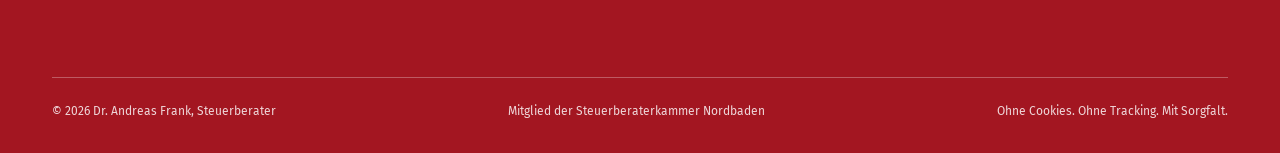
==== commit 21ba6fd8: "Fußzeile in Ruby, Wortmarke so groß wie die Kopfzeile in Endposition Co-Authored-By: Claude Opus 5.5" ====
--- a/index.html
+++ b/index.html
@@ -10,7 +10,7 @@
 <meta name="format-detection" content="telephone=no">
 <link rel="preload" href="assets/fonts/FiraSans-Light.woff" as="font" type="font/woff" crossorigin>
 <link rel="preload" href="assets/fonts/FiraSans-Regular.woff" as="font" type="font/woff" crossorigin>
-<link rel="stylesheet" href="assets/css/style.css?v=4c7e726f">
+<link rel="stylesheet" href="assets/css/style.css?v=70c0dcc7">
 <script src="assets/js/early.js?v=de8ec58e"></script>
 <link rel="icon" href="favicon.svg" type="image/svg+xml">
 <link rel="icon" href="favicon.ico" sizes="32x32">
--- a/assets/css/style.css
+++ b/assets/css/style.css
@@ -47,7 +47,7 @@
   --radius-l: 28px;
 
   --ease: cubic-bezier(.2,.7,.2,1);
-  --brand-fs: clamp(1.75rem, -0.6rem + 4vw, 3.25rem);  /* Wortmarke in Kopf- und Fußzeile gleich groß */
+  --brand-fs: clamp(1.75rem, -0.6rem + 4vw, 3.25rem);  /* Wortmarke Kopfzeile oben; Fußzeile = Endgröße der Kopfzeile (× --k) */
   --brand-x: min(40px, var(--gutter));  /* Wortmarke: 40 px vom linken Rand, außerhalb des Rasters */
   /* Kopfzeile: volle Höhe oben, beim Scrollen schrumpft die Wortmarke auf den Anteil --k */
   --hpad: clamp(.875rem, .5rem + 1vw, 1.375rem);
@@ -340,16 +340,19 @@
 .form__note { margin-top: 1.25rem; font-size: var(--fs-small); color: var(--ink-soft); }
 
 /* ---------- Fußzeile ---------- */
-.site-footer { background: var(--ink); color: var(--slate); padding-block: clamp(4rem, 8vw, 6.5rem) 2rem; font-size: .9375rem; }
+/* Fläche in Ruby; Fließtext Snow 85 % (5,6 : 1), Überschriften und Links Snow (7,3 : 1) */
+.site-footer { background: var(--ruby); color: rgba(252, 247, 248, .85); padding-block: clamp(4rem, 8vw, 6.5rem) 2rem; font-size: .9375rem; }
 .site-footer a { color: var(--snow); }
+.site-footer :focus-visible { outline-color: var(--snow); }  /* Ruby-Fokusrahmen wäre auf Ruby unsichtbar */
 .footer__grid { display: grid; grid-template-columns: minmax(24rem, 1.6fr) 1fr 1fr 1fr; gap: 2.5rem; }
-.footer__name, .footer__sub { margin: 0; color: var(--snow); }
+/* Wortmarke so groß wie in der Kopfzeile nach dem Scrollen (Endposition) */
+.footer__name, .footer__sub { margin: 0; color: var(--snow); font-size: calc(var(--brand-fs) * var(--k)); }
 .footer__sub { margin-bottom: 1.75rem; }
 .footer__brand p { max-width: 32ch; }
 .site-footer h2 { font-size: .9375rem; font-weight: 500; color: var(--snow); margin-bottom: 1rem; letter-spacing: 0; }
 .site-footer li { margin-bottom: .5rem; }
 .site-footer address { font-style: normal; }
-.footer__bottom { margin-top: clamp(3rem, 6vw, 5rem); padding-top: 1.5rem; border-top: 1px solid rgba(206, 211, 220, .25); display: flex; flex-wrap: wrap; justify-content: space-between; gap: 1rem; font-size: var(--fs-small); }
+.footer__bottom { margin-top: clamp(3rem, 6vw, 5rem); padding-top: 1.5rem; border-top: 1px solid rgba(252, 247, 248, .3); display: flex; flex-wrap: wrap; justify-content: space-between; gap: 1rem; font-size: var(--fs-small); }
 
 /* ---------- Mobile Aktionsleiste ---------- */
 .action-bar { display: none; }
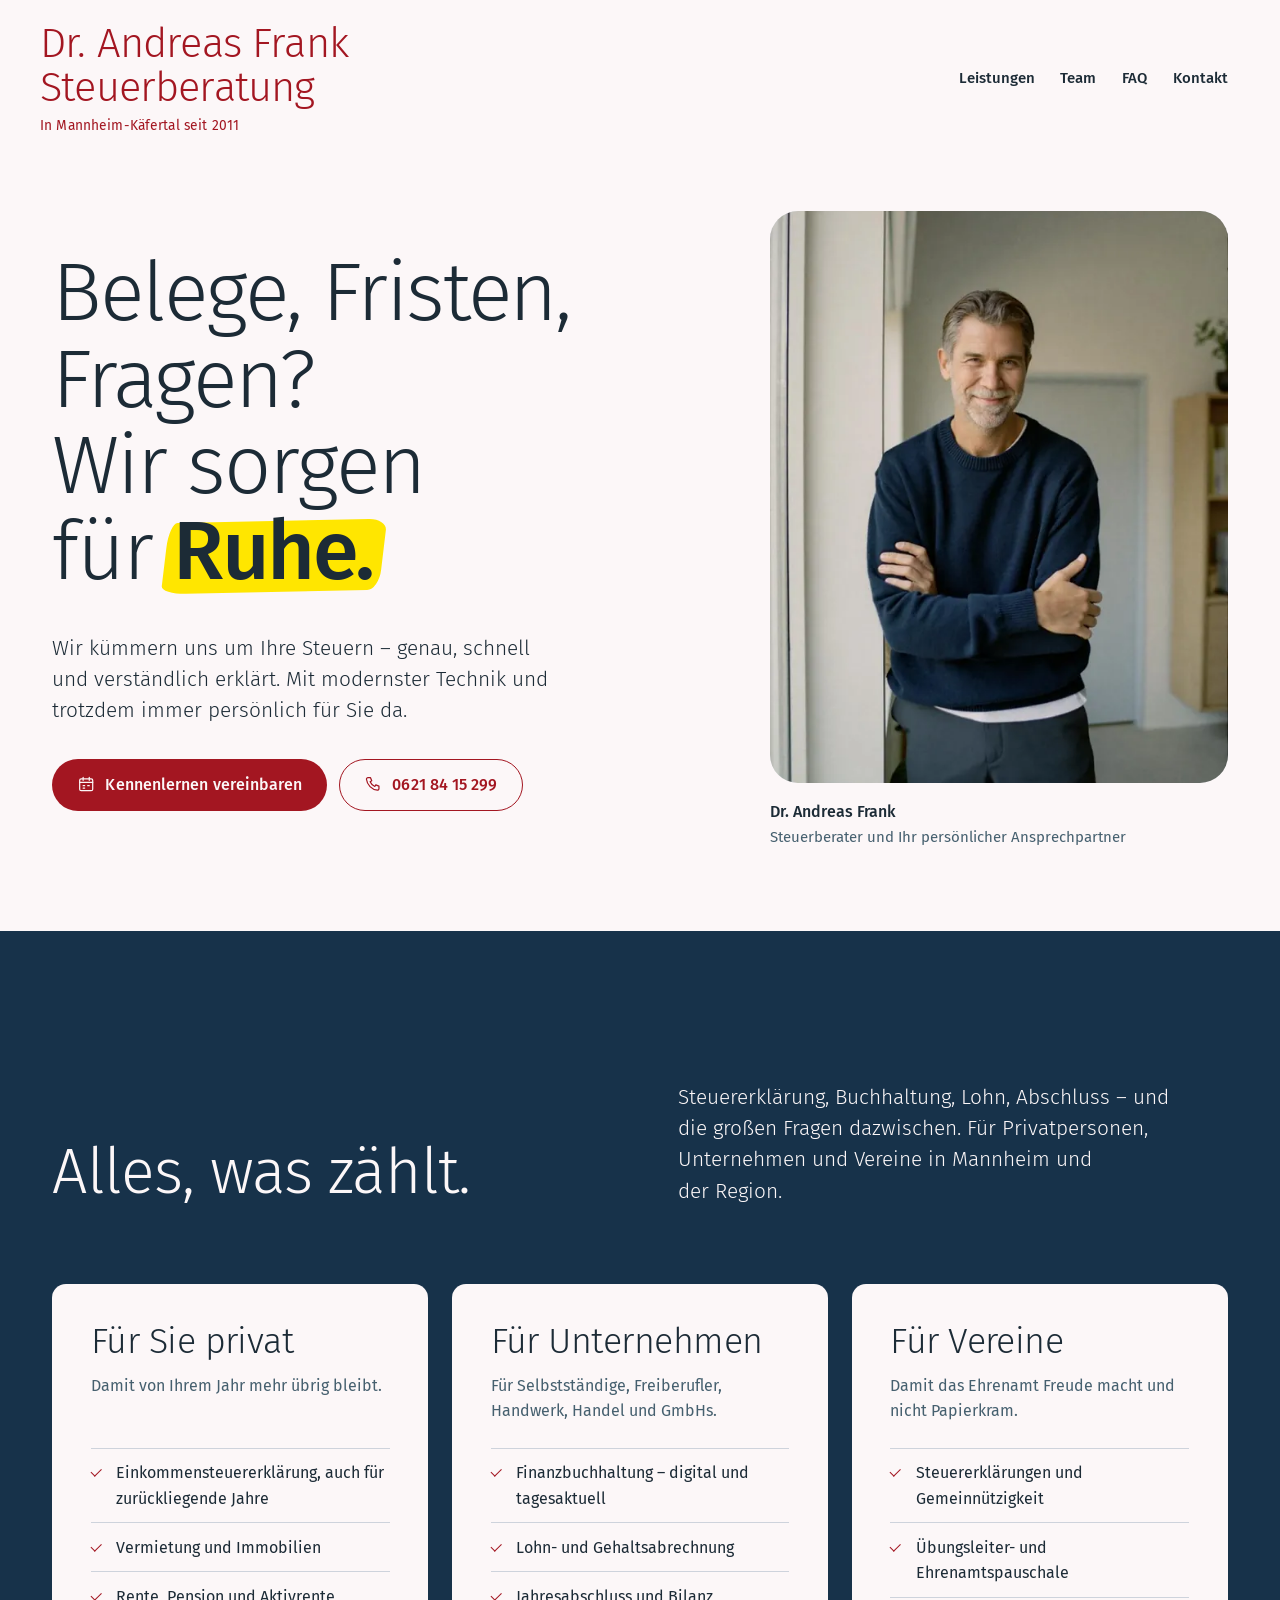
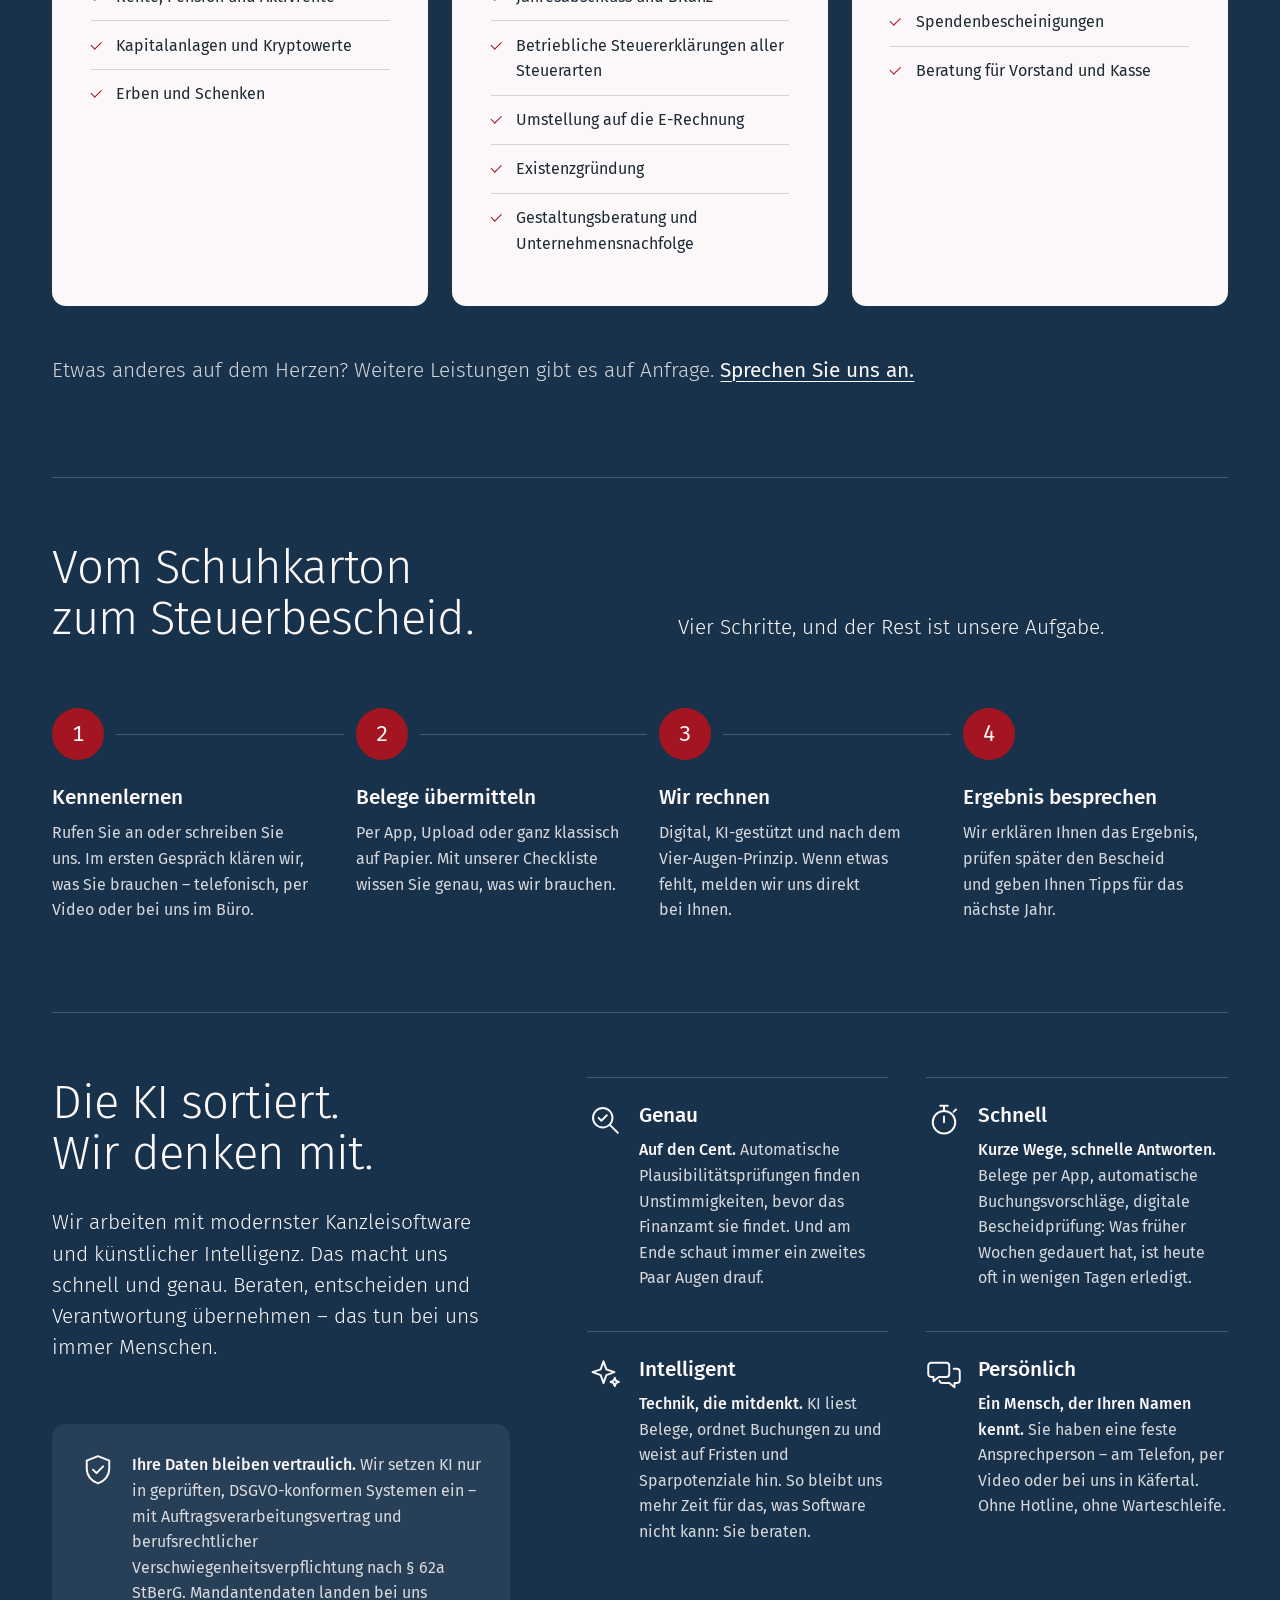
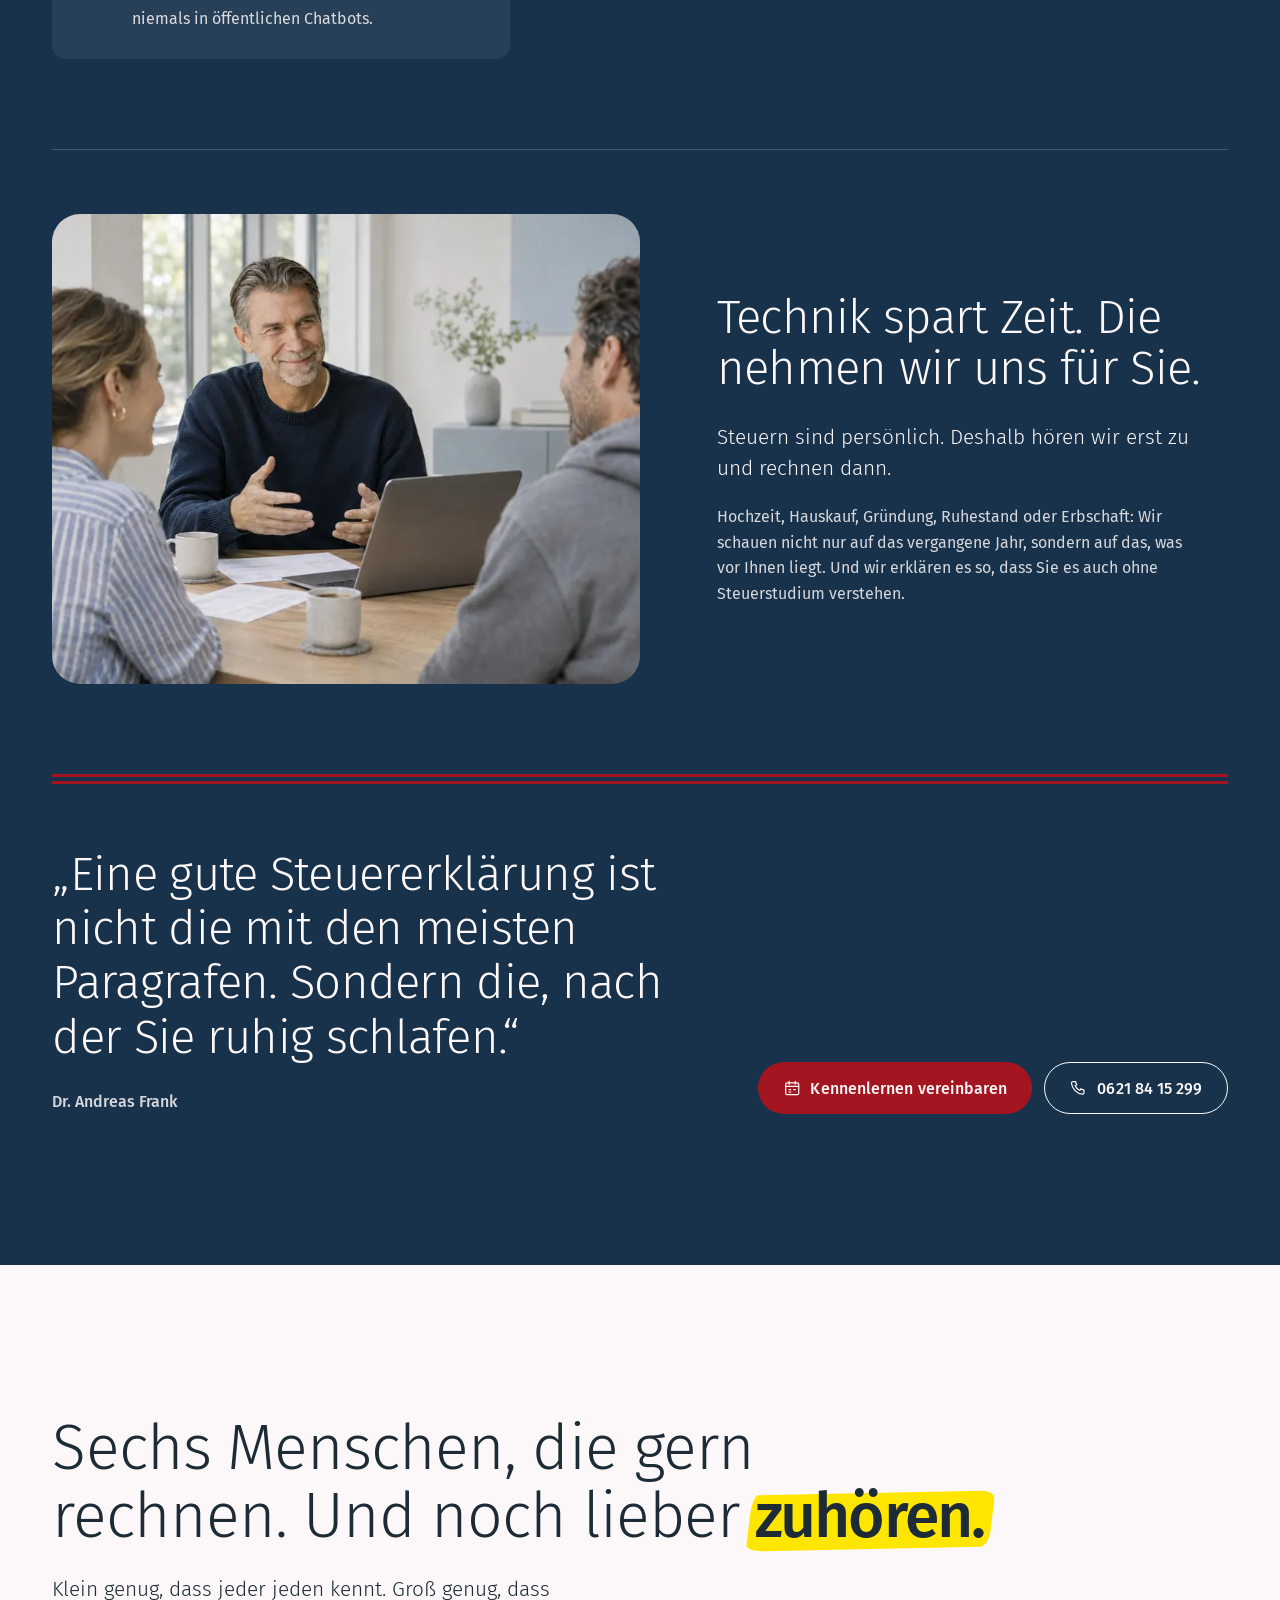
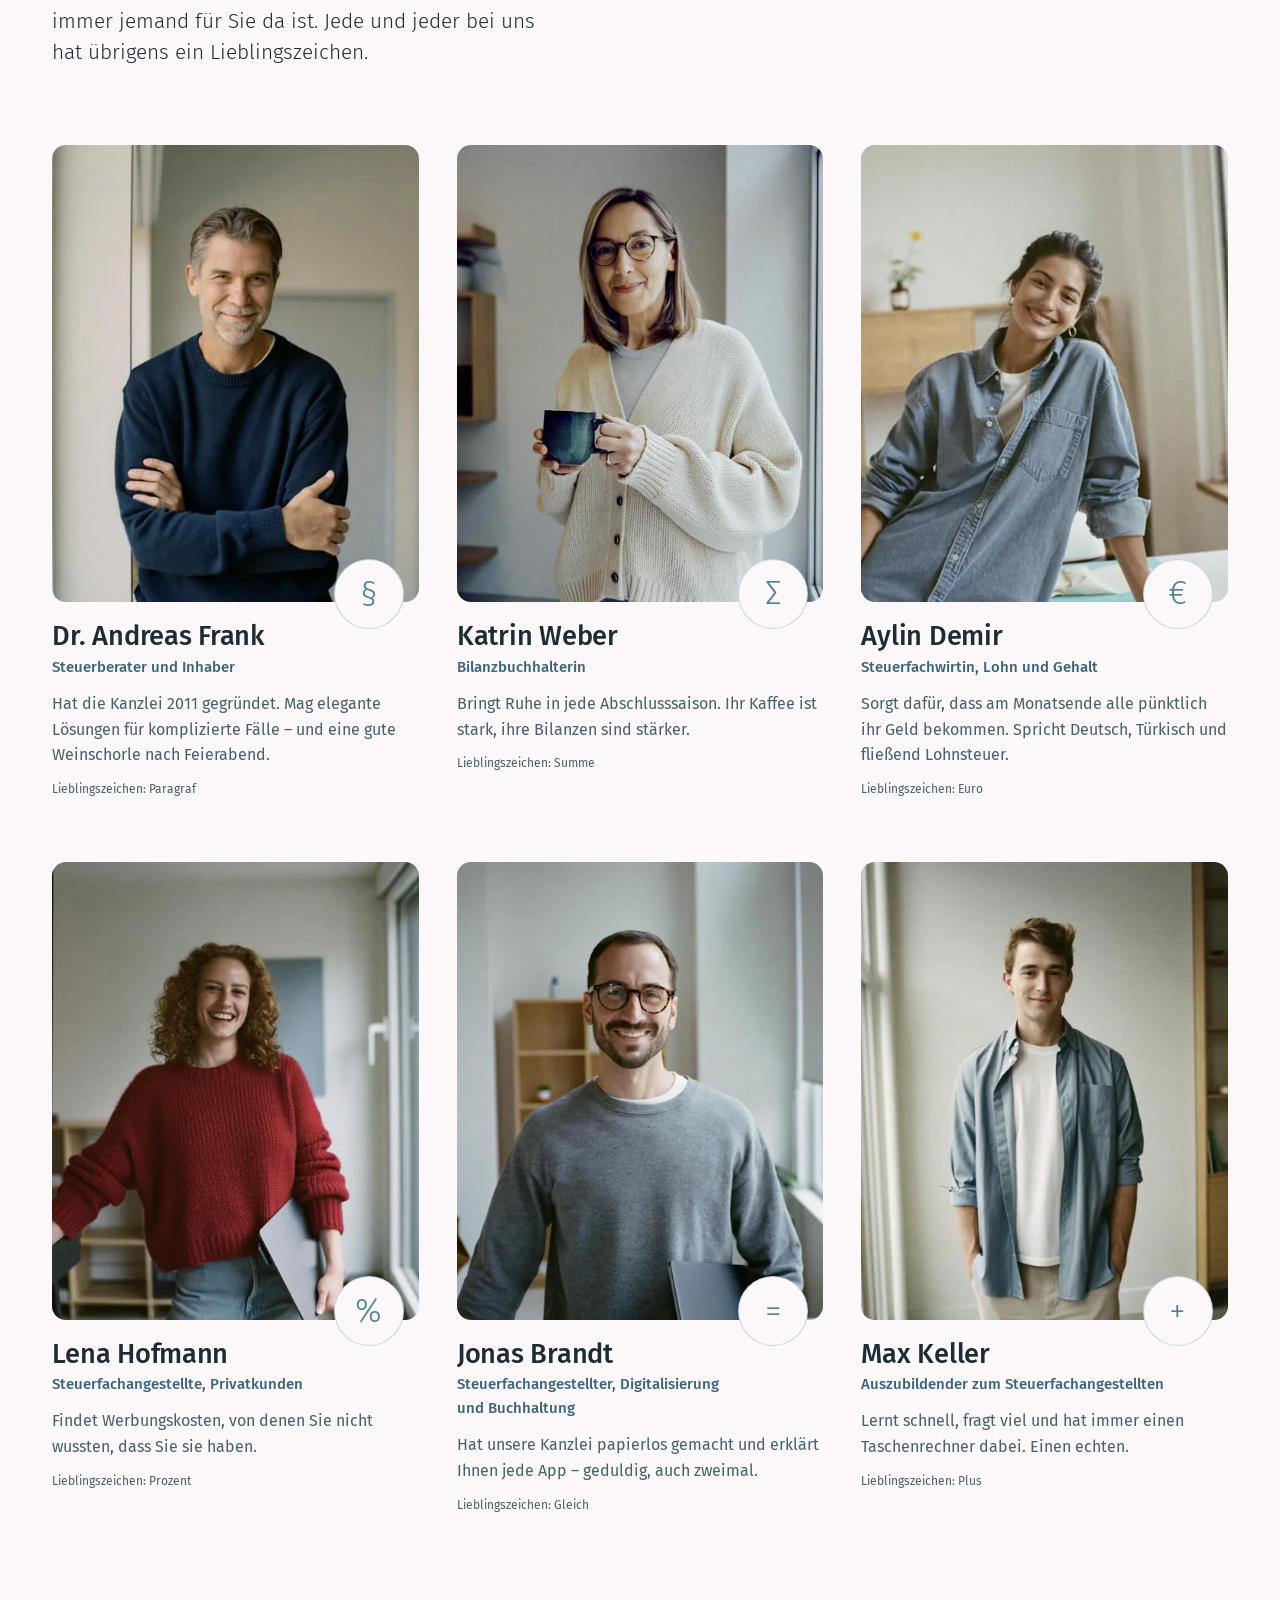
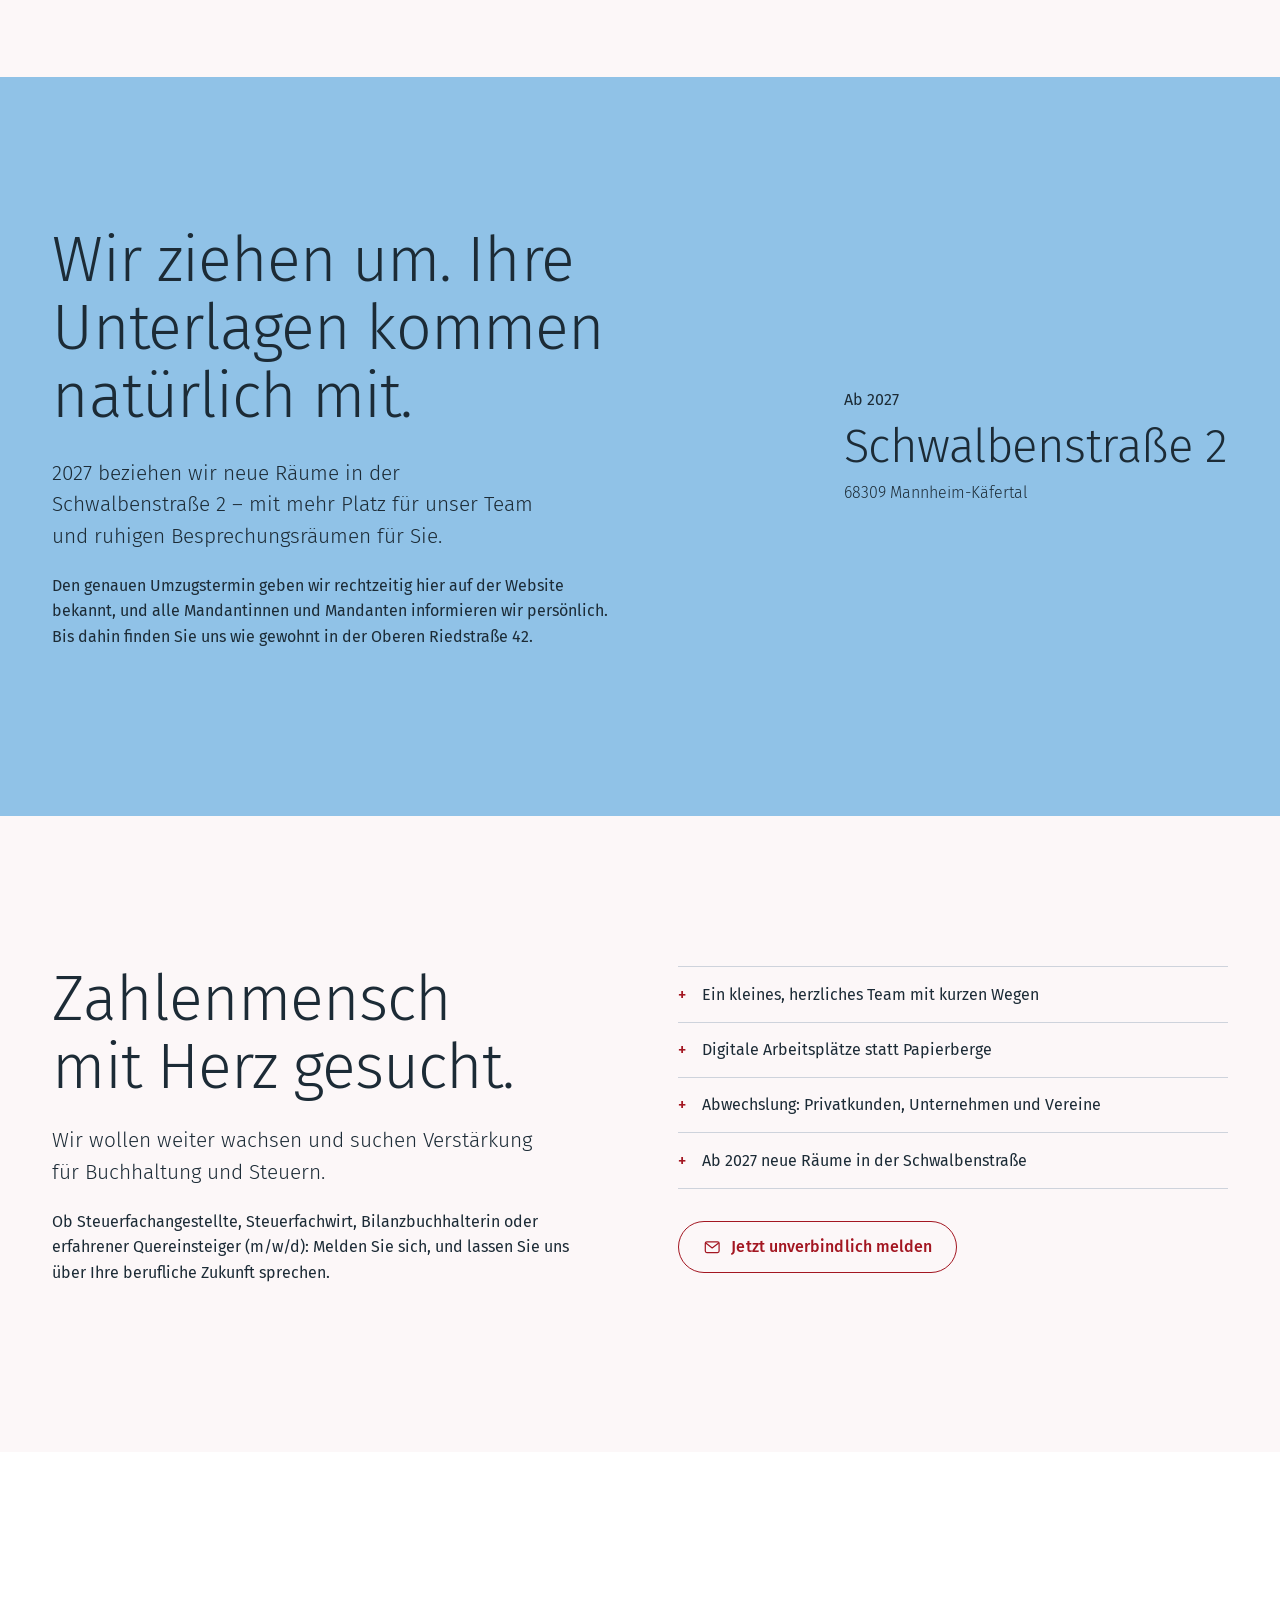
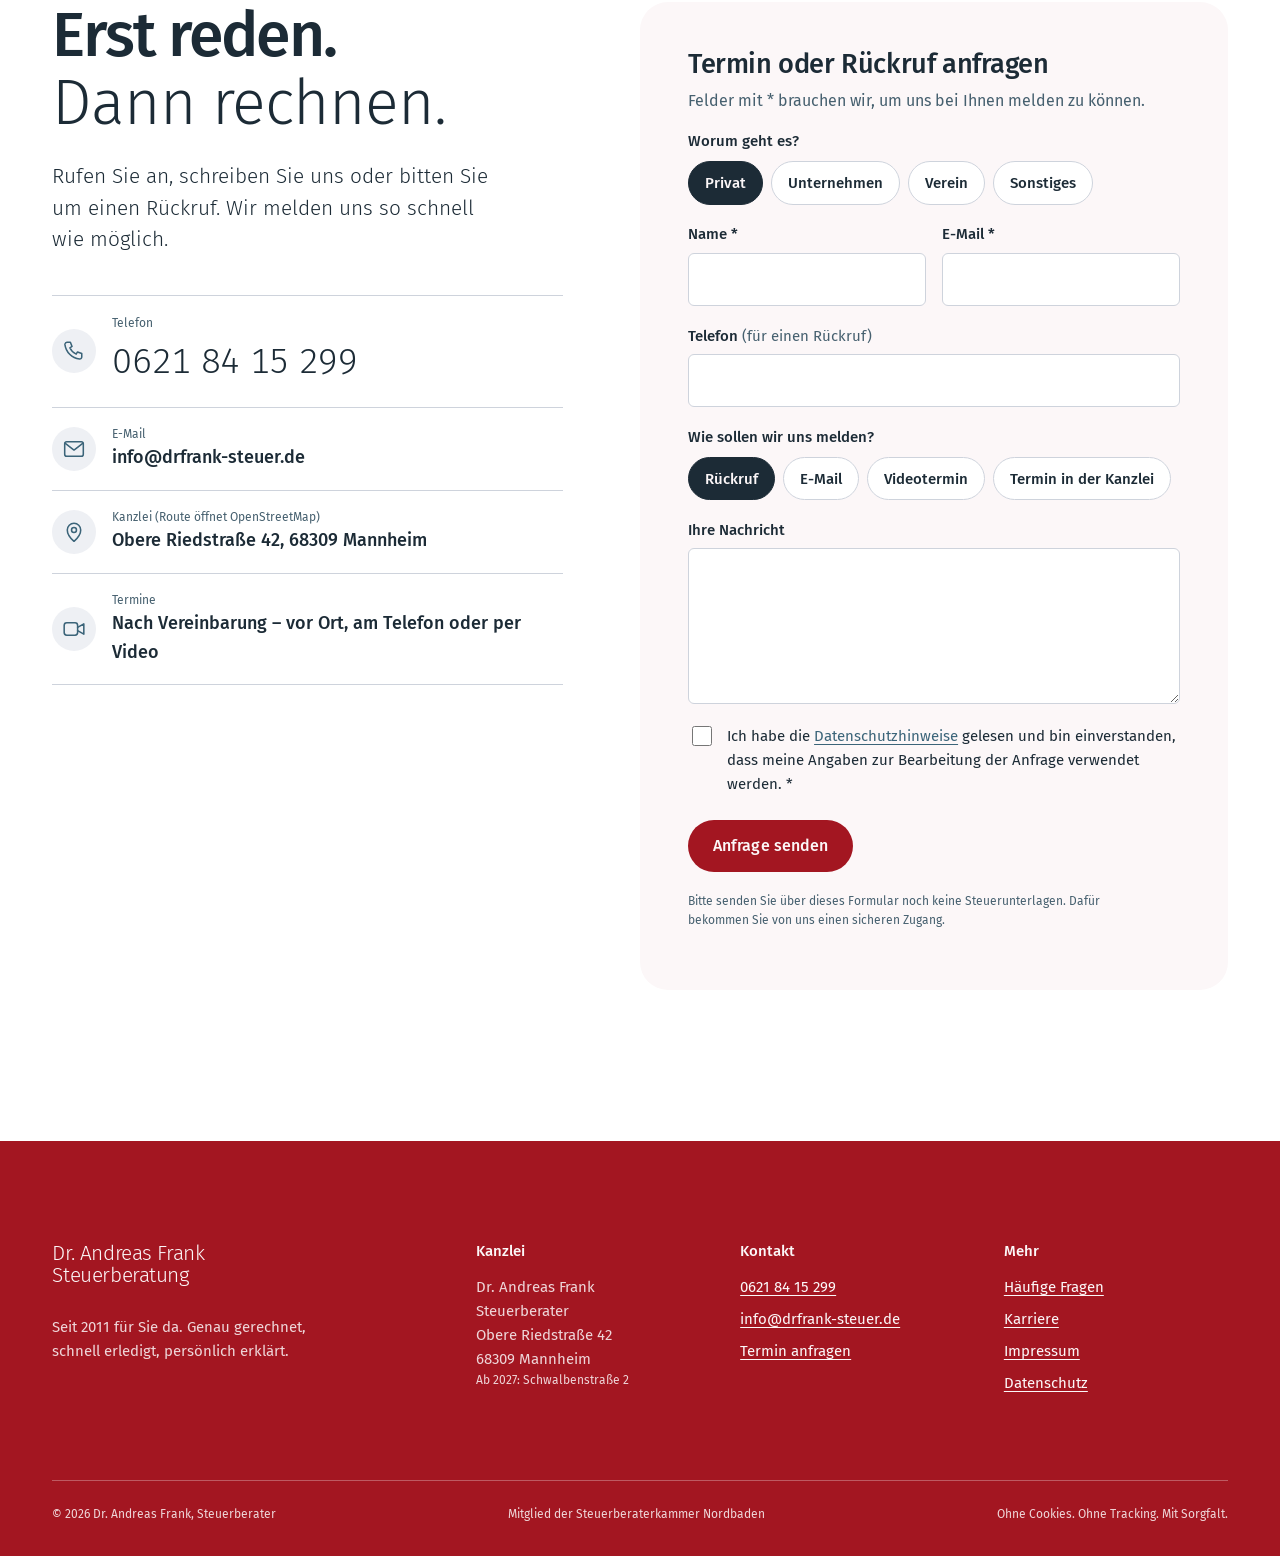
==== commit 7b3f88d2: "Leistungsbereich: Leistungen, Ablauf, Arbeitsweise und Persönlich in einem dunkelblauen Bereich „All" ====
--- a/index.html
+++ b/index.html
@@ -10,7 +10,7 @@
 <meta name="format-detection" content="telephone=no">
 <link rel="preload" href="assets/fonts/FiraSans-Light.woff" as="font" type="font/woff" crossorigin>
 <link rel="preload" href="assets/fonts/FiraSans-Regular.woff" as="font" type="font/woff" crossorigin>
-<link rel="stylesheet" href="assets/css/style.css?v=70c0dcc7">
+<link rel="stylesheet" href="assets/css/style.css?v=20732602">
 <script src="assets/js/early.js?v=de8ec58e"></script>
 <link rel="icon" href="favicon.svg" type="image/svg+xml">
 <link rel="icon" href="favicon.ico" sizes="32x32">
@@ -69,7 +69,6 @@
     <nav class="nav" id="hauptnavigation" aria-label="Hauptnavigation">
       <ul>
         <li><a href="#leistungen">Leistungen</a></li>
-        <li><a href="#arbeitsweise">Arbeitsweise</a></li>
         <li><a href="#team">Team</a></li>
         <li><a href="faq.html">FAQ</a></li>
         <li><a href="#kontakt">Kontakt</a></li>
@@ -106,13 +105,14 @@
     </div>
   </section>
 
-  <!-- ===== Leistungen ===== -->
-  <section class="section" id="leistungen" aria-labelledby="leistungen-title">
+  <!-- ===== Leistungen: alles an einer Stelle – was wir tun, wie es abläuft, wie wir arbeiten, was unterm Strich steht ===== -->
+  <section class="section offer" id="leistungen" aria-labelledby="leistungen-title">
     <div class="wrap">
-      <div class="section-head">
+      <div class="offer__head">
         <h2 id="leistungen-title">Alles, was zählt.</h2>
         <p class="lead">Steuererklärung, Buchhaltung, Lohn, Abschluss – und die großen Fragen dazwischen. Für Privatpersonen, Unternehmen und Vereine in Mannheim und der Region.</p>
       </div>
+
       <div class="services">
         <article class="service">
           <h3>Für Sie privat</h3>
@@ -150,84 +150,74 @@
         </article>
       </div>
       <p class="services-foot">Etwas anderes auf dem Herzen? Weitere Leistungen gibt es auf Anfrage. <a href="#kontakt">Sprechen Sie uns an.</a></p>
-    </div>
-  </section>
-
-  <!-- ===== Arbeitsweise: KI + Mensch ===== -->
-  <section class="section method" id="arbeitsweise" aria-labelledby="arbeitsweise-title">
-    <div class="wrap">
-      <div class="section-head">
-        <h2 id="arbeitsweise-title">Die KI sortiert. Wir denken mit.</h2>
-        <p class="lead">Wir arbeiten mit modernster Kanzleisoftware und künstlicher Intelligenz. Das macht uns schnell und genau. Beraten, entscheiden und Verantwortung übernehmen – das tun bei uns immer Menschen.</p>
-      </div>
-      <div class="principles">
-        <article class="principle">
-          <svg class="icon" aria-hidden="true"><use href="#i-lupe"/></svg>
-          <h3>Genau</h3>
-          <h4>Auf den Cent.</h4>
-          <p>Automatische Plausibilitätsprüfungen finden Unstimmigkeiten, bevor das Finanzamt sie findet. Und am Ende schaut immer ein zweites Paar Augen drauf.</p>
-        </article>
-        <article class="principle">
-          <svg class="icon" aria-hidden="true"><use href="#i-clock"/></svg>
-          <h3>Schnell</h3>
-          <h4>Kurze Wege, schnelle Antworten.</h4>
-          <p>Belege per App, automatische Buchungsvorschläge, digitale Bescheidprüfung: Was früher Wochen gedauert hat, ist heute oft in wenigen Tagen erledigt.</p>
-        </article>
-        <article class="principle">
-          <svg class="icon" aria-hidden="true"><use href="#i-spark"/></svg>
-          <h3>Intelligent</h3>
-          <h4>Technik, die mitdenkt.</h4>
-          <p>KI liest Belege, ordnet Buchungen zu und weist auf Fristen und Sparpotenziale hin. So bleibt uns mehr Zeit für das, was Software nicht kann: Sie beraten.</p>
-        </article>
-        <article class="principle">
-          <svg class="icon" aria-hidden="true"><use href="#i-talk"/></svg>
-          <h3>Persönlich</h3>
-          <h4>Ein Mensch, der Ihren Namen kennt.</h4>
-          <p>Sie haben eine feste Ansprechperson – am Telefon, per Video oder bei uns in Käfertal. Ohne Hotline, ohne Warteschleife.</p>
-        </article>
-      </div>
-      <div class="method__media">
-        <img src="assets/img/teamwork-960.webp" srcset="assets/img/teamwork-960.webp 960w, assets/img/teamwork.webp 1600w" sizes="(max-width: 960px) 100vw, 55vw" width="1600" height="1062" alt="Zwei Kolleginnen und Kollegen am Stehtisch, sie lacht und hält ein Tablet, er zeigt auf ein Diagramm am Bildschirm" loading="lazy">
+
+      <!-- Ablauf -->
+      <div class="offer__block" id="ablauf">
+        <div class="offer__sub">
+          <h3>Vom Schuhkarton zum Steuerbescheid.</h3>
+          <p class="lead">Vier Schritte, und der Rest ist unsere Aufgabe.</p>
+        </div>
+        <ol class="steps" role="list">
+          <li class="step"><span class="step__no" aria-hidden="true">1</span><h4>Kennenlernen</h4><p>Rufen Sie an oder schreiben Sie uns. Im ersten Gespräch klären wir, was Sie brauchen – telefonisch, per Video oder bei uns im Büro.</p></li>
+          <li class="step"><span class="step__no" aria-hidden="true">2</span><h4>Belege übermitteln</h4><p>Per App, Upload oder ganz klassisch auf Papier. Mit unserer Checkliste wissen Sie genau, was wir brauchen.</p></li>
+          <li class="step"><span class="step__no" aria-hidden="true">3</span><h4>Wir rechnen</h4><p>Digital, KI-gestützt und nach dem Vier-Augen-Prinzip. Wenn etwas fehlt, melden wir uns direkt bei Ihnen.</p></li>
+          <li class="step"><span class="step__no" aria-hidden="true">4</span><h4>Ergebnis besprechen</h4><p>Wir erklären Ihnen das Ergebnis, prüfen später den Bescheid und geben Ihnen Tipps für das nächste Jahr.</p></li>
+        </ol>
+      </div>
+
+      <!-- Arbeitsweise: KI + Mensch -->
+      <div class="offer__block offer__how" id="arbeitsweise">
+        <div class="offer__intro">
+          <h3>Die KI sortiert. Wir denken mit.</h3>
+          <p class="lead">Wir arbeiten mit modernster Kanzleisoftware und künstlicher Intelligenz. Das macht uns schnell und genau. Beraten, entscheiden und Verantwortung übernehmen – das tun bei uns immer Menschen.</p>
+        </div>
+        <ul class="pillars">
+          <li class="pillar">
+            <svg class="icon" aria-hidden="true"><use href="#i-lupe"/></svg>
+            <h4>Genau</h4>
+            <p><strong>Auf den Cent.</strong> Automatische Plausibilitätsprüfungen finden Unstimmigkeiten, bevor das Finanzamt sie findet. Und am Ende schaut immer ein zweites Paar Augen drauf.</p>
+          </li>
+          <li class="pillar">
+            <svg class="icon" aria-hidden="true"><use href="#i-clock"/></svg>
+            <h4>Schnell</h4>
+            <p><strong>Kurze Wege, schnelle Antworten.</strong> Belege per App, automatische Buchungsvorschläge, digitale Bescheidprüfung: Was früher Wochen gedauert hat, ist heute oft in wenigen Tagen erledigt.</p>
+          </li>
+          <li class="pillar">
+            <svg class="icon" aria-hidden="true"><use href="#i-spark"/></svg>
+            <h4>Intelligent</h4>
+            <p><strong>Technik, die mitdenkt.</strong> KI liest Belege, ordnet Buchungen zu und weist auf Fristen und Sparpotenziale hin. So bleibt uns mehr Zeit für das, was Software nicht kann: Sie beraten.</p>
+          </li>
+          <li class="pillar">
+            <svg class="icon" aria-hidden="true"><use href="#i-talk"/></svg>
+            <h4>Persönlich</h4>
+            <p><strong>Ein Mensch, der Ihren Namen kennt.</strong> Sie haben eine feste Ansprechperson – am Telefon, per Video oder bei uns in Käfertal. Ohne Hotline, ohne Warteschleife.</p>
+          </li>
+        </ul>
         <div class="trust">
           <svg class="icon" aria-hidden="true"><use href="#i-shield"/></svg>
-          <div>
-            <h3>Ihre Daten bleiben vertraulich.</h3>
-            <p>Wir setzen KI nur in geprüften, DSGVO-konformen Systemen ein – mit Auftragsverarbeitungsvertrag und berufsrechtlicher Verschwiegenheitsverpflichtung nach §&nbsp;62a StBerG. Mandantendaten landen bei uns niemals in öffentlichen Chatbots.</p>
-          </div>
-        </div>
-      </div>
-    </div>
-  </section>
-
-  <!-- ===== Persönlich ===== -->
-  <section class="section" aria-labelledby="persoenlich-title">
-    <div class="wrap personal">
-      <img src="assets/img/beratung-960.webp" srcset="assets/img/beratung-960.webp 960w, assets/img/beratung.webp 1600w" sizes="(max-width: 960px) 100vw, 55vw" width="1600" height="1062" alt="Dr. Andreas Frank im Gespräch mit einem Paar an einem Holztisch, auf dem Unterlagen, ein Laptop und Kaffeetassen stehen" loading="lazy">
-      <div>
-        <h2 id="persoenlich-title">Technik spart Zeit. Die nehmen wir uns für Sie.</h2>
-        <p class="lead">Steuern sind persönlich. Deshalb hören wir erst zu und rechnen dann.</p>
-        <p>Hochzeit, Hauskauf, Gründung, Ruhestand oder Erbschaft: Wir schauen nicht nur auf das vergangene Jahr, sondern auf das, was vor Ihnen liegt. Und wir erklären es so, dass Sie es auch ohne Steuerstudium verstehen.</p>
+          <p><strong>Ihre Daten bleiben vertraulich.</strong> Wir setzen KI nur in geprüften, DSGVO-konformen Systemen ein – mit Auftragsverarbeitungsvertrag und berufsrechtlicher Verschwiegenheitsverpflichtung nach §&nbsp;62a StBerG. Mandantendaten landen bei uns niemals in öffentlichen Chatbots.</p>
+        </div>
+      </div>
+
+      <!-- Persönlich, darunter das Zitat als Summe unterm Strich -->
+      <div class="offer__block offer__personal">
+        <img src="assets/img/beratung-960.webp" srcset="assets/img/beratung-960.webp 960w, assets/img/beratung.webp 1600w" sizes="(max-width: 960px) 100vw, 52vw" width="1600" height="1062" alt="Dr. Andreas Frank im Gespräch mit einem Paar an einem Holztisch, auf dem Unterlagen, ein Laptop und Kaffeetassen stehen" loading="lazy">
+        <div>
+          <h3>Technik spart Zeit. Die nehmen wir uns für Sie.</h3>
+          <p class="lead">Steuern sind persönlich. Deshalb hören wir erst zu und rechnen dann.</p>
+          <p>Hochzeit, Hauskauf, Gründung, Ruhestand oder Erbschaft: Wir schauen nicht nur auf das vergangene Jahr, sondern auf das, was vor Ihnen liegt. Und wir erklären es so, dass Sie es auch ohne Steuerstudium verstehen.</p>
+        </div>
+      </div>
+      <div class="offer__total">
         <blockquote class="quote">
-          <p>„Eine gute Steuererklärung ist nicht die mit den meisten Paragrafen. Sondern die, nach der Sie <span class="marker">ruhig schlafen.</span>“</p>
+          <p>„Eine gute Steuererklärung ist nicht die mit den meisten Paragrafen. Sondern die, nach der Sie ruhig schlafen.“</p>
           <footer>Dr. Andreas Frank</footer>
         </blockquote>
-      </div>
-    </div>
-  </section>
-
-  <!-- ===== Ablauf ===== -->
-  <section class="section ledger-section" aria-labelledby="ablauf-title">
-    <div class="wrap">
-      <div class="section-head">
-        <h2 id="ablauf-title">Vom Schuhkarton zum Steuerbescheid.</h2>
-        <p class="lead">Vier Schritte, und der Rest ist unsere Aufgabe.</p>
-      </div>
-      <ol class="steps" role="list">
-        <li class="step"><span class="step__no" aria-hidden="true">1</span><h3>Kennenlernen</h3><p>Rufen Sie an oder schreiben Sie uns. Im ersten Gespräch klären wir, was Sie brauchen – telefonisch, per Video oder bei uns im Büro.</p></li>
-        <li class="step"><span class="step__no" aria-hidden="true">2</span><h3>Belege übermitteln</h3><p>Per App, Upload oder ganz klassisch auf Papier. Mit unserer Checkliste wissen Sie genau, was wir brauchen.</p></li>
-        <li class="step"><span class="step__no" aria-hidden="true">3</span><h3>Wir rechnen</h3><p>Digital, KI-gestützt und nach dem Vier-Augen-Prinzip. Wenn etwas fehlt, melden wir uns direkt bei Ihnen.</p></li>
-        <li class="step"><span class="step__no" aria-hidden="true">4</span><h3>Ergebnis besprechen</h3><p>Wir erklären Ihnen das Ergebnis, prüfen später den Bescheid und geben Ihnen Tipps für das nächste Jahr.</p></li>
-      </ol>
+        <div class="btn-row">
+          <a class="btn btn--primary" href="#kontakt"><svg class="icon" aria-hidden="true"><use href="#i-calendar"/></svg>Kennenlernen vereinbaren</a>
+          <a class="btn btn--ghost" href="tel:+496218415299"><svg class="icon" aria-hidden="true"><use href="#i-phone"/></svg>0621 84 15 299</a>
+        </div>
+      </div>
     </div>
   </section>
 
@@ -238,9 +228,6 @@
         <h2 id="team-title">Sechs Menschen, die gern rechnen. Und noch lieber <span class="marker">zuhören.</span></h2>
         <p class="lead">Klein genug, dass jeder jeden kennt. Groß genug, dass immer jemand für Sie da ist. Jede und jeder bei uns hat übrigens ein Lieblingszeichen.</p>
       </div>
-      <figure class="team-photo">
-        <img src="assets/img/team-gruppe-960.webp" srcset="assets/img/team-gruppe-960.webp 960w, assets/img/team-gruppe.webp 1600w" sizes="(max-width: 1320px) 100vw, 1320px" width="1600" height="1062" alt="Das sechsköpfige Team der Kanzlei steht entspannt und lachend in einem hellen Büro" loading="lazy">
-      </figure>
       <div class="team">
         <article class="member">
           <div class="member__photo">
--- a/assets/css/style.css
+++ b/assets/css/style.css
@@ -18,6 +18,7 @@
   --slate: #CED3DC;       /* Pale Slate – Linien, ruhige Flächen */
   --air: #4E8098;         /* Air Force Blue – Marke, große Flächen, Zeichen */
   --sky: #90C2E7;         /* Sky Blue – helle Akzentflächen */
+  --navy: #17324A;        /* Dunkelblau – Fläche des Leistungsbereichs (abgeleitet aus Air Force Blue; Snow darauf 12 : 1) */
   /* Abgeleitet (für lesbare Texte, WCAG AA) */
   --ink: #1C2B36;         /* Schrift auf hellen Flächen (13,7 : 1 auf Snow) */
   --ink-soft: #46606F;    /* Sekundärtext (6,3 : 1 auf Snow) */
@@ -25,7 +26,7 @@
   --ruby-deep: #86111A;   /* Hover für Ruby */
   --slate-soft: #EEF0F4;  /* sehr helle Fläche */
   --white: #FFFFFF;
-  --marker: #FFE600;      /* Textmarker – „Ruhe.“ und drei weitere Stellen auf hellem Grund */
+  --marker: #FFE600;      /* Textmarker – „Ruhe.“ und zwei weitere Stellen auf hellem Grund */
 
   /* Typo-Skala (Perfect Fourth 1.333) mit Clamping 360 → 1440 px */
   --fs-h1: clamp(2.75rem, 1.7967rem + 4.2370vw, 5.61rem);
@@ -192,7 +193,7 @@
 .hero__figure { grid-column: 2; grid-row: 1 / 3; align-self: center; }
 
 .hero__title { font-size: var(--fs-h1); font-weight: 300; line-height: 1.04; letter-spacing: -0.025em; max-width: 11.5ch; margin: 0 0 clamp(1.5rem, 3vw, 2.5rem); text-wrap: balance; }
-/* Textmarker: knallgelb, leicht schräg wie von Hand gezogen („Ruhe.“, Zitat, Team, Kontakt) */
+/* Textmarker: knallgelb, leicht schräg wie von Hand gezogen („Ruhe.“, Team, Kontakt) */
 .marker { position: relative; z-index: 0; display: inline-block; font-weight: 500; letter-spacing: -0.03em; }
 .marker::before {
   content: ""; position: absolute; z-index: -1; left: -.1em; right: -.12em; top: .16em; bottom: .02em;
@@ -211,59 +212,85 @@
 .section-head { display: grid; gap: 1.5rem; margin-bottom: clamp(3rem, 6vw, 5.5rem); max-width: 60rem; }
 .section-head p { margin: 0; }
 
-/* ---------- Leistungen ---------- */
-.services { display: grid; grid-template-columns: repeat(3, minmax(0, 1fr)); gap: clamp(2.5rem, 5vw, 5rem); }
-/* Überschrift, Satz und Liste stehen in allen drei Spalten auf einer Höhe */
+/* ---------- Leistungen: ein dunkelblauer Bereich mit allem, was zählt ----------
+   Reihenfolge: was wir tun (drei Karten) · Ablauf (vier Schritte) · Arbeitsweise (KI + Mensch) ·
+   Persönlich · Zitat als Summe unterm Strich (doppelter Strich in Ruby = Endsumme).
+   Farben: Dunkelblau als Fläche, Ruby für Haken, Schrittnummern, Summenstrich und Call to Action.
+   Ruby auf Dunkelblau nur als Fläche oder dicke Linie, nie als Schrift (zu wenig Kontrast). */
+.offer {
+  --on: rgba(252, 247, 248, .84);     /* Fließtext auf Dunkelblau (9 : 1) */
+  --rule: rgba(252, 247, 248, .2);    /* feine Linien auf Dunkelblau */
+  background: var(--navy); color: var(--snow);
+}
+.offer h2, .offer h3, .offer h4 { color: var(--snow); }
+.offer a:not(.btn) { color: var(--snow); }
+.offer a:not(.btn):hover { color: var(--snow); text-decoration-thickness: 2px; }
+.offer :focus-visible { outline-color: var(--snow); }  /* Ruby-Fokusrahmen wäre auf Dunkelblau kaum sichtbar */
+.offer ::selection { background: var(--snow); color: var(--navy); }
+
+.offer__head, .offer__sub { display: grid; grid-template-columns: minmax(0, 1fr) minmax(0, 1fr); gap: 1.5rem clamp(2.5rem, 6vw, 6rem); align-items: end; }
+.offer__head { margin-bottom: clamp(3rem, 6vw, 5rem); }
+.offer__sub { margin-bottom: clamp(2.5rem, 5vw, 4rem); }
+.offer__head p, .offer__sub p { margin: 0; }
+.offer__sub h3, .offer__how h3, .offer__personal h3 { font-size: var(--fs-h3); }
+.offer .lead { color: var(--snow); }
+.offer__block { margin-top: clamp(3.5rem, 7vw, 6rem); padding-top: clamp(2.5rem, 5vw, 4.5rem); border-top: 1px solid var(--rule); }
+
+/* Was wir tun: drei helle Karten, Überschrift, Satz und Liste in allen drei auf einer Höhe */
+.services { display: grid; grid-template-columns: repeat(3, minmax(0, 1fr)); gap: clamp(1rem, 2vw, 1.5rem); }
 @media (min-width: 961px) {
   .services { row-gap: 0; }
   .service { display: grid; grid-row: span 3; grid-template-rows: subgrid; align-content: start; }
 }
-.service h3 { font-size: var(--fs-h4); margin-bottom: .75rem; }
+.service { background: var(--snow); color: var(--ink); border-radius: var(--radius-m); padding: clamp(1.75rem, 3vw, 2.5rem); }
+.offer .service h3 { color: var(--ink); font-size: var(--fs-h4); margin-bottom: .75rem; }
 .service > p { color: var(--ink-soft); margin-bottom: 1.5rem; }
 .service li { position: relative; padding: .7rem 0 .7rem 1.6rem; border-top: 1px solid var(--slate); }
-.service li:last-child { border-bottom: 1px solid var(--slate); }
 .service li::before { content: ""; position: absolute; left: 0; top: 1.2rem; width: .65rem; height: .35rem; border-left: 1.75px solid var(--ruby); border-bottom: 1.75px solid var(--ruby); transform: rotate(-45deg); }
-.services-foot { margin-top: clamp(3rem, 5vw, 4.5rem); font-size: var(--fs-h6); font-weight: 300; }
+.services-foot { margin: clamp(2rem, 4vw, 3rem) 0 0; font-size: var(--fs-h6); font-weight: 300; color: var(--on); max-width: none; }
 .services-foot a { font-weight: 400; }
 
-/* ---------- T-Konto ---------- */
-.ledger-section { background: var(--white); }
-
-/* ---------- Arbeitsweise (große blaue Fläche) ---------- */
-.method { background: var(--air); color: var(--white); }
-.method .section-head h2 { color: var(--white); }
-.method .section-head .lead { font-size: var(--fs-h5); max-width: 40ch; color: var(--white); }
-.principles { display: grid; grid-template-columns: repeat(2, minmax(0, 1fr)); gap: clamp(1rem, 2vw, 1.5rem); }
-.principle { background: var(--snow); color: var(--ink); border-radius: var(--radius-m); padding: clamp(1.75rem, 3vw, 2.75rem); display: grid; grid-template-columns: auto 1fr; gap: .25rem 1.5rem; align-items: start; }
-.principle .icon { grid-row: span 3; width: 3rem; height: 3rem; color: var(--air); stroke-width: 1.25; }
-.principle h3 { font-size: .875rem; font-weight: 500; color: var(--air-deep); }
-.principle h4 { font-size: var(--fs-h5); font-weight: 400; letter-spacing: -0.01em; line-height: 1.2; margin-bottom: .75rem; }
-.principle p { margin: 0; color: var(--ink-soft); }
-.method__media { display: grid; grid-template-columns: minmax(0, 1.4fr) minmax(0, 1fr); gap: clamp(1.5rem, 4vw, 4rem); align-items: center; margin-top: clamp(3rem, 6vw, 5.5rem); }
-.method__media img { width: 100%; border-radius: var(--radius-l); aspect-ratio: 3 / 2; object-fit: cover; }
-.trust { display: grid; grid-template-columns: auto 1fr; gap: 1.25rem; align-items: start; }
-.trust .icon { width: 2.75rem; height: 2.75rem; stroke-width: 1.3; color: var(--sky); }
-.trust h3 { font-size: var(--fs-h5); font-weight: 500; margin-bottom: .75rem; color: var(--white); }
-.trust p { font-size: 1.0625rem; margin: 0; color: var(--white); }
-
-/* ---------- Persönlich ---------- */
-.personal { display: grid; grid-template-columns: minmax(0, 1.25fr) minmax(0, 1fr); gap: clamp(2.5rem, 6vw, 6rem); align-items: center; }
-.personal img { width: 100%; aspect-ratio: 4 / 3.2; object-fit: cover; object-position: 60% 30%; border-radius: var(--radius-l); }
-.personal h2 { margin-bottom: 1.75rem; }
-.quote { margin: 2.5rem 0 0; padding-left: 1.5rem; border-left: 3px solid var(--sky); }
-.quote p { font-size: var(--fs-h6); font-weight: 300; font-style: normal; margin-bottom: .75rem; }
-.quote footer { font-size: .9375rem; color: var(--ink-soft); }
-
-/* ---------- Ablauf (echte Reihenfolge → Nummern) ---------- */
-.steps { display: grid; grid-template-columns: repeat(4, minmax(0, 1fr)); gap: clamp(1.5rem, 3vw, 3rem); counter-reset: step; }
-.step { border-top: 1px solid var(--ink); padding-top: 1.5rem; }
-.step__no { display: block; font-size: var(--fs-h3); font-weight: 300; color: var(--air); line-height: 1; margin-bottom: 1.25rem; font-variant-numeric: tabular-nums; }
-.step h3 { font-size: var(--fs-h6); font-weight: 500; margin-bottom: .6rem; }
-.step p { color: var(--ink-soft); margin: 0; }
+/* Ablauf: echte Reihenfolge, deshalb Nummern – Ruby-Kreise auf einer feinen Linie */
+.steps { --gap: clamp(1.5rem, 3vw, 3rem); --dot: 3.25rem; display: grid; grid-template-columns: repeat(4, minmax(0, 1fr)); gap: var(--gap); }
+.step { position: relative; }
+.step:not(:last-child)::before { content: ""; position: absolute; top: calc(var(--dot) / 2); left: calc(var(--dot) + .75rem); right: calc(.75rem - var(--gap)); height: 1px; background: var(--rule); }
+.step__no { display: grid; place-items: center; width: var(--dot); height: var(--dot); margin-bottom: 1.5rem; border-radius: 50%; background: var(--ruby); color: var(--snow); font-size: 1.375rem; font-weight: 400; line-height: 1; font-variant-numeric: tabular-nums; }
+.step h4 { font-size: var(--fs-h6); font-weight: 500; letter-spacing: 0; line-height: 1.3; margin-bottom: .6rem; }
+.step p { color: var(--on); margin: 0; }
+
+/* Arbeitsweise: links Haltung und Datenschutz, rechts vier Eigenschaften (mobil: Datenschutz zuletzt) */
+.offer__how { display: grid; grid-template-columns: minmax(0, 5fr) minmax(0, 7fr); grid-template-rows: auto 1fr; grid-template-areas: "intro pillars" "trust pillars"; gap: 2.5rem clamp(2.5rem, 6vw, 6rem); align-items: start; }
+.offer__intro { grid-area: intro; }
+.pillars { grid-area: pillars; }
+.trust { grid-area: trust; align-self: end; }
+.offer__how h3 { margin-bottom: 1.75rem; }
+.pillars { display: grid; grid-template-columns: repeat(2, minmax(0, 1fr)); gap: 2.5rem clamp(1.5rem, 3vw, 2.5rem); }
+.pillar { display: grid; grid-template-columns: auto minmax(0, 1fr); gap: .5rem 1rem; align-content: start; padding-top: 1.5rem; border-top: 1px solid var(--rule); }
+.pillar .icon { grid-row: span 2; width: 2.25rem; height: 2.25rem; stroke-width: 1.3; }
+.pillar h4 { font-size: var(--fs-h6); font-weight: 500; letter-spacing: 0; line-height: 1.3; }
+.pillar p { margin: 0; color: var(--on); }
+.pillar strong, .trust strong { font-weight: 500; color: var(--snow); }
+.trust { display: grid; grid-template-columns: auto minmax(0, 1fr); gap: 1rem; align-items: start; padding: clamp(1.25rem, 2.5vw, 1.75rem); border-radius: var(--radius-m); background: rgba(252, 247, 248, .07); }
+.trust .icon { width: 2.25rem; height: 2.25rem; stroke-width: 1.3; }
+.trust p { margin: 0; color: var(--on); max-width: none; }
+
+/* Persönlich */
+.offer__personal { display: grid; grid-template-columns: minmax(0, 1.15fr) minmax(0, 1fr); gap: 2.5rem clamp(2.5rem, 6vw, 6rem); align-items: center; }
+.offer__personal img { width: 100%; aspect-ratio: 4 / 3.2; object-fit: cover; object-position: 60% 30%; border-radius: var(--radius-l); }
+.offer__personal h3 { margin-bottom: 1.75rem; }
+.offer__personal .lead { margin-bottom: 1.25rem; }
+.offer__personal p:not(.lead) { color: var(--on); margin: 0; }
+
+/* Zitat: die Summe unterm Strich – doppelter Strich in Ruby über die ganze Breite */
+.offer__total { display: grid; grid-template-columns: minmax(0, 1fr) auto; gap: 2.5rem clamp(2.5rem, 6vw, 6rem); align-items: end; margin-top: clamp(3.5rem, 7vw, 6rem); padding-top: clamp(2.5rem, 5vw, 4rem); border-top: 10px double var(--ruby); }
+.quote { margin: 0; }
+.quote p { font-size: var(--fs-h3); font-weight: 300; line-height: 1.15; letter-spacing: -0.015em; max-width: 24ch; margin-bottom: 1.5rem; color: var(--snow); }
+.quote footer { font-size: 1rem; font-weight: 500; color: var(--on); }
+.offer__total .btn-row { justify-content: flex-end; }
+.offer .btn--ghost { color: var(--snow); border-color: var(--snow); }
+.offer .btn--ghost:hover { background: var(--snow); color: var(--navy); }
 
 /* ---------- Team ---------- */
-.team-photo { margin: 0 0 clamp(3rem, 6vw, 5rem); }
-.team-photo img { width: 100%; aspect-ratio: 16 / 8; object-fit: cover; object-position: 50% 30%; border-radius: var(--radius-l); }
 .team { display: grid; grid-template-columns: repeat(3, minmax(0, 1fr)); gap: clamp(2rem, 4vw, 3.5rem) clamp(1.25rem, 3vw, 2.5rem); }
 .member { position: relative; }
 .member__photo { position: relative; margin-bottom: 1.25rem; }
@@ -366,7 +393,7 @@
   .action-bar .btn--light { background: transparent; color: var(--snow); }
   body { padding-bottom: 5.5rem; }
   /* Mobil übernimmt die Leiste unten Termin und Anruf – im Hero keine Buttons */
-  .hero .btn-row { display: none; }
+  .hero .btn-row, .offer__total .btn-row { display: none; }
   .hero__intro .lead { margin-bottom: 0; }
   .hero { --bar-space: calc(max(.75rem, env(safe-area-inset-bottom)) + 3.8rem + 1rem); }  /* Leiste + Luft */
 }
@@ -440,10 +467,15 @@
 @media (max-width: 1100px) {
   .footer__grid { grid-template-columns: 1fr 1fr; }
   .steps { grid-template-columns: repeat(2, minmax(0, 1fr)); row-gap: 3rem; }
+  .step:nth-child(2n)::before { display: none; }  /* Linie nur innerhalb einer Zeile */
+  .offer__total { grid-template-columns: 1fr; }
+  .offer__total .btn-row { justify-content: flex-start; }
+  .offer__how { grid-template-columns: 1fr; grid-template-rows: none; grid-template-areas: "intro" "pillars" "trust"; }
 }
 @media (max-width: 960px) {
   .move__address { justify-self: start; }
-  .hero__grid, .personal, .move__grid, .career, .contact__grid, .method__media { grid-template-columns: 1fr; }
+  .hero__grid, .move__grid, .career, .contact__grid, .offer__head, .offer__sub, .offer__personal, .offer__total { grid-template-columns: 1fr; }
+  .offer__total .btn-row { justify-content: flex-start; }
   /* Mobil: erst das Bild, dann die Headline – zusammen genau ein Bildschirm hoch.
      Das Bild nimmt sich die Höhe, die neben Kopfzeile, Headline und Aktionsleiste übrig bleibt. */
   .hero { padding-top: var(--hero-top); }
@@ -467,14 +499,17 @@
   .cta-band { grid-template-columns: 1fr; }
 }
 @media (max-width: 680px) {
-  .principles { grid-template-columns: 1fr; }
-  .principle { grid-template-columns: 1fr; }
-  .principle .icon { grid-row: auto; margin-bottom: .75rem; }
+  .pillars { grid-template-columns: 1fr; }
   .team { grid-template-columns: 1fr; }
-  .steps { grid-template-columns: 1fr; }
+  /* Ablauf mobil senkrecht: Nummer links, Linie läuft nach unten zum nächsten Schritt */
+  .steps { grid-template-columns: 1fr; row-gap: 2.25rem; }
+  .step { display: grid; grid-template-columns: var(--dot) minmax(0, 1fr); column-gap: 1.25rem; }
+  .step__no { grid-row: span 2; margin: 0; }
+  .step::before, .step:nth-child(2n)::before { display: block; }
+  .step:not(:last-child)::before { top: calc(var(--dot) + .5rem); bottom: calc(.5rem - 2.25rem); left: calc(var(--dot) / 2); right: auto; width: 1px; height: auto; }
+  .step:last-child::before { display: none; }
   .field-row { grid-template-columns: 1fr; }
   .footer__grid { grid-template-columns: 1fr; }
-  .team-photo img { aspect-ratio: 4 / 3; }
   .faq-item__body { padding-right: 0; }
 }
 
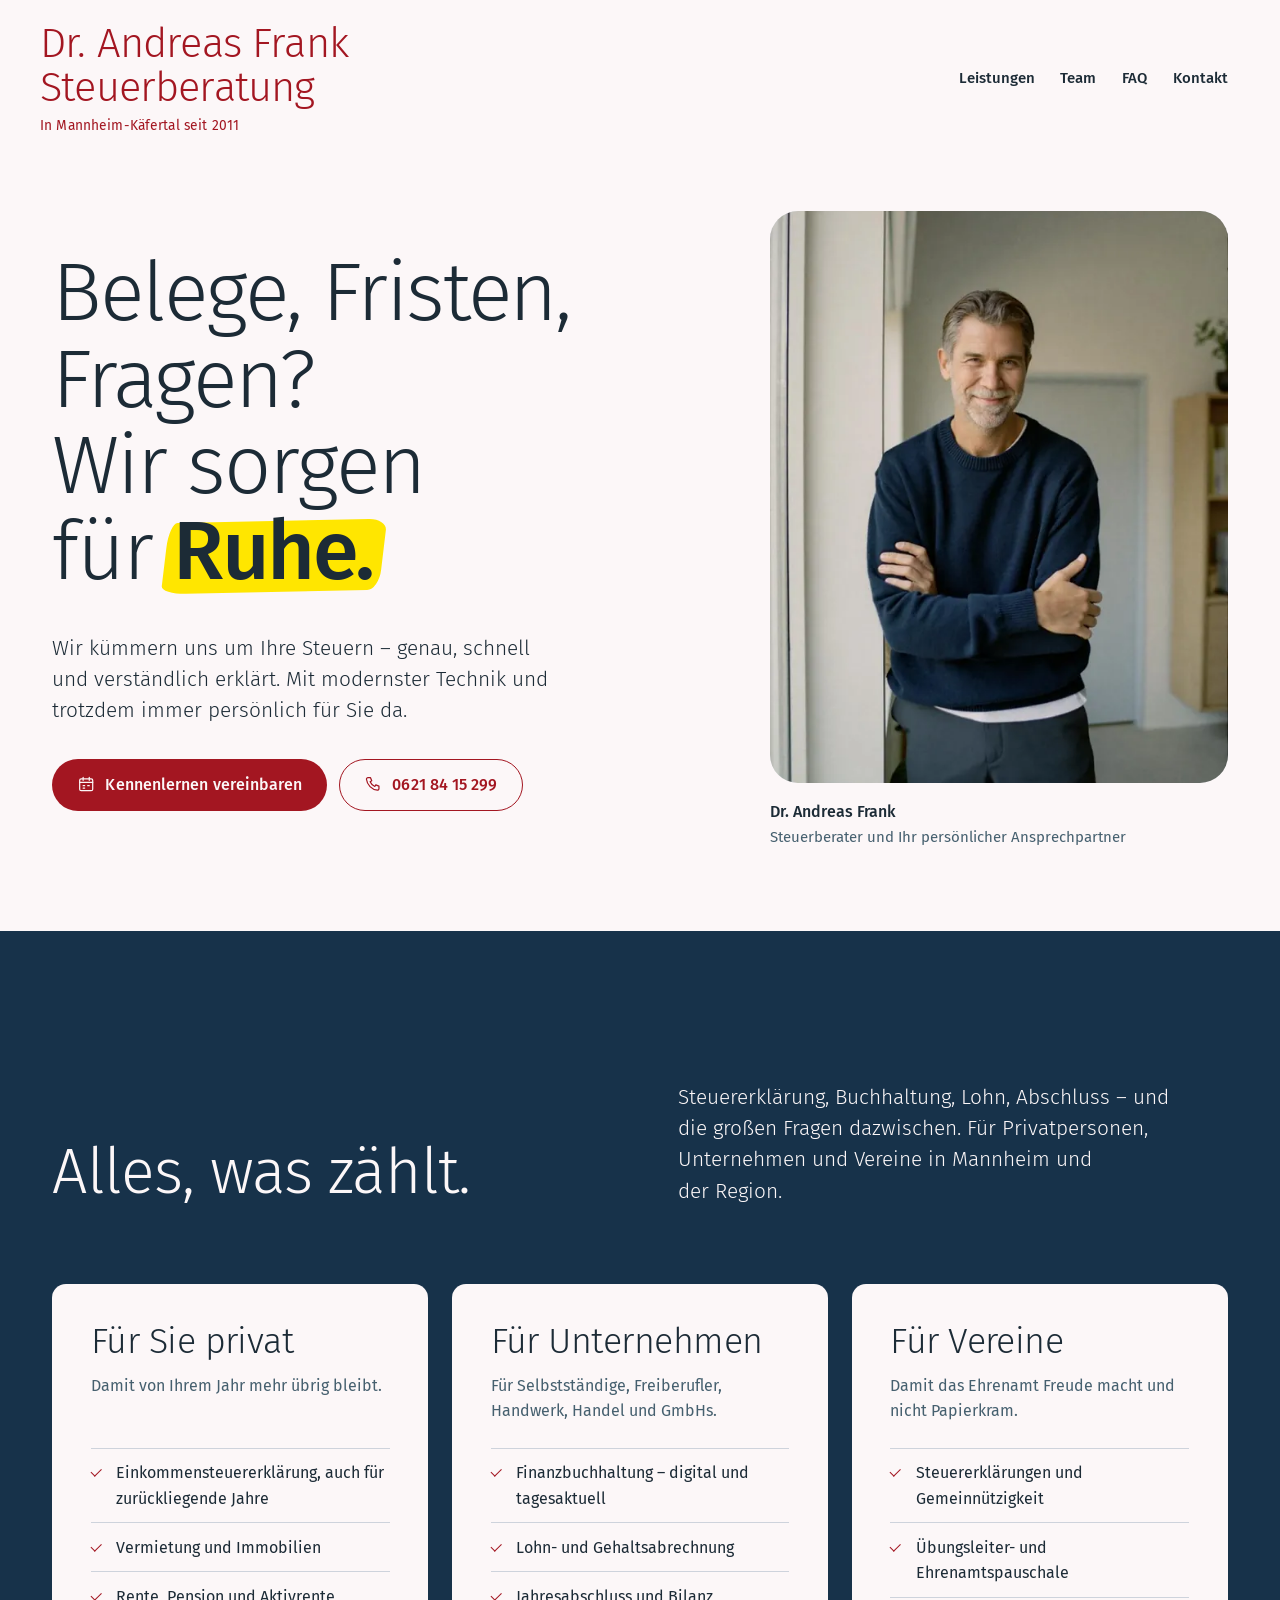
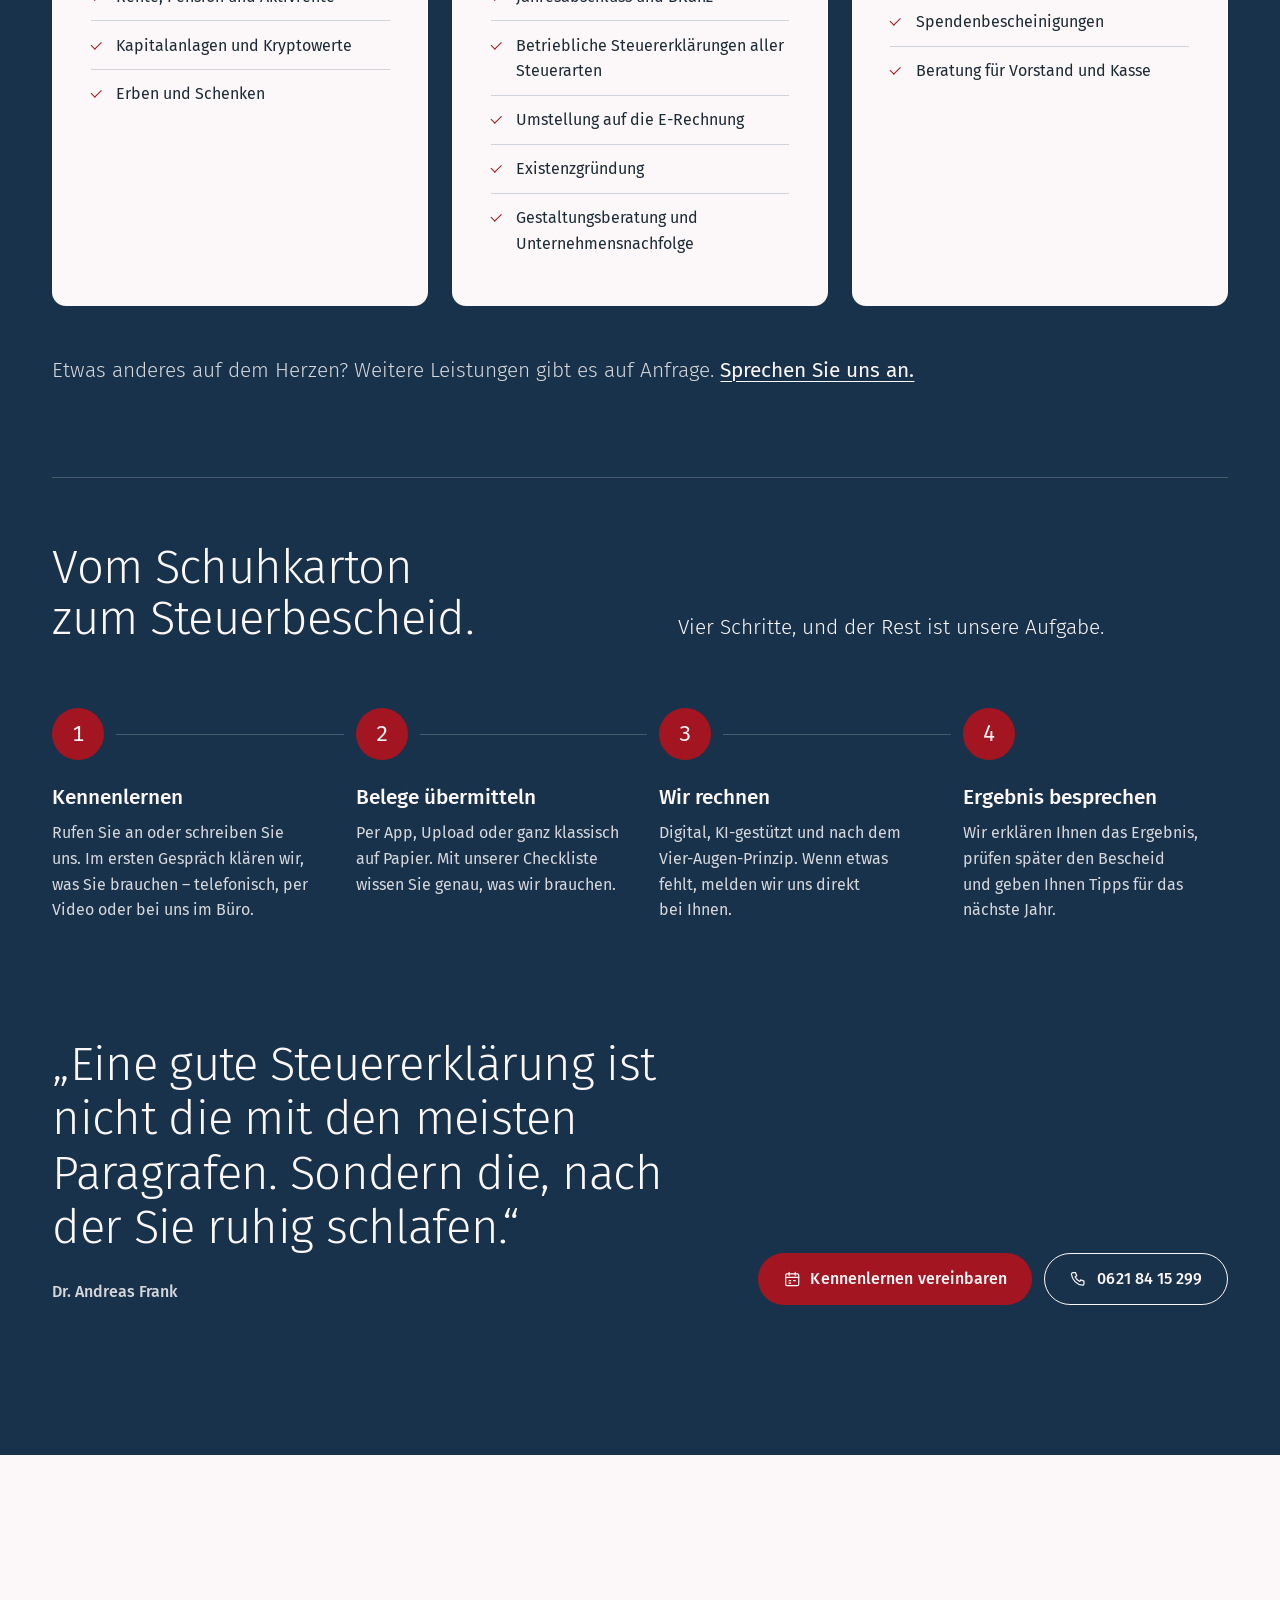
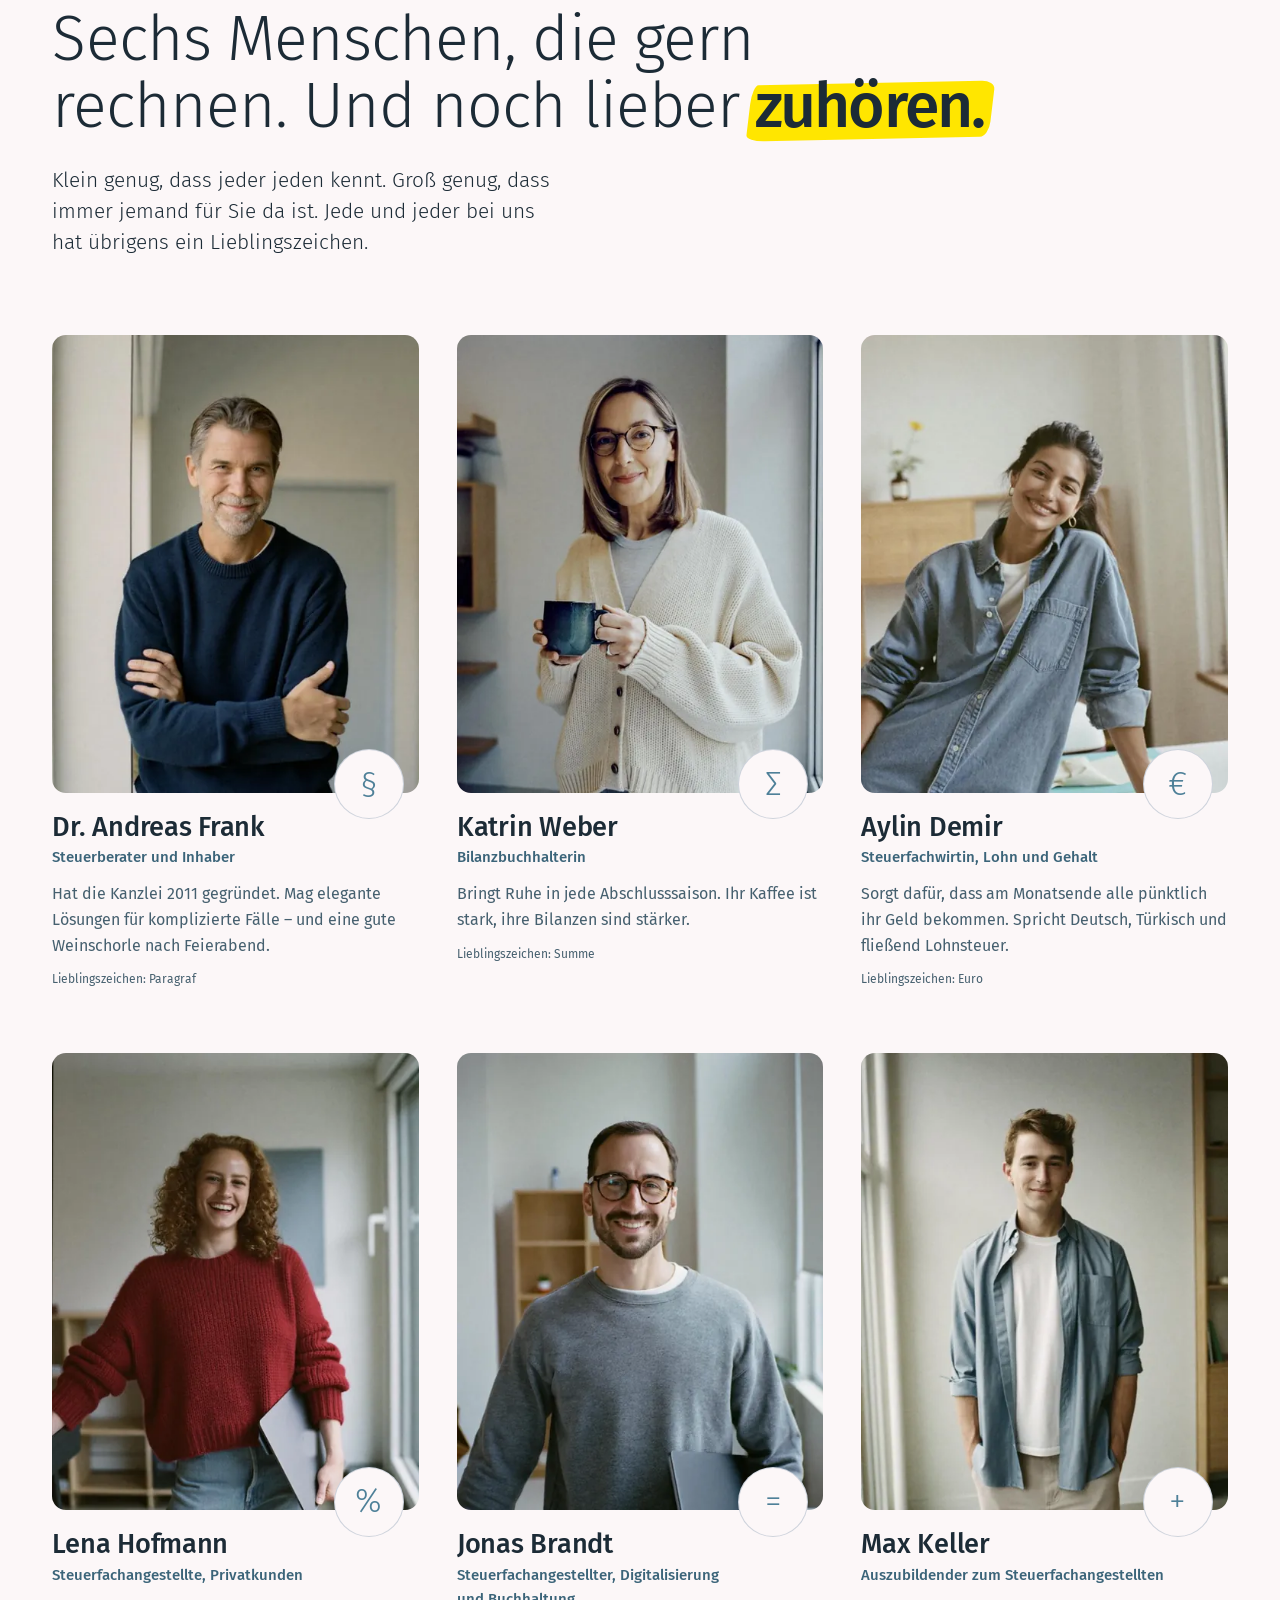
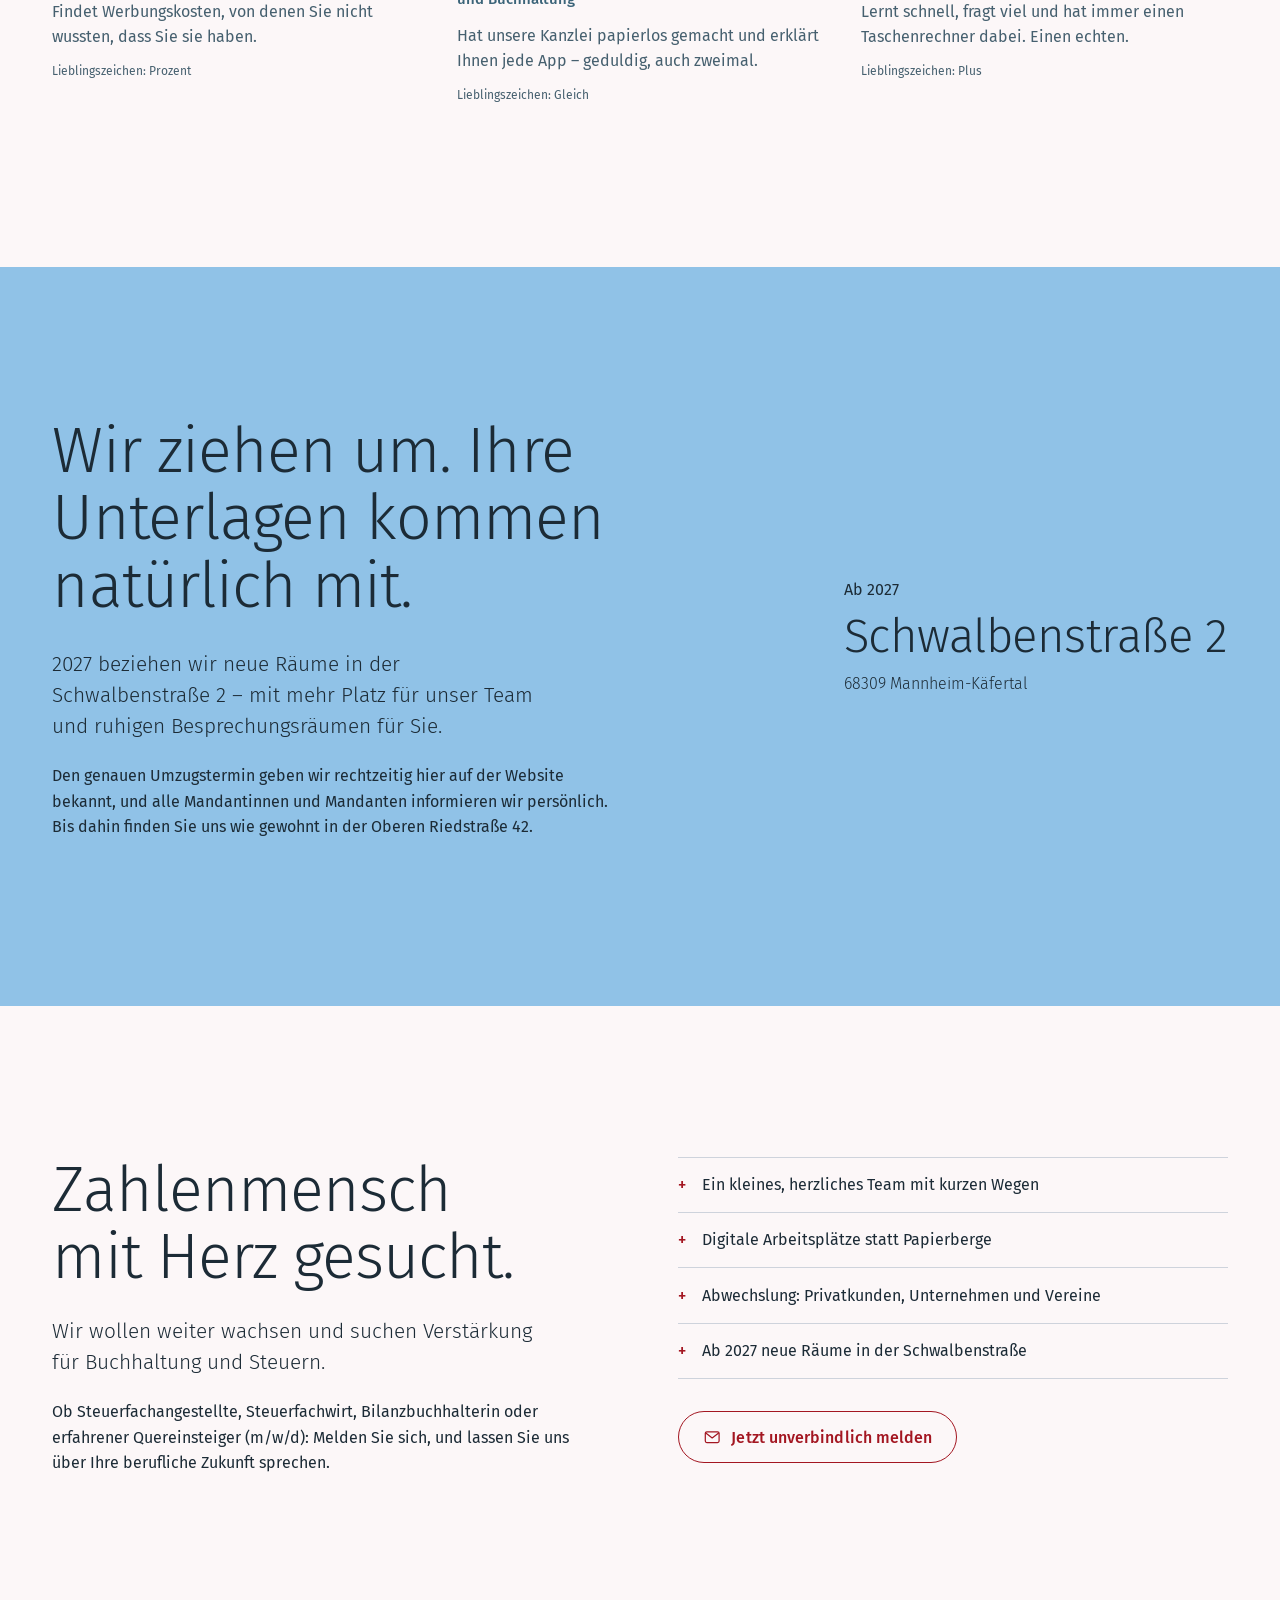
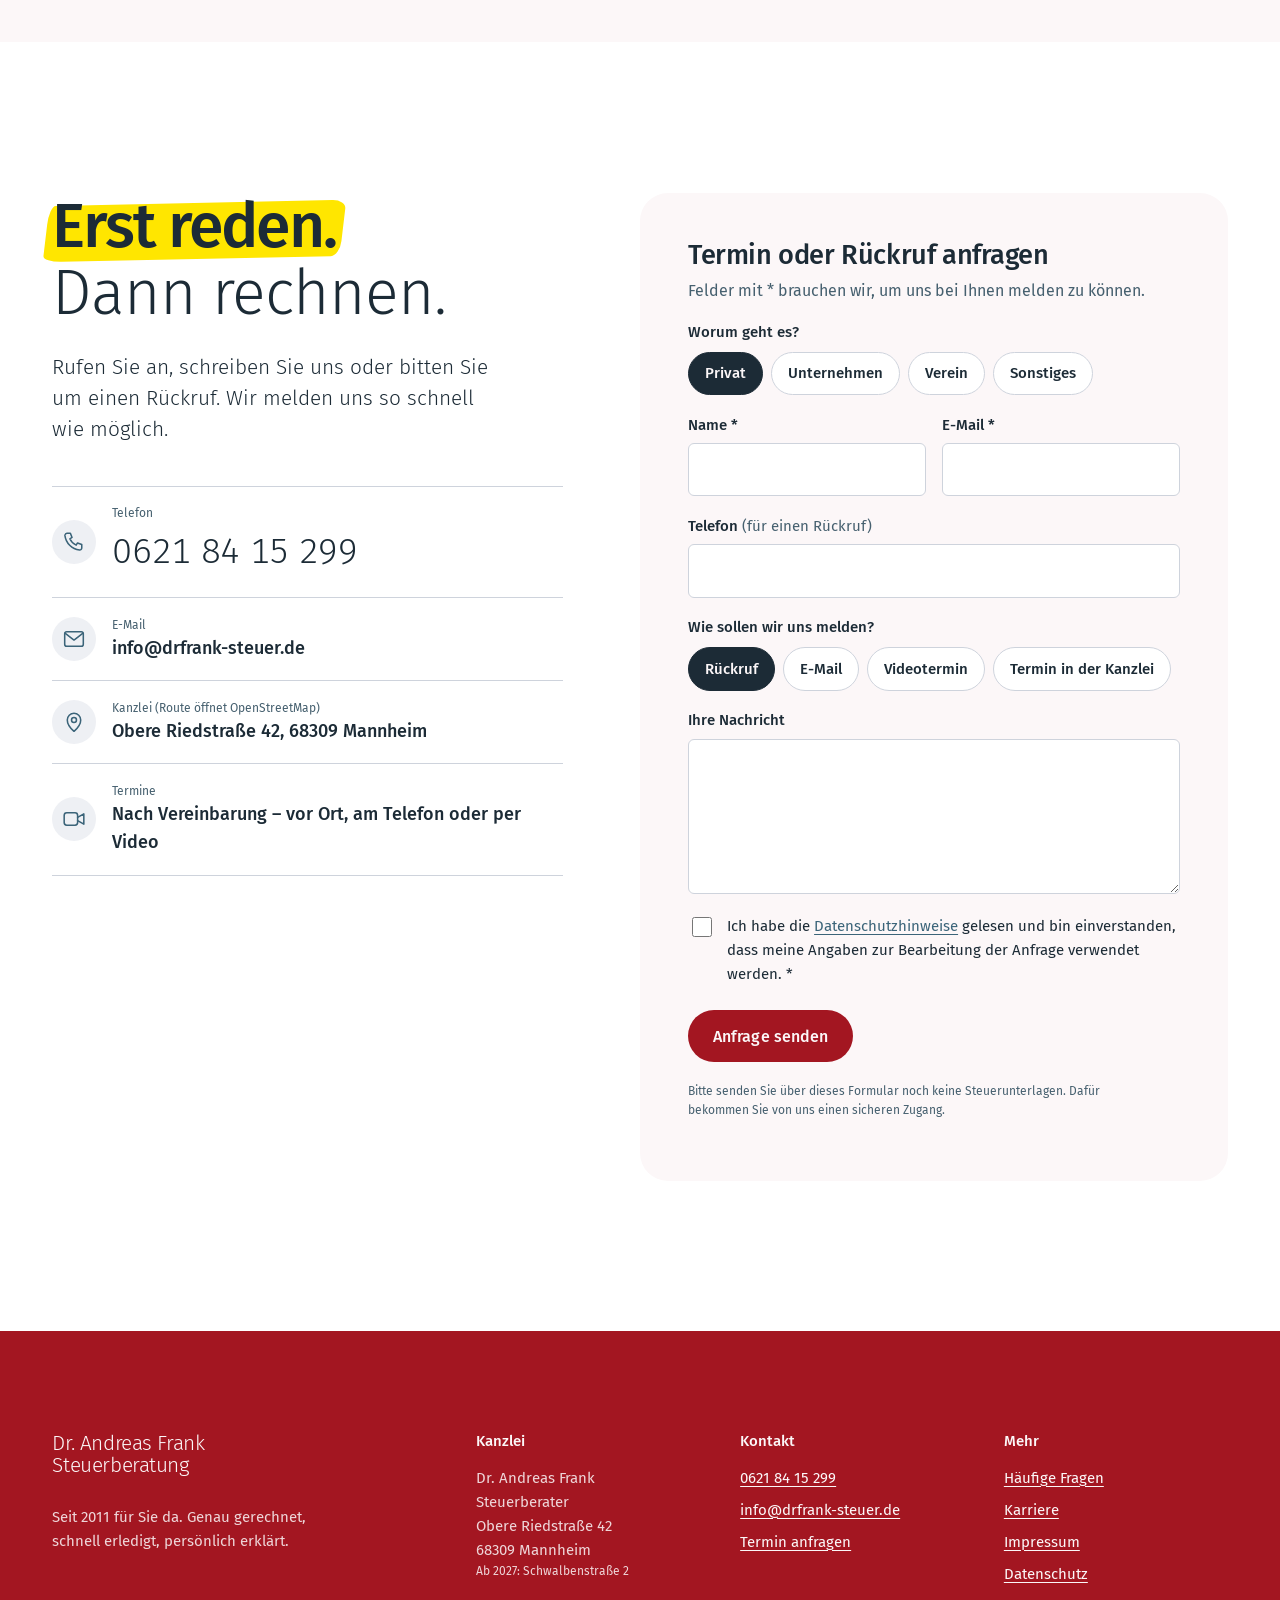
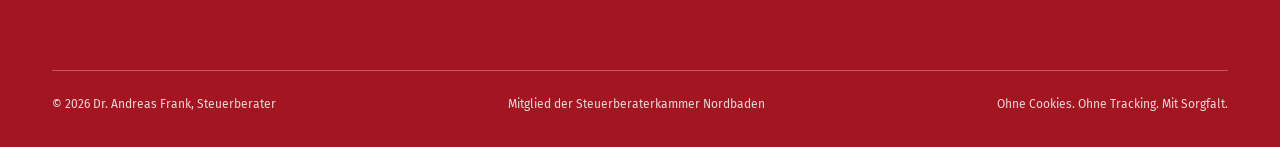
==== commit 3ca9e684: "Favicon „DAF“ auf Ruby, Leistungsbereich ohne Arbeitsweise und Beratungsbild Favicon: - „DAF“ in Sno" ====
--- a/index.html
+++ b/index.html
@@ -10,11 +10,11 @@
 <meta name="format-detection" content="telephone=no">
 <link rel="preload" href="assets/fonts/FiraSans-Light.woff" as="font" type="font/woff" crossorigin>
 <link rel="preload" href="assets/fonts/FiraSans-Regular.woff" as="font" type="font/woff" crossorigin>
-<link rel="stylesheet" href="assets/css/style.css?v=20732602">
+<link rel="stylesheet" href="assets/css/style.css?v=69b1850d">
 <script src="assets/js/early.js?v=de8ec58e"></script>
-<link rel="icon" href="favicon.svg" type="image/svg+xml">
-<link rel="icon" href="favicon.ico" sizes="32x32">
-<link rel="apple-touch-icon" href="apple-touch-icon.png">
+<link rel="icon" href="favicon.svg?v=fcde660d" type="image/svg+xml">
+<link rel="icon" href="favicon.ico?v=fcde660d" sizes="32x32">
+<link rel="apple-touch-icon" href="apple-touch-icon.png?v=fcde660d">
 <link rel="manifest" href="site.webmanifest">
 <meta property="og:type" content="website">
 <meta property="og:locale" content="de_DE">
@@ -53,11 +53,6 @@
   <symbol id="i-calendar" viewBox="0 0 24 24"><rect x="3.5" y="5" width="17" height="15.5" rx="2"/><path d="M3.5 9.5h17M8 3v4M16 3v4M8 14h2M14 14h2M8 17h2"/></symbol>
   <symbol id="i-menu" viewBox="0 0 24 24"><path d="M4 7h16M4 12h16M4 17h10"/></symbol>
   <symbol id="i-close" viewBox="0 0 24 24"><path d="M6 6l12 12M18 6 6 18"/></symbol>
-  <symbol id="i-lupe" viewBox="0 0 24 24"><circle cx="10.5" cy="10.5" r="6.5"/><path d="m15.4 15.4 5.1 5.1"/><path d="m7.7 10.6 1.9 1.9 3.6-3.7"/></symbol>
-  <symbol id="i-clock" viewBox="0 0 24 24"><circle cx="12" cy="13.5" r="7.5"/><path d="M12 13.5V9.6M9.5 2.5h5M12 2.5V6M18.4 6.6l1.6-1.6"/></symbol>
-  <symbol id="i-spark" viewBox="0 0 24 24"><path d="M11 3.5l1.9 5.4 5.4 1.9-5.4 1.9L11 18.1l-1.9-5.4-5.4-1.9 5.4-1.9z"/><path d="M18.5 14.5l.8 2 2 .8-2 .8-.8 2-.8-2-2-.8 2-.8z"/></symbol>
-  <symbol id="i-talk" viewBox="0 0 24 24"><path d="M3.5 4.5h10a2 2 0 0 1 2 2v5.5a2 2 0 0 1-2 2H8.5L5 16.8V14H3.5a2 2 0 0 1-2-2V6.5a2 2 0 0 1 2-2z"/><path d="M18.5 8.5h2a2 2 0 0 1 2 2V16a2 2 0 0 1-2 2H19v2.8L15.5 18H11a2 2 0 0 1-2-1.6"/></symbol>
-  <symbol id="i-shield" viewBox="0 0 24 24"><path d="M12 2.8l7.5 3V11c0 4.7-3.2 8.6-7.5 9.9-4.3-1.3-7.5-5.2-7.5-9.9V5.8z"/><path d="m8.7 11.8 2.3 2.3 4.4-4.5"/></symbol>
 </svg>
 
 <a class="skip-link" href="#inhalt">Zum Inhalt springen</a>
@@ -105,7 +100,7 @@
     </div>
   </section>
 
-  <!-- ===== Leistungen: alles an einer Stelle – was wir tun, wie es abläuft, wie wir arbeiten, was unterm Strich steht ===== -->
+  <!-- ===== Leistungen: alles an einer Stelle – was wir tun, wie es abläuft, und das Zitat von Dr. Frank ===== -->
   <section class="section offer" id="leistungen" aria-labelledby="leistungen-title">
     <div class="wrap">
       <div class="offer__head">
@@ -165,49 +160,7 @@
         </ol>
       </div>
 
-      <!-- Arbeitsweise: KI + Mensch -->
-      <div class="offer__block offer__how" id="arbeitsweise">
-        <div class="offer__intro">
-          <h3>Die KI sortiert. Wir denken mit.</h3>
-          <p class="lead">Wir arbeiten mit modernster Kanzleisoftware und künstlicher Intelligenz. Das macht uns schnell und genau. Beraten, entscheiden und Verantwortung übernehmen – das tun bei uns immer Menschen.</p>
-        </div>
-        <ul class="pillars">
-          <li class="pillar">
-            <svg class="icon" aria-hidden="true"><use href="#i-lupe"/></svg>
-            <h4>Genau</h4>
-            <p><strong>Auf den Cent.</strong> Automatische Plausibilitätsprüfungen finden Unstimmigkeiten, bevor das Finanzamt sie findet. Und am Ende schaut immer ein zweites Paar Augen drauf.</p>
-          </li>
-          <li class="pillar">
-            <svg class="icon" aria-hidden="true"><use href="#i-clock"/></svg>
-            <h4>Schnell</h4>
-            <p><strong>Kurze Wege, schnelle Antworten.</strong> Belege per App, automatische Buchungsvorschläge, digitale Bescheidprüfung: Was früher Wochen gedauert hat, ist heute oft in wenigen Tagen erledigt.</p>
-          </li>
-          <li class="pillar">
-            <svg class="icon" aria-hidden="true"><use href="#i-spark"/></svg>
-            <h4>Intelligent</h4>
-            <p><strong>Technik, die mitdenkt.</strong> KI liest Belege, ordnet Buchungen zu und weist auf Fristen und Sparpotenziale hin. So bleibt uns mehr Zeit für das, was Software nicht kann: Sie beraten.</p>
-          </li>
-          <li class="pillar">
-            <svg class="icon" aria-hidden="true"><use href="#i-talk"/></svg>
-            <h4>Persönlich</h4>
-            <p><strong>Ein Mensch, der Ihren Namen kennt.</strong> Sie haben eine feste Ansprechperson – am Telefon, per Video oder bei uns in Käfertal. Ohne Hotline, ohne Warteschleife.</p>
-          </li>
-        </ul>
-        <div class="trust">
-          <svg class="icon" aria-hidden="true"><use href="#i-shield"/></svg>
-          <p><strong>Ihre Daten bleiben vertraulich.</strong> Wir setzen KI nur in geprüften, DSGVO-konformen Systemen ein – mit Auftragsverarbeitungsvertrag und berufsrechtlicher Verschwiegenheitsverpflichtung nach §&nbsp;62a StBerG. Mandantendaten landen bei uns niemals in öffentlichen Chatbots.</p>
-        </div>
-      </div>
-
-      <!-- Persönlich, darunter das Zitat als Summe unterm Strich -->
-      <div class="offer__block offer__personal">
-        <img src="assets/img/beratung-960.webp" srcset="assets/img/beratung-960.webp 960w, assets/img/beratung.webp 1600w" sizes="(max-width: 960px) 100vw, 52vw" width="1600" height="1062" alt="Dr. Andreas Frank im Gespräch mit einem Paar an einem Holztisch, auf dem Unterlagen, ein Laptop und Kaffeetassen stehen" loading="lazy">
-        <div>
-          <h3>Technik spart Zeit. Die nehmen wir uns für Sie.</h3>
-          <p class="lead">Steuern sind persönlich. Deshalb hören wir erst zu und rechnen dann.</p>
-          <p>Hochzeit, Hauskauf, Gründung, Ruhestand oder Erbschaft: Wir schauen nicht nur auf das vergangene Jahr, sondern auf das, was vor Ihnen liegt. Und wir erklären es so, dass Sie es auch ohne Steuerstudium verstehen.</p>
-        </div>
-      </div>
+      <!-- Zitat von Dr. Frank -->
       <div class="offer__total">
         <blockquote class="quote">
           <p>„Eine gute Steuererklärung ist nicht die mit den meisten Paragrafen. Sondern die, nach der Sie ruhig schlafen.“</p>
--- a/assets/css/style.css
+++ b/assets/css/style.css
@@ -213,9 +213,8 @@
 .section-head p { margin: 0; }
 
 /* ---------- Leistungen: ein dunkelblauer Bereich mit allem, was zählt ----------
-   Reihenfolge: was wir tun (drei Karten) · Ablauf (vier Schritte) · Arbeitsweise (KI + Mensch) ·
-   Persönlich · Zitat als Summe unterm Strich (doppelter Strich in Ruby = Endsumme).
-   Farben: Dunkelblau als Fläche, Ruby für Haken, Schrittnummern, Summenstrich und Call to Action.
+   Reihenfolge: was wir tun (drei Karten) · Ablauf (vier Schritte) · Zitat von Dr. Frank.
+   Farben: Dunkelblau als Fläche, Ruby für Haken, Schrittnummern und Call to Action.
    Ruby auf Dunkelblau nur als Fläche oder dicke Linie, nie als Schrift (zu wenig Kontrast). */
 .offer {
   --on: rgba(252, 247, 248, .84);     /* Fließtext auf Dunkelblau (9 : 1) */
@@ -232,7 +231,7 @@
 .offer__head { margin-bottom: clamp(3rem, 6vw, 5rem); }
 .offer__sub { margin-bottom: clamp(2.5rem, 5vw, 4rem); }
 .offer__head p, .offer__sub p { margin: 0; }
-.offer__sub h3, .offer__how h3, .offer__personal h3 { font-size: var(--fs-h3); }
+.offer__sub h3 { font-size: var(--fs-h3); }
 .offer .lead { color: var(--snow); }
 .offer__block { margin-top: clamp(3.5rem, 7vw, 6rem); padding-top: clamp(2.5rem, 5vw, 4.5rem); border-top: 1px solid var(--rule); }
 
@@ -258,31 +257,8 @@
 .step h4 { font-size: var(--fs-h6); font-weight: 500; letter-spacing: 0; line-height: 1.3; margin-bottom: .6rem; }
 .step p { color: var(--on); margin: 0; }
 
-/* Arbeitsweise: links Haltung und Datenschutz, rechts vier Eigenschaften (mobil: Datenschutz zuletzt) */
-.offer__how { display: grid; grid-template-columns: minmax(0, 5fr) minmax(0, 7fr); grid-template-rows: auto 1fr; grid-template-areas: "intro pillars" "trust pillars"; gap: 2.5rem clamp(2.5rem, 6vw, 6rem); align-items: start; }
-.offer__intro { grid-area: intro; }
-.pillars { grid-area: pillars; }
-.trust { grid-area: trust; align-self: end; }
-.offer__how h3 { margin-bottom: 1.75rem; }
-.pillars { display: grid; grid-template-columns: repeat(2, minmax(0, 1fr)); gap: 2.5rem clamp(1.5rem, 3vw, 2.5rem); }
-.pillar { display: grid; grid-template-columns: auto minmax(0, 1fr); gap: .5rem 1rem; align-content: start; padding-top: 1.5rem; border-top: 1px solid var(--rule); }
-.pillar .icon { grid-row: span 2; width: 2.25rem; height: 2.25rem; stroke-width: 1.3; }
-.pillar h4 { font-size: var(--fs-h6); font-weight: 500; letter-spacing: 0; line-height: 1.3; }
-.pillar p { margin: 0; color: var(--on); }
-.pillar strong, .trust strong { font-weight: 500; color: var(--snow); }
-.trust { display: grid; grid-template-columns: auto minmax(0, 1fr); gap: 1rem; align-items: start; padding: clamp(1.25rem, 2.5vw, 1.75rem); border-radius: var(--radius-m); background: rgba(252, 247, 248, .07); }
-.trust .icon { width: 2.25rem; height: 2.25rem; stroke-width: 1.3; }
-.trust p { margin: 0; color: var(--on); max-width: none; }
-
-/* Persönlich */
-.offer__personal { display: grid; grid-template-columns: minmax(0, 1.15fr) minmax(0, 1fr); gap: 2.5rem clamp(2.5rem, 6vw, 6rem); align-items: center; }
-.offer__personal img { width: 100%; aspect-ratio: 4 / 3.2; object-fit: cover; object-position: 60% 30%; border-radius: var(--radius-l); }
-.offer__personal h3 { margin-bottom: 1.75rem; }
-.offer__personal .lead { margin-bottom: 1.25rem; }
-.offer__personal p:not(.lead) { color: var(--on); margin: 0; }
-
-/* Zitat: die Summe unterm Strich – doppelter Strich in Ruby über die ganze Breite */
-.offer__total { display: grid; grid-template-columns: minmax(0, 1fr) auto; gap: 2.5rem clamp(2.5rem, 6vw, 6rem); align-items: end; margin-top: clamp(3.5rem, 7vw, 6rem); padding-top: clamp(2.5rem, 5vw, 4rem); border-top: 10px double var(--ruby); }
+/* Zitat von Dr. Frank zum Abschluss, daneben Termin und Telefon */
+.offer__total { display: grid; grid-template-columns: minmax(0, 1fr) auto; gap: 2.5rem clamp(2.5rem, 6vw, 6rem); align-items: end; margin-top: clamp(4.5rem, 9vw, 7.5rem); }
 .quote { margin: 0; }
 .quote p { font-size: var(--fs-h3); font-weight: 300; line-height: 1.15; letter-spacing: -0.015em; max-width: 24ch; margin-bottom: 1.5rem; color: var(--snow); }
 .quote footer { font-size: 1rem; font-weight: 500; color: var(--on); }
@@ -470,11 +446,10 @@
   .step:nth-child(2n)::before { display: none; }  /* Linie nur innerhalb einer Zeile */
   .offer__total { grid-template-columns: 1fr; }
   .offer__total .btn-row { justify-content: flex-start; }
-  .offer__how { grid-template-columns: 1fr; grid-template-rows: none; grid-template-areas: "intro" "pillars" "trust"; }
 }
 @media (max-width: 960px) {
   .move__address { justify-self: start; }
-  .hero__grid, .move__grid, .career, .contact__grid, .offer__head, .offer__sub, .offer__personal, .offer__total { grid-template-columns: 1fr; }
+  .hero__grid, .move__grid, .career, .contact__grid, .offer__head, .offer__sub, .offer__total { grid-template-columns: 1fr; }
   .offer__total .btn-row { justify-content: flex-start; }
   /* Mobil: erst das Bild, dann die Headline – zusammen genau ein Bildschirm hoch.
      Das Bild nimmt sich die Höhe, die neben Kopfzeile, Headline und Aktionsleiste übrig bleibt. */
@@ -499,7 +474,6 @@
   .cta-band { grid-template-columns: 1fr; }
 }
 @media (max-width: 680px) {
-  .pillars { grid-template-columns: 1fr; }
   .team { grid-template-columns: 1fr; }
   /* Ablauf mobil senkrecht: Nummer links, Linie läuft nach unten zum nächsten Schritt */
   .steps { grid-template-columns: 1fr; row-gap: 2.25rem; }
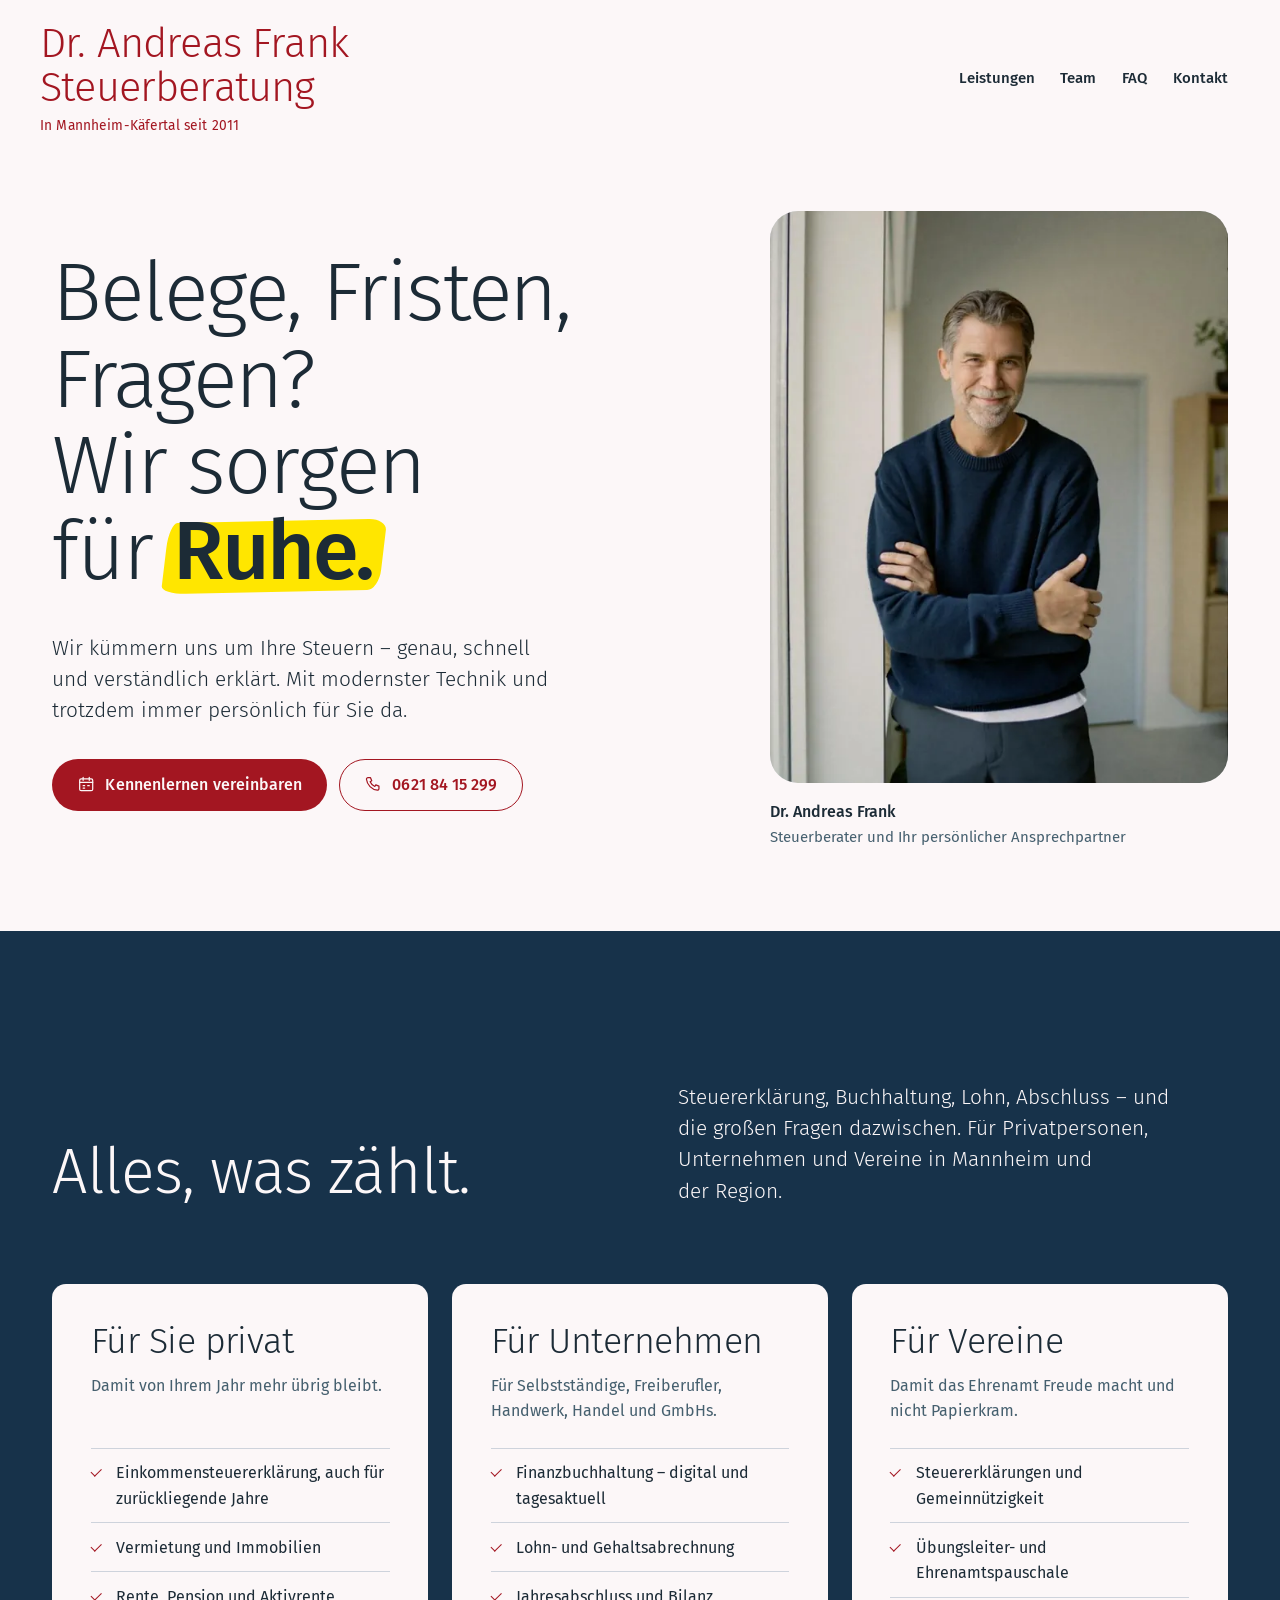
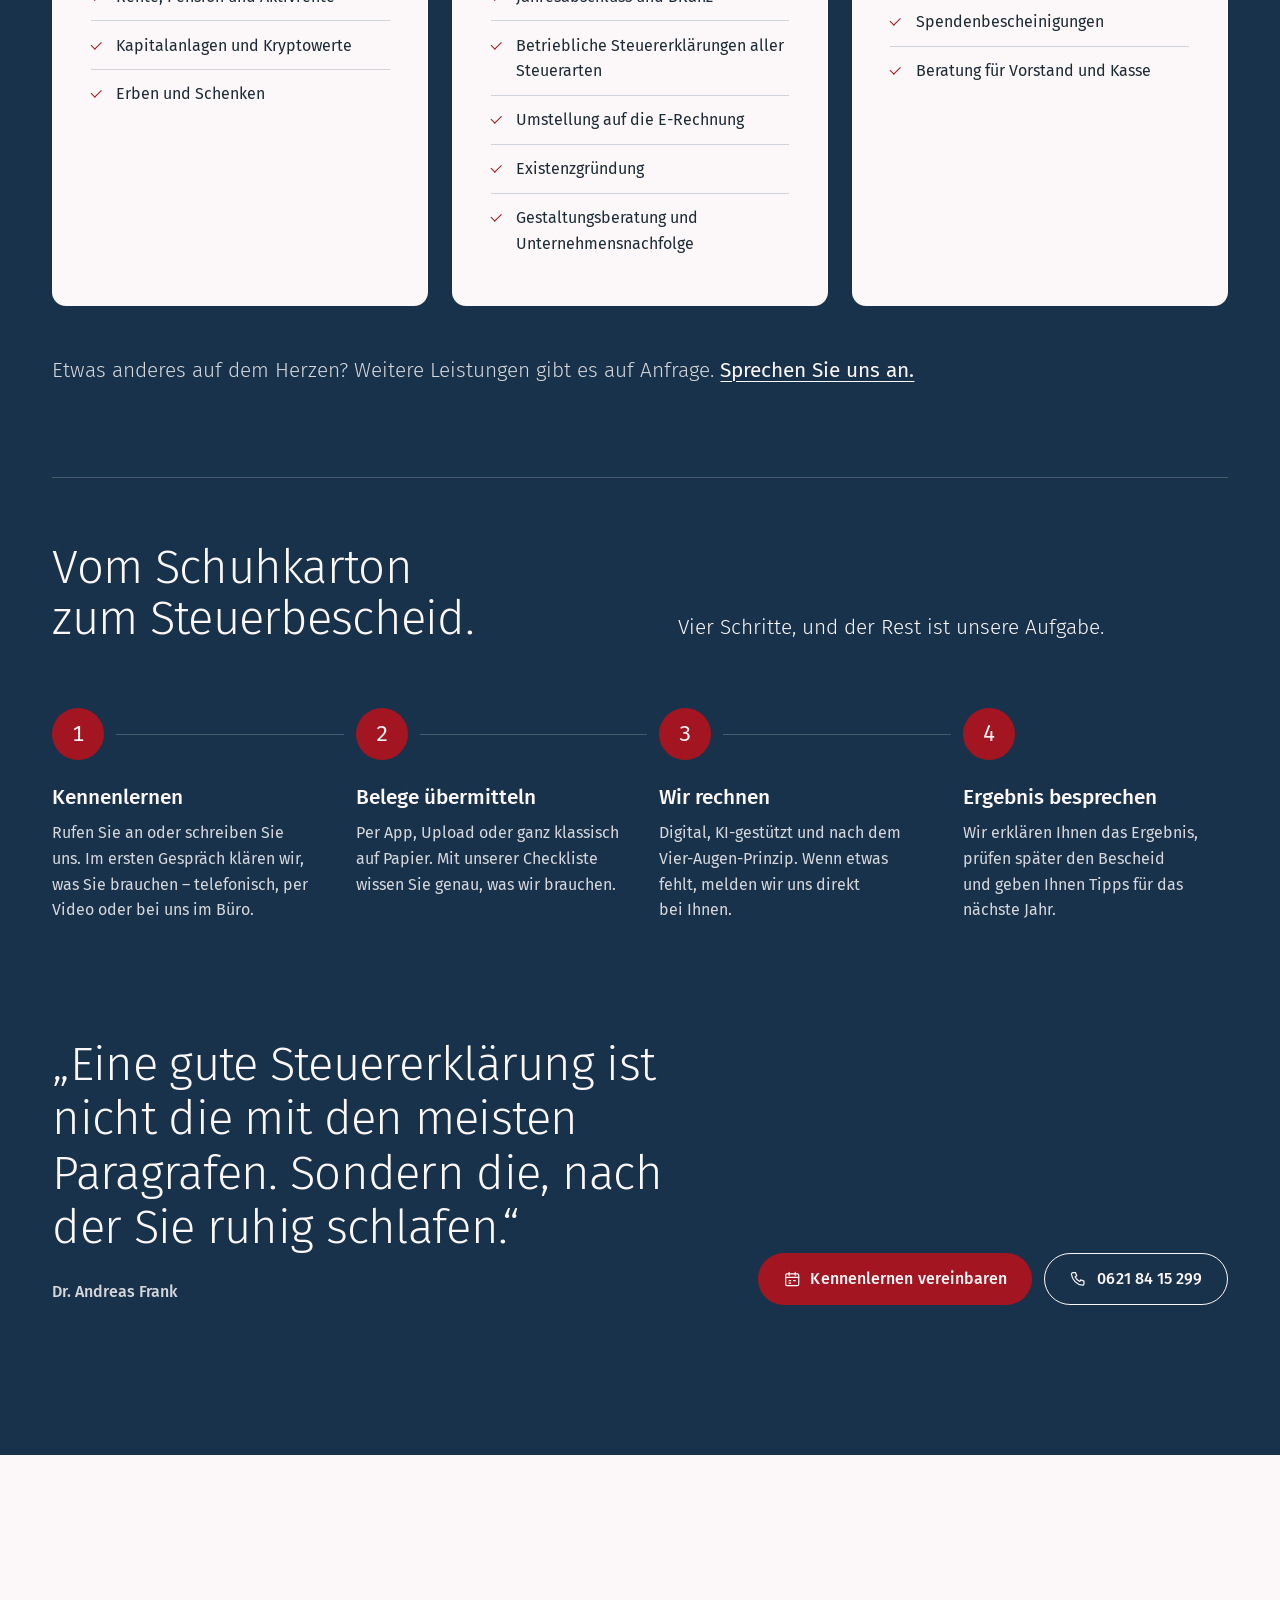
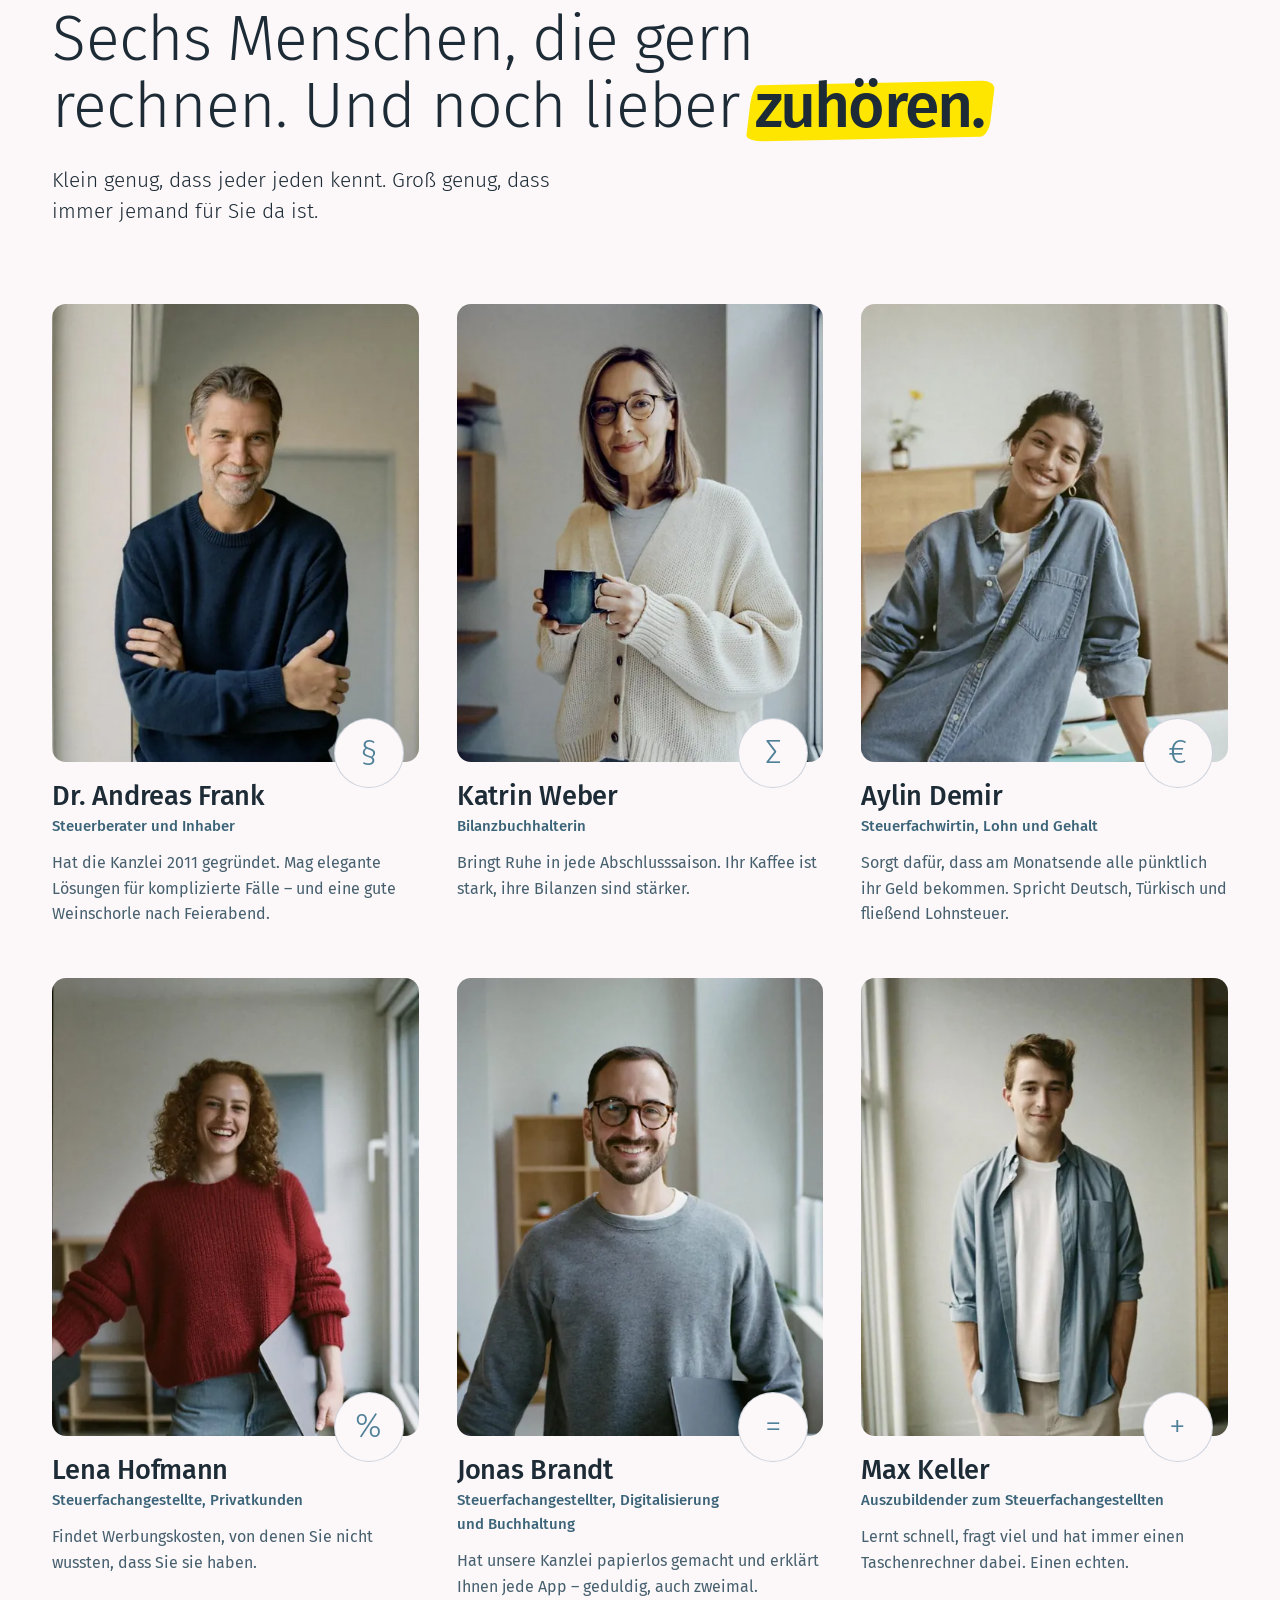
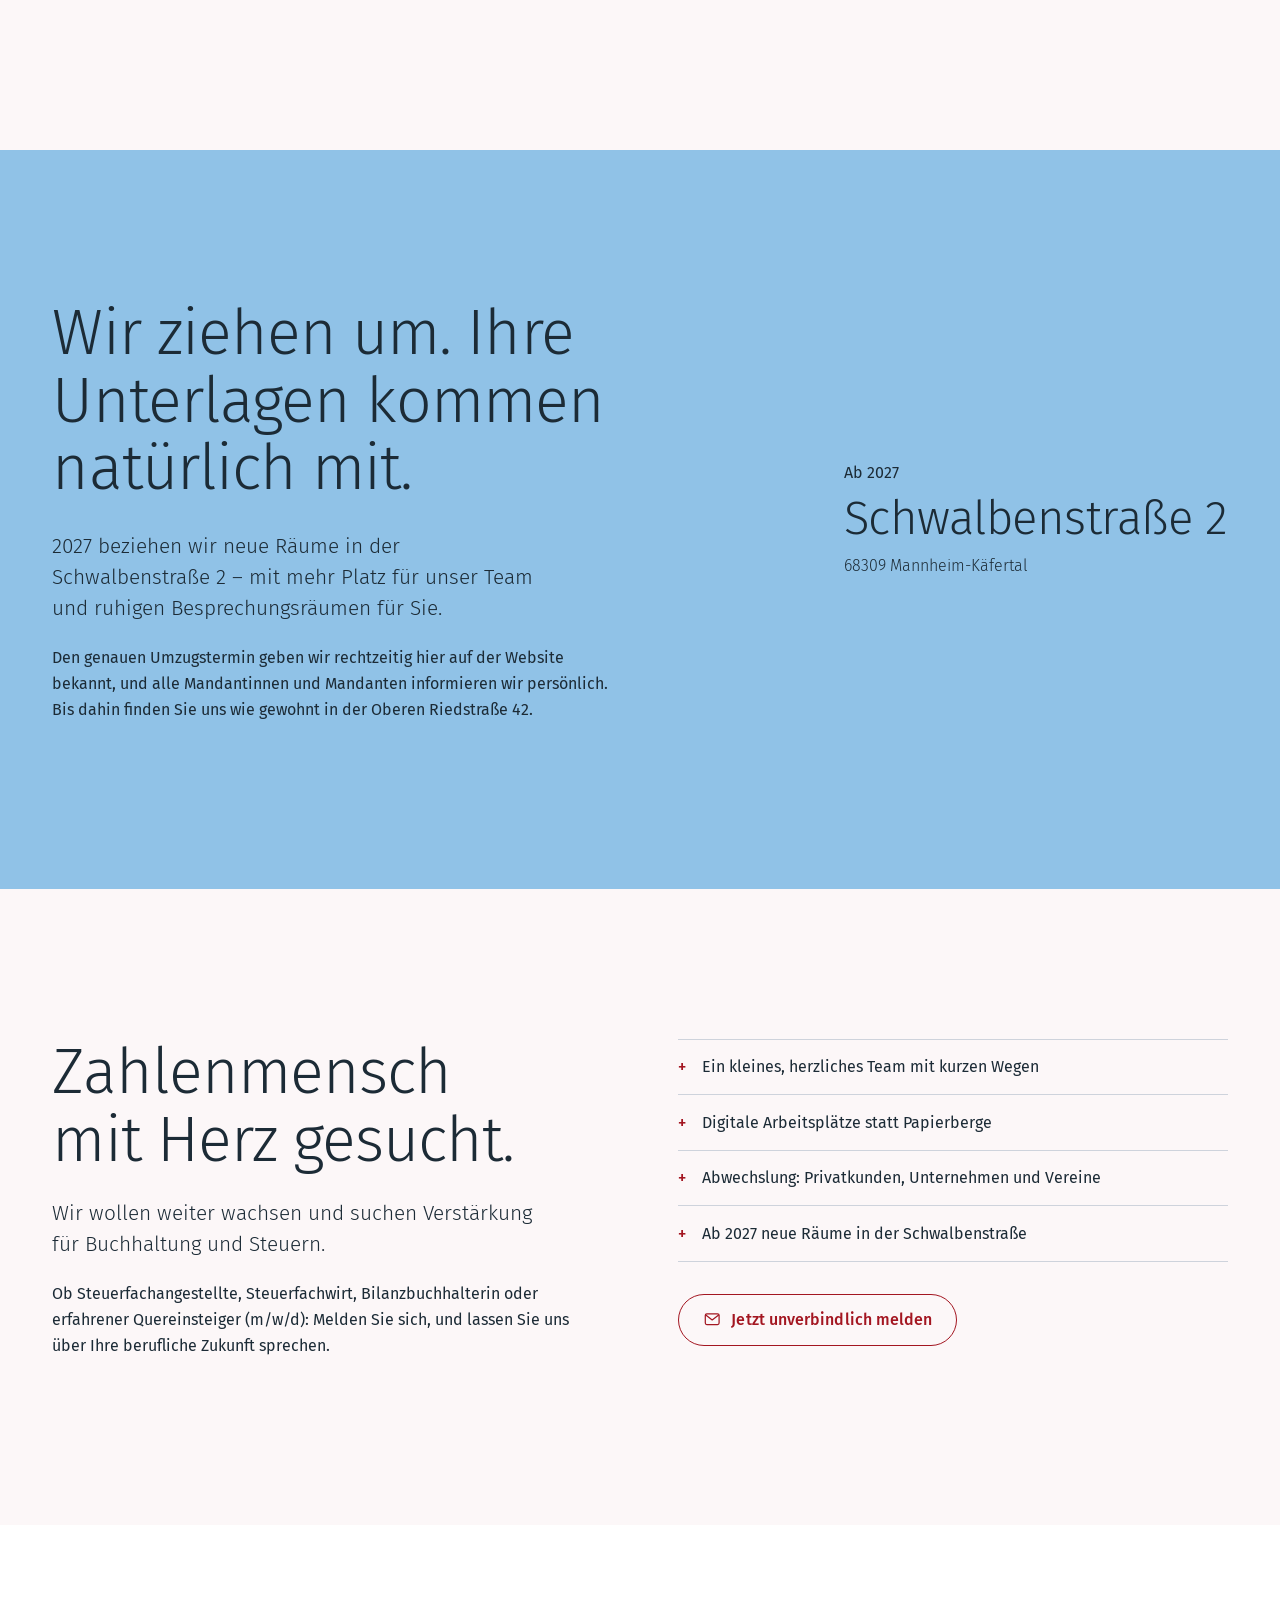
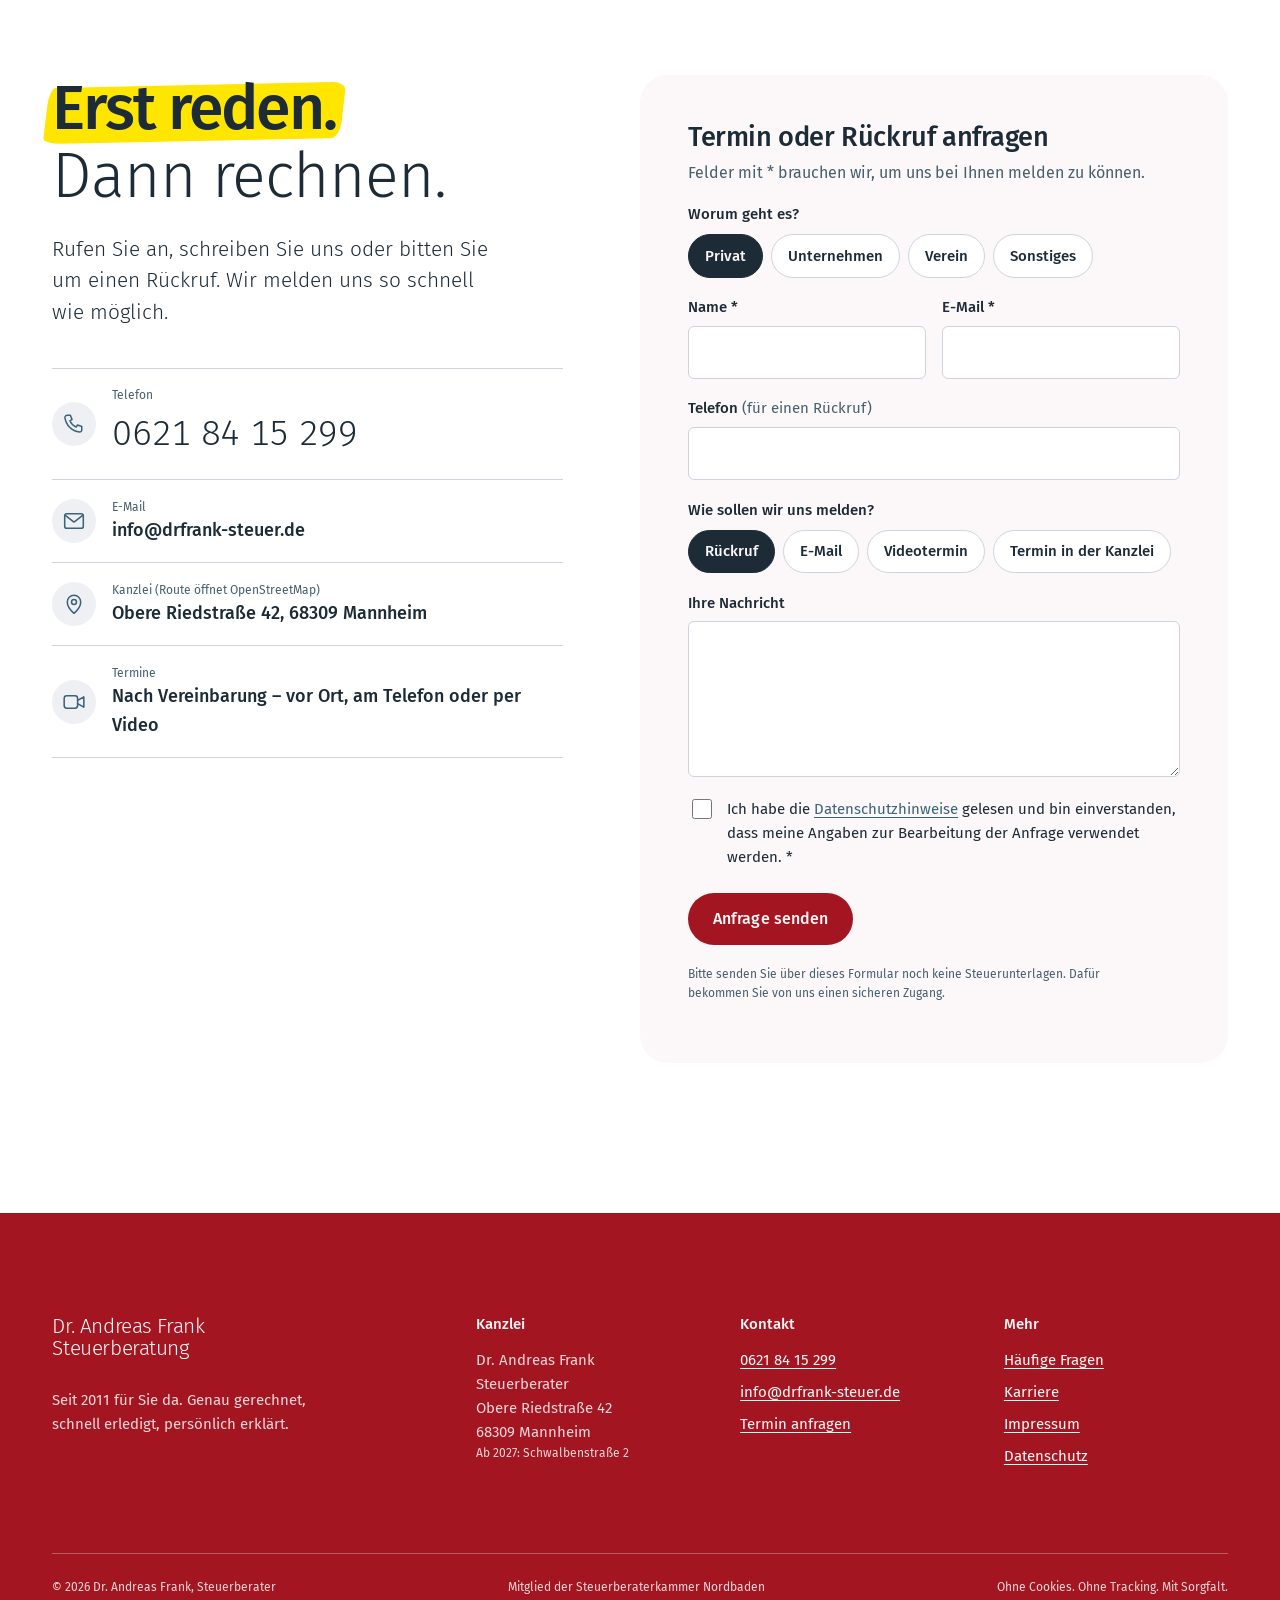
==== commit 66ca2911: "Team: Lieblingszeichen bei allen Personen entfernt Zeile „Lieblingszeichen: …“ unter allen sechs Tea" ====
--- a/index.html
+++ b/index.html
@@ -10,7 +10,7 @@
 <meta name="format-detection" content="telephone=no">
 <link rel="preload" href="assets/fonts/FiraSans-Light.woff" as="font" type="font/woff" crossorigin>
 <link rel="preload" href="assets/fonts/FiraSans-Regular.woff" as="font" type="font/woff" crossorigin>
-<link rel="stylesheet" href="assets/css/style.css?v=69b1850d">
+<link rel="stylesheet" href="assets/css/style.css?v=3d497ccf">
 <script src="assets/js/early.js?v=de8ec58e"></script>
 <link rel="icon" href="favicon.svg?v=fcde660d" type="image/svg+xml">
 <link rel="icon" href="favicon.ico?v=fcde660d" sizes="32x32">
@@ -179,7 +179,7 @@
     <div class="wrap">
       <div class="section-head">
         <h2 id="team-title">Sechs Menschen, die gern rechnen. Und noch lieber <span class="marker">zuhören.</span></h2>
-        <p class="lead">Klein genug, dass jeder jeden kennt. Groß genug, dass immer jemand für Sie da ist. Jede und jeder bei uns hat übrigens ein Lieblingszeichen.</p>
+        <p class="lead">Klein genug, dass jeder jeden kennt. Groß genug, dass immer jemand für Sie da ist.</p>
       </div>
       <div class="team">
         <article class="member">
@@ -190,7 +190,6 @@
           <h3>Dr. Andreas Frank</h3>
           <p class="member__role">Steuerberater und Inhaber</p>
           <p class="member__text">Hat die Kanzlei 2011 gegründet. Mag elegante Lösungen für komplizierte Fälle – und eine gute Weinschorle nach Feierabend.</p>
-          <p class="member__fav">Lieblingszeichen: Paragraf</p>
         </article>
         <article class="member">
           <div class="member__photo">
@@ -200,7 +199,6 @@
           <h3>Katrin Weber</h3>
           <p class="member__role">Bilanzbuchhalterin</p>
           <p class="member__text">Bringt Ruhe in jede Abschlusssaison. Ihr Kaffee ist stark, ihre Bilanzen sind stärker.</p>
-          <p class="member__fav">Lieblingszeichen: Summe</p>
         </article>
         <article class="member">
           <div class="member__photo">
@@ -210,7 +208,6 @@
           <h3>Aylin Demir</h3>
           <p class="member__role">Steuerfachwirtin, Lohn und Gehalt</p>
           <p class="member__text">Sorgt dafür, dass am Monatsende alle pünktlich ihr Geld bekommen. Spricht Deutsch, Türkisch und fließend Lohnsteuer.</p>
-          <p class="member__fav">Lieblingszeichen: Euro</p>
         </article>
         <article class="member">
           <div class="member__photo">
@@ -220,7 +217,6 @@
           <h3>Lena Hofmann</h3>
           <p class="member__role">Steuerfachangestellte, Privatkunden</p>
           <p class="member__text">Findet Werbungskosten, von denen Sie nicht wussten, dass Sie sie haben.</p>
-          <p class="member__fav">Lieblingszeichen: Prozent</p>
         </article>
         <article class="member">
           <div class="member__photo">
@@ -230,7 +226,6 @@
           <h3>Jonas Brandt</h3>
           <p class="member__role">Steuerfachangestellter, Digitalisierung und Buchhaltung</p>
           <p class="member__text">Hat unsere Kanzlei papierlos gemacht und erklärt Ihnen jede App – geduldig, auch zweimal.</p>
-          <p class="member__fav">Lieblingszeichen: Gleich</p>
         </article>
         <article class="member">
           <div class="member__photo">
@@ -240,7 +235,6 @@
           <h3>Max Keller</h3>
           <p class="member__role">Auszubildender zum Steuerfachangestellten</p>
           <p class="member__text">Lernt schnell, fragt viel und hat immer einen Taschenrechner dabei. Einen echten.</p>
-          <p class="member__fav">Lieblingszeichen: Plus</p>
         </article>
       </div>
     </div>
--- a/assets/css/style.css
+++ b/assets/css/style.css
@@ -279,7 +279,6 @@
 .member h3 { font-size: var(--fs-h5); font-weight: 500; letter-spacing: -0.01em; margin-bottom: .2rem; }
 .member__role { color: var(--air-deep); font-weight: 500; font-size: .9375rem; margin-bottom: .75rem; }
 .member__text { color: var(--ink-soft); margin: 0; }
-.member__fav { margin-top: .75rem; font-size: var(--fs-small); color: var(--ink-soft); }
 
 /* ---------- Umzug ---------- */
 .move { background: var(--sky); }
